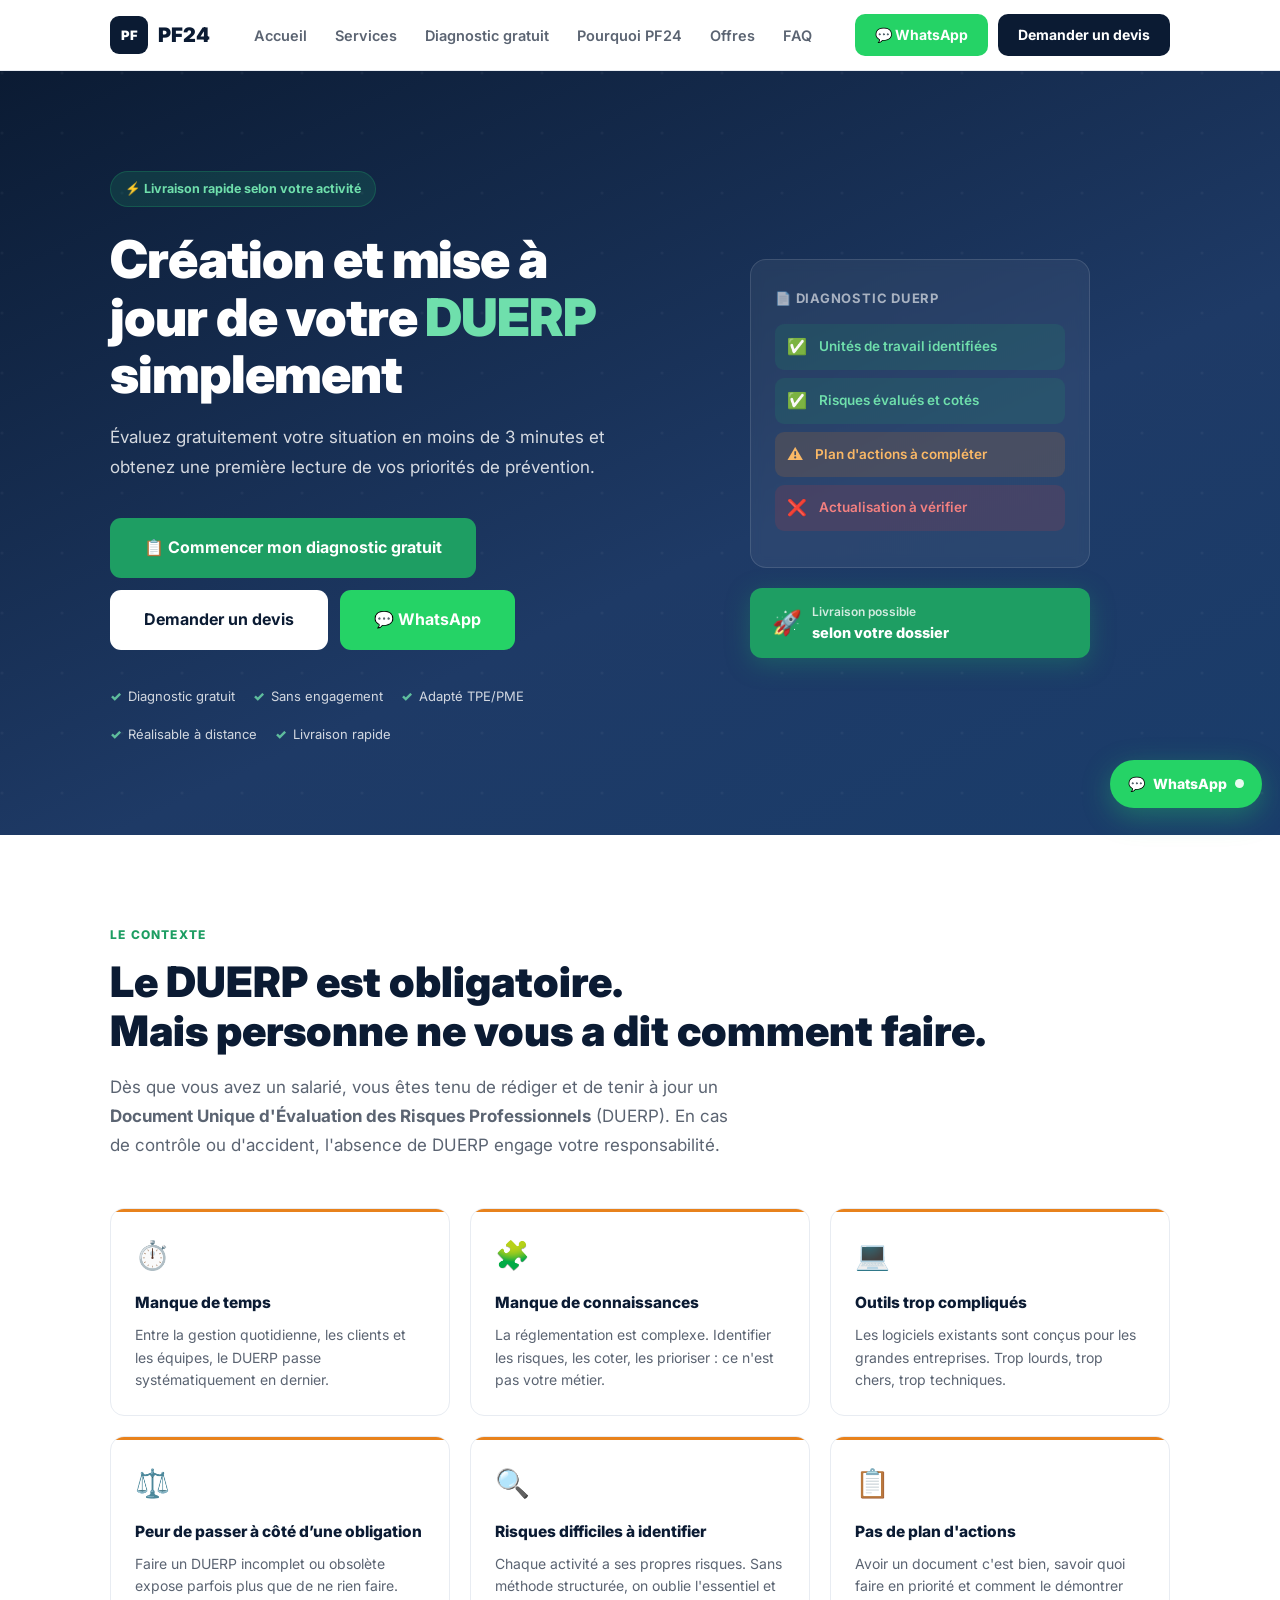
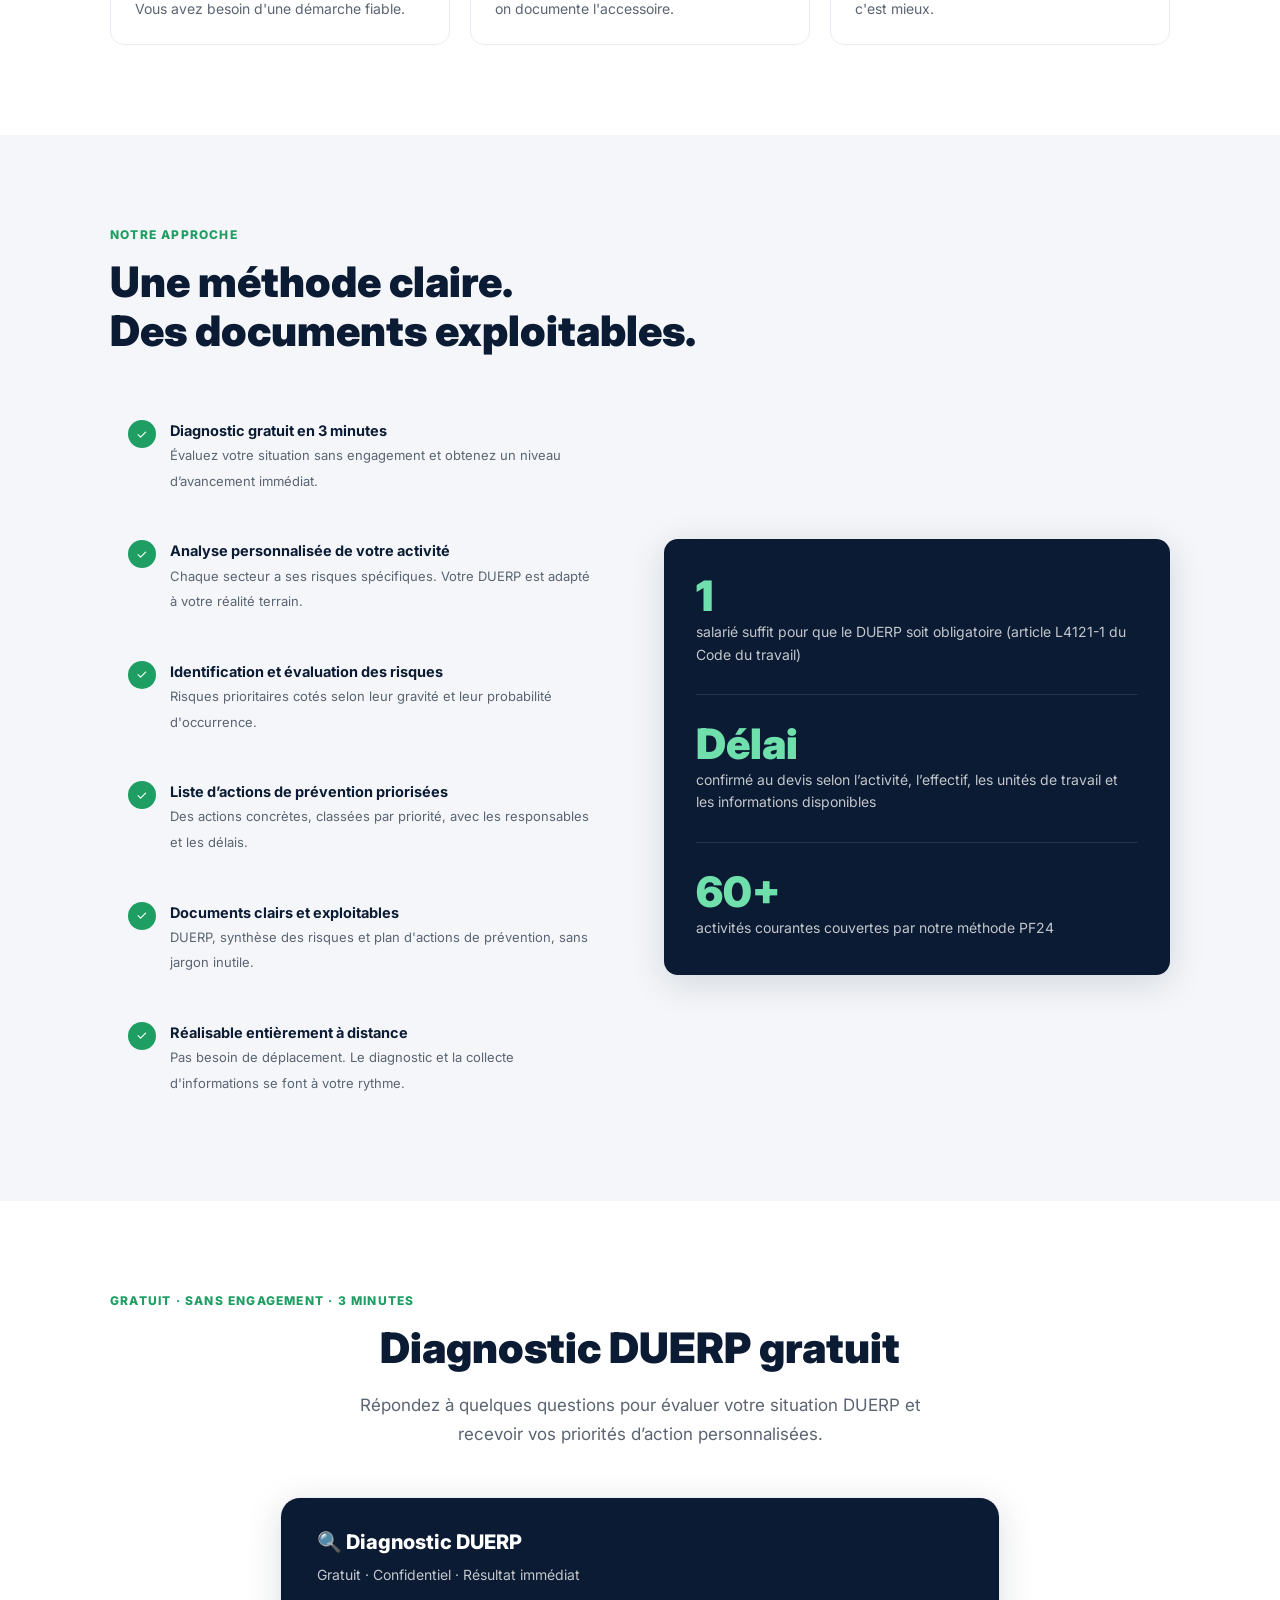
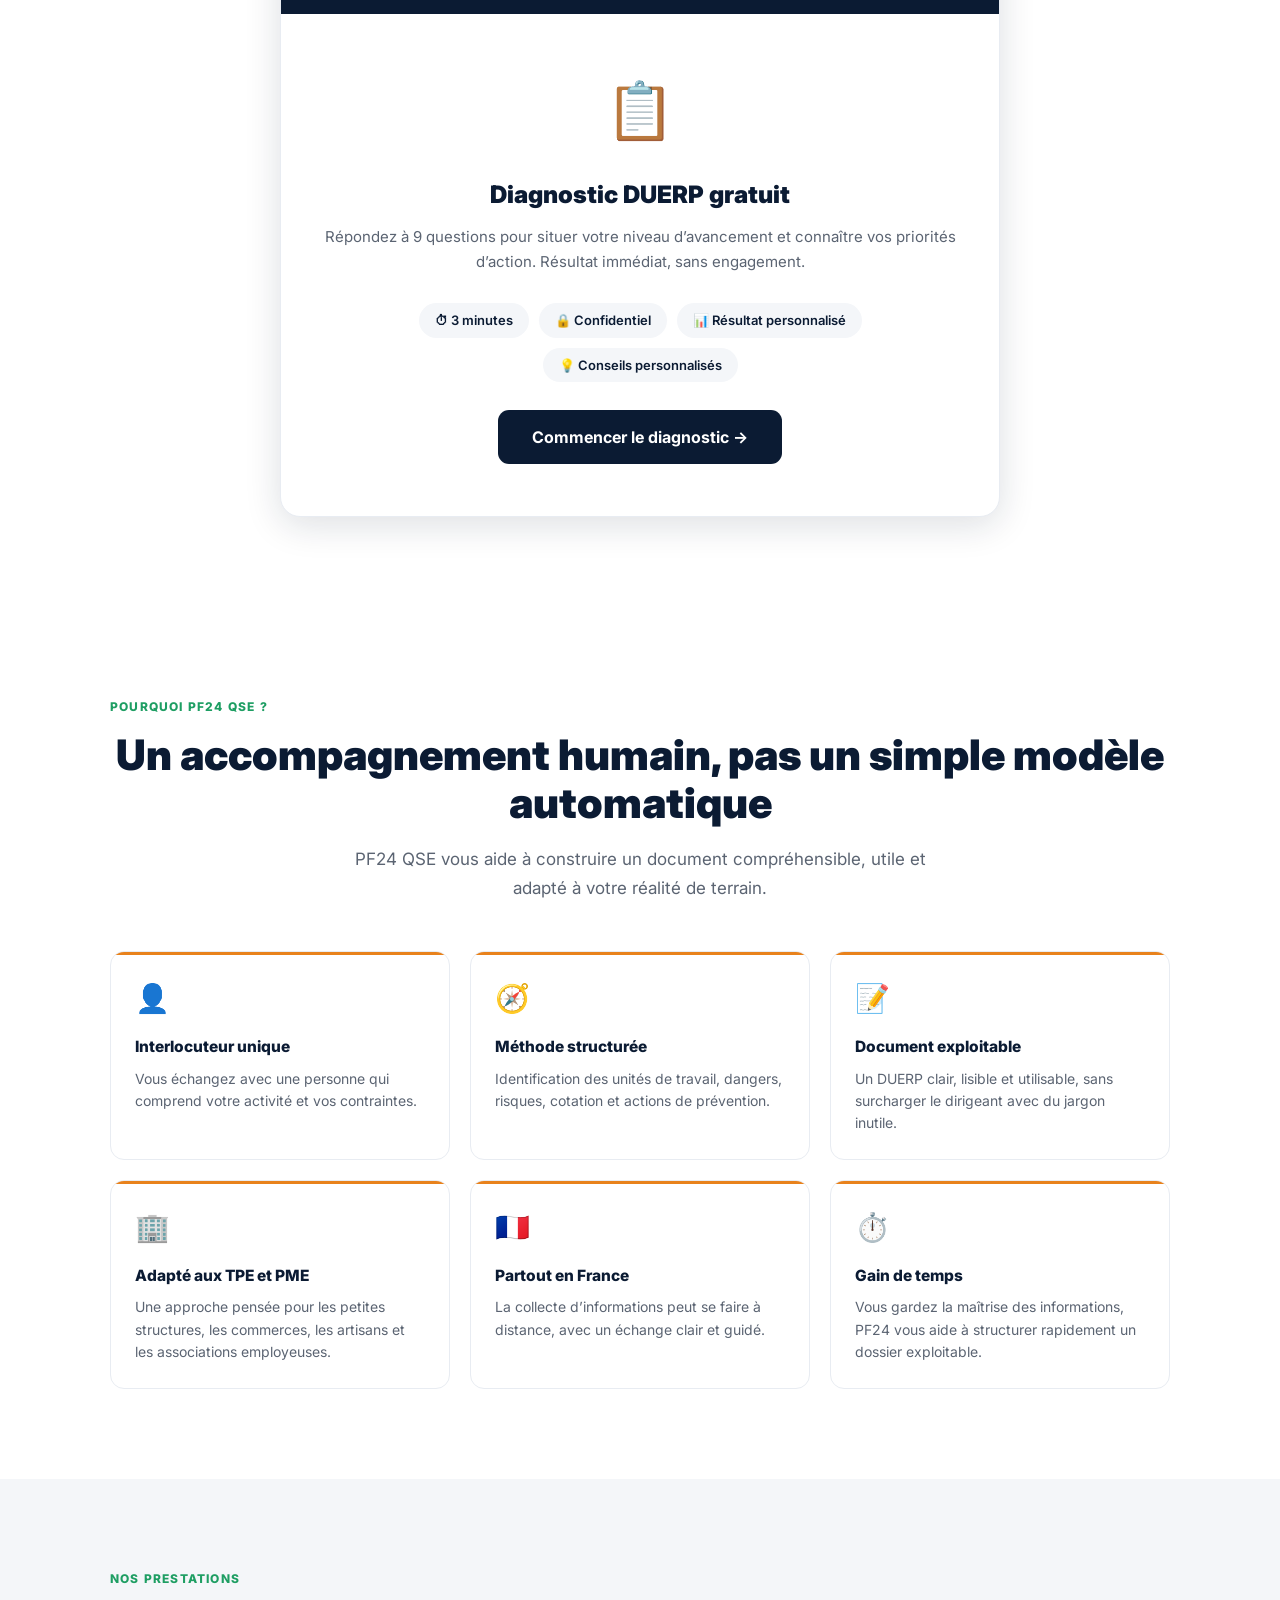
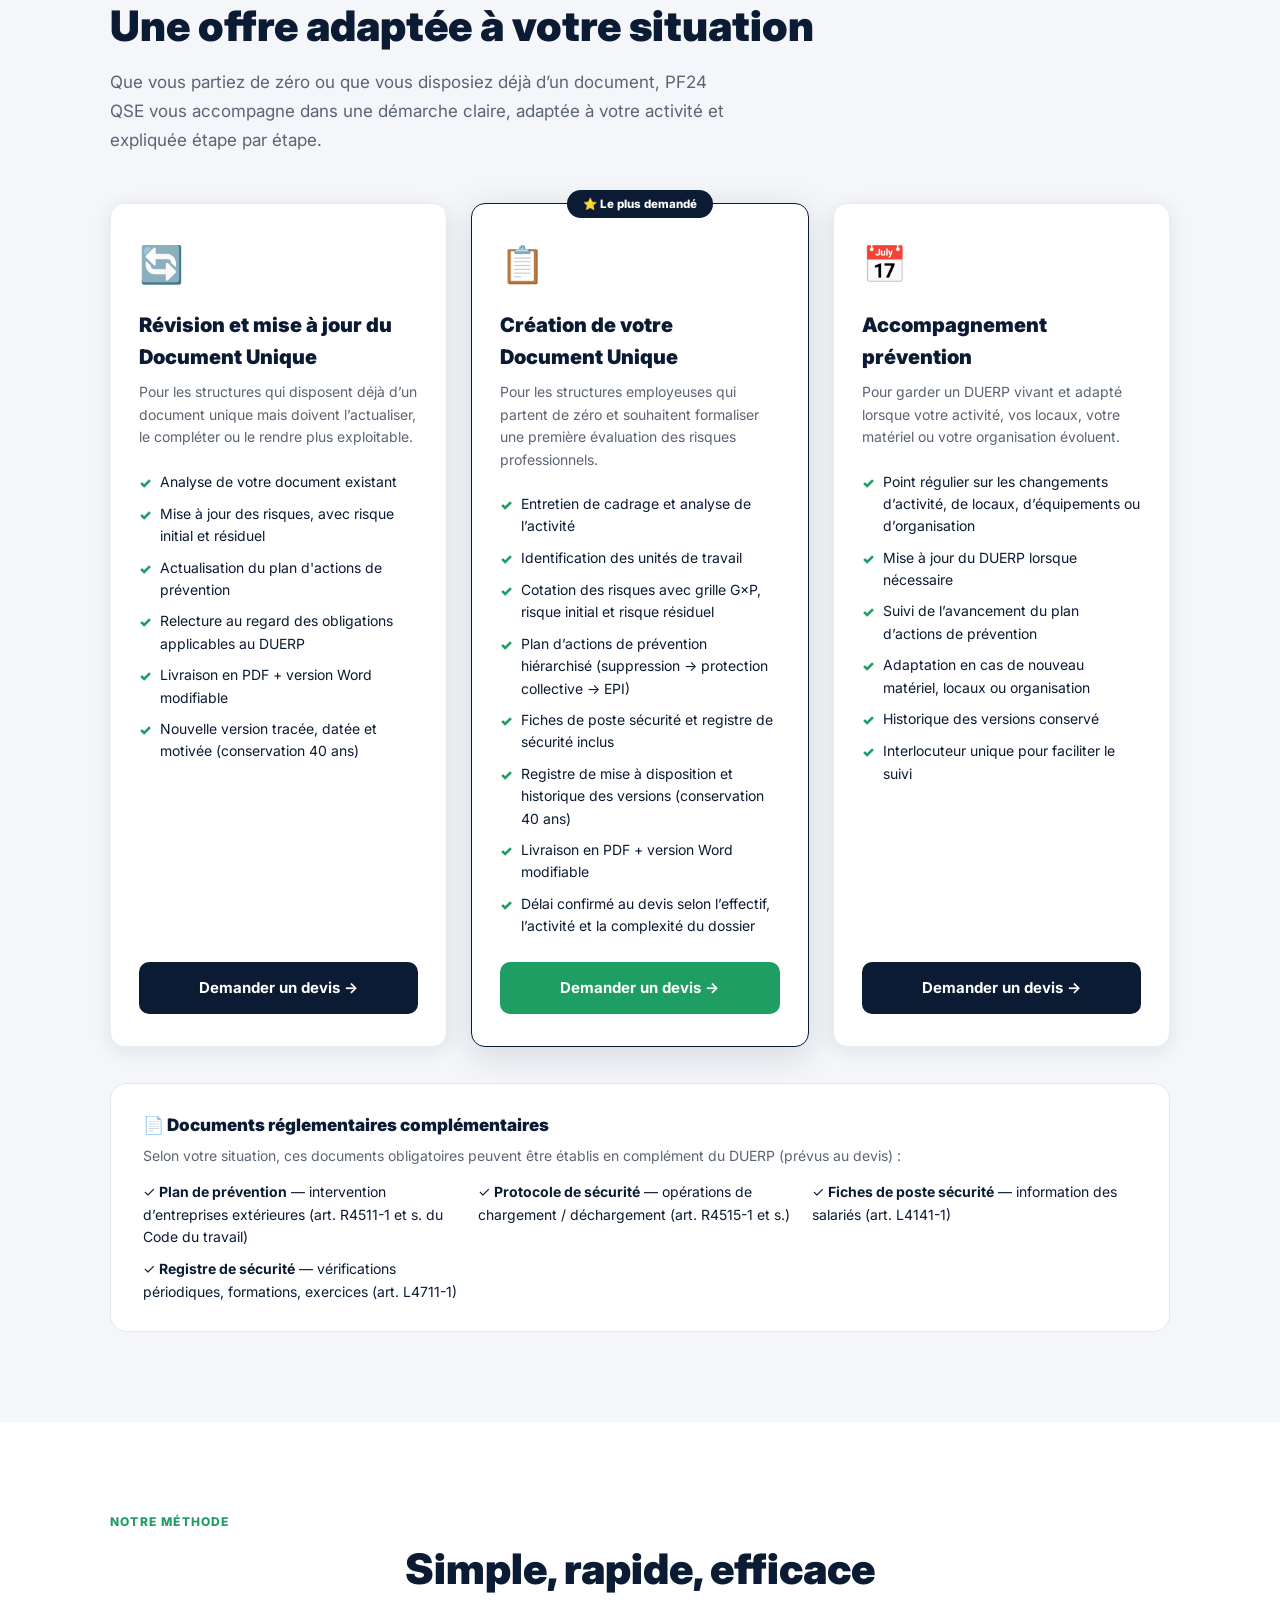
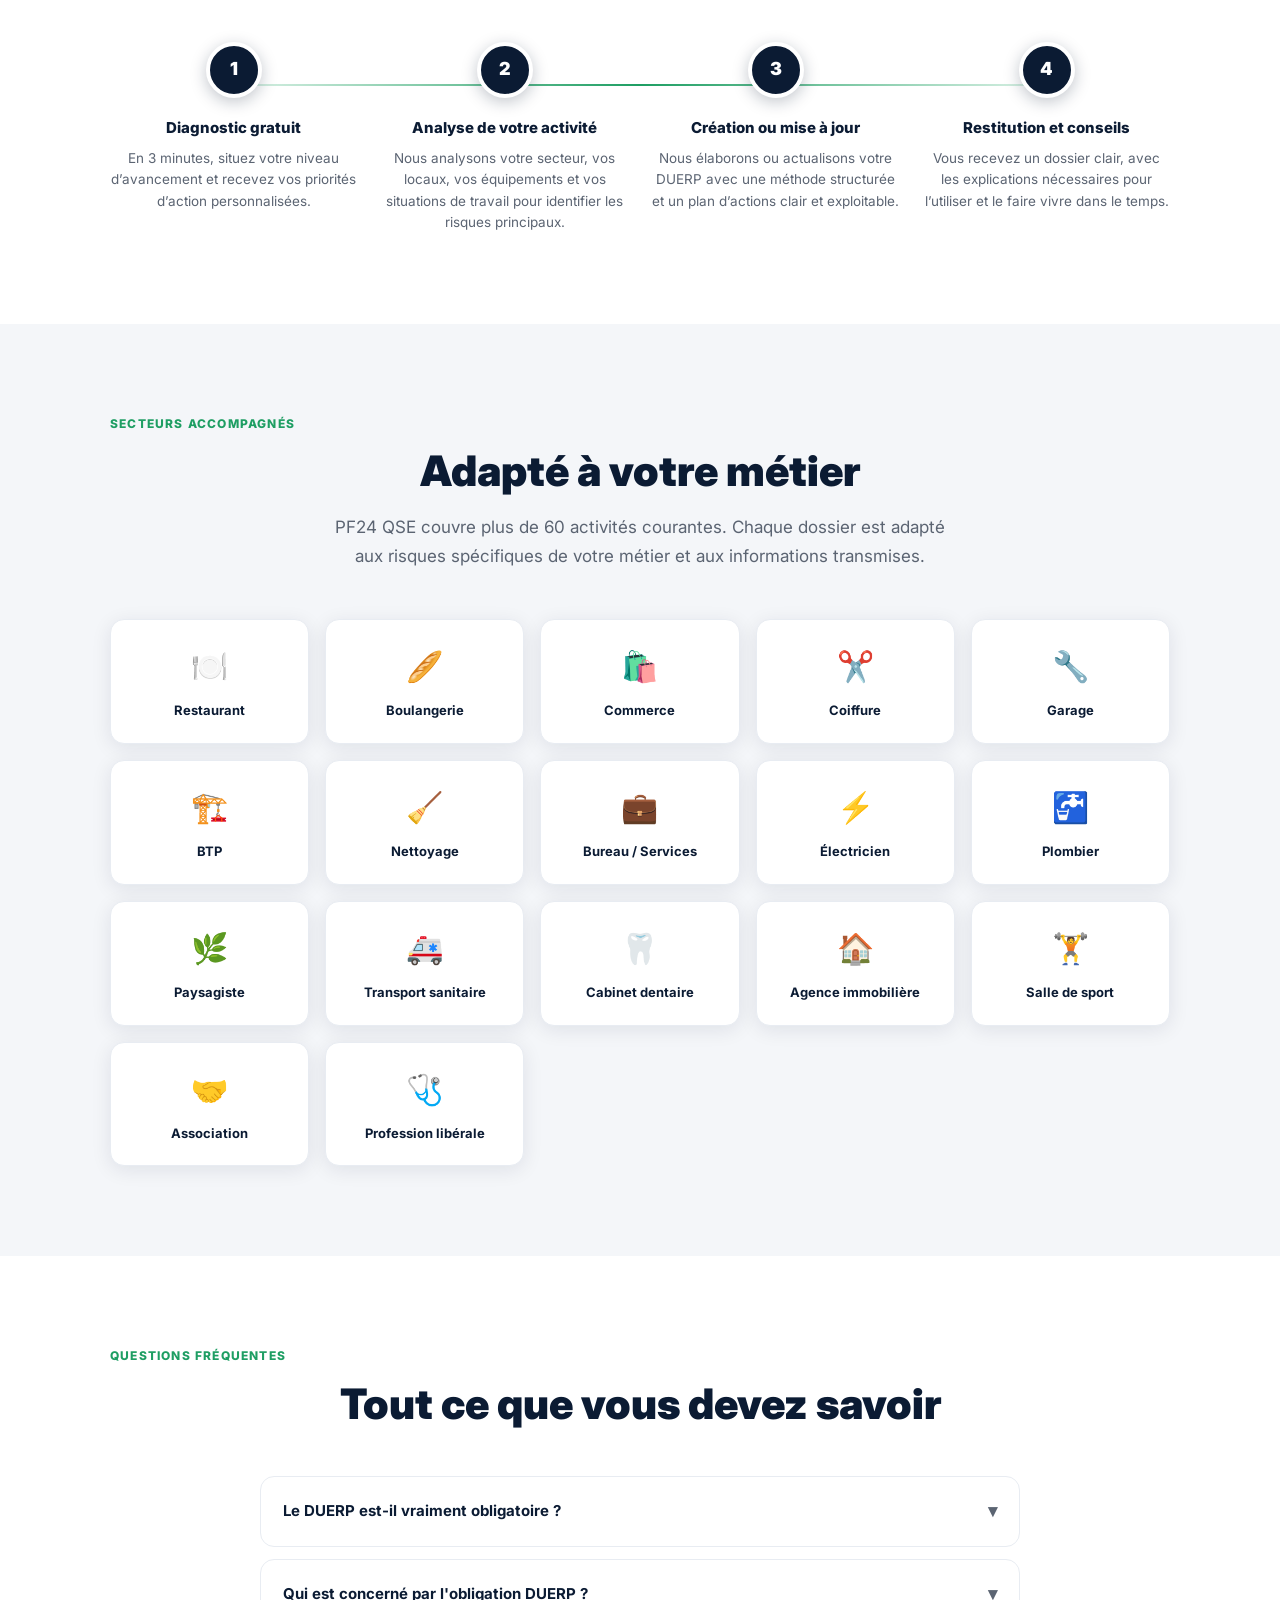
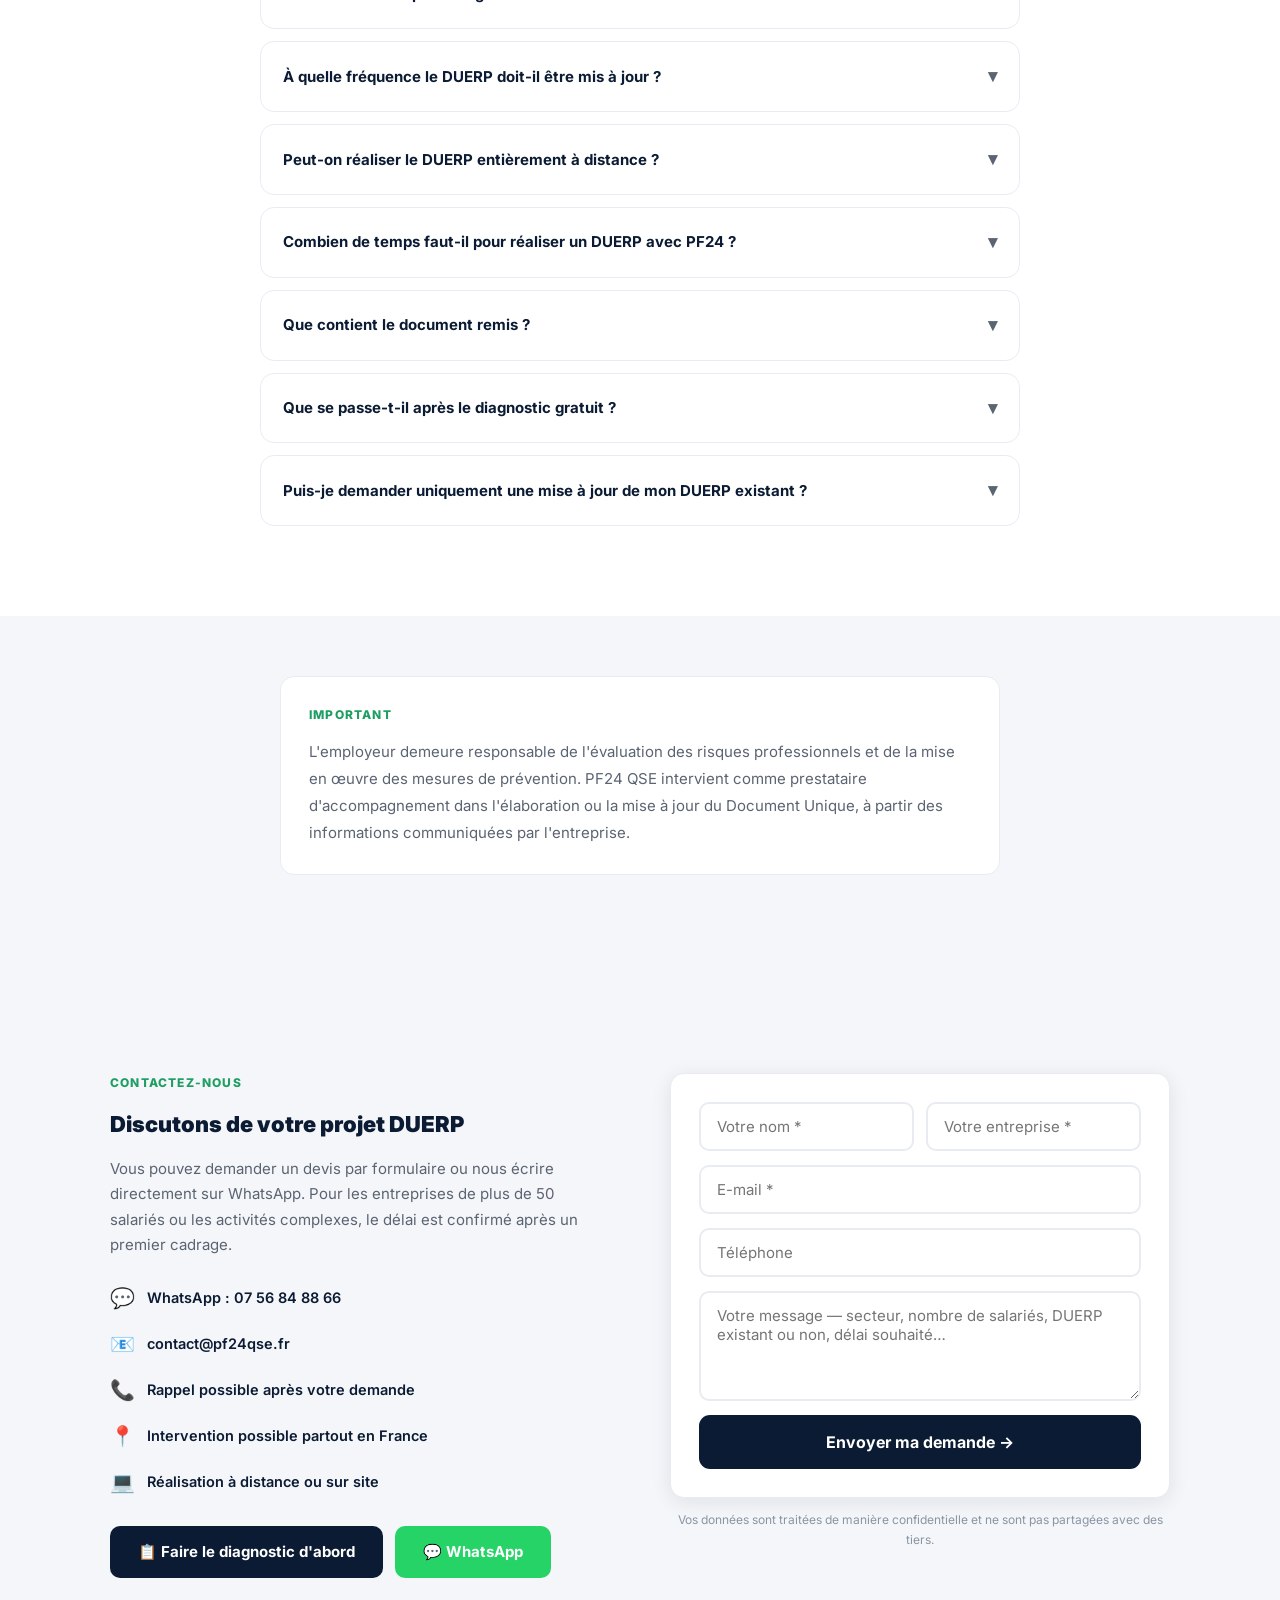
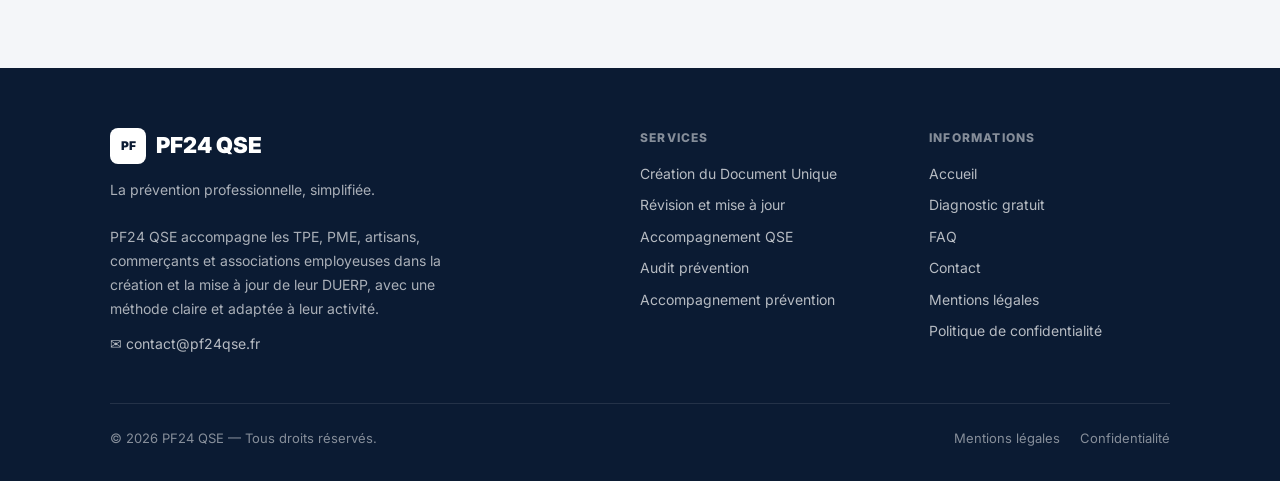
==== index.html @ 7d84cab5 "Add files via upload" ====
<!DOCTYPE html>
<html lang="fr">
<head>
  <meta charset="UTF-8">
  <meta name="viewport" content="width=device-width, initial-scale=1.0">

  <!-- SEO -->
  <title>PF24 QSE — Création et mise à jour de DUERP pour TPE, PME et artisans</title>
  <meta name="description" content="PF24 QSE accompagne les TPE, PME, artisans, commerçants et associations employeuses dans leur démarche DUERP : évaluation des risques, plan d’actions de prévention et mise à jour du document unique.">
  <meta name="keywords" content="DUERP, document unique, évaluation des risques professionnels, DUERP obligatoire, DUERP TPE, DUERP PME, DUERP artisan, DUERP restaurant, DUERP commerce, mise à jour DUERP, création DUERP, prévention des risques professionnels">
  <!-- Canonical -->
  <link rel="canonical" href="https://pf24qse.fr/">

  <!-- Open Graph -->
  <meta property="og:title" content="PF24 QSE — Création et mise à jour de DUERP">
  <meta property="og:description" content="Diagnostic gratuit en 3 minutes. Accompagnement DUERP pour TPE, PME, artisans, commerçants et associations employeuses.">
  <meta property="og:type" content="website">
  <meta property="og:url" content="https://pf24qse.fr/">
  <meta property="og:site_name" content="PF24 QSE">

  <!-- Twitter Card -->
  <meta name="twitter:card" content="summary_large_image">
  <meta name="twitter:title" content="PF24 QSE — Création et mise à jour de DUERP">
  <meta name="twitter:description" content="Diagnostic gratuit en 3 minutes. Accompagnement DUERP pour TPE, PME, artisans, commerçants et associations employeuses.">

  <!-- =====================================================
       GOOGLE SEARCH CONSOLE — Décommentez et remplacez
       ===================================================== -->
  <!-- REMPLACER_ICI_PAR_CODE_GOOGLE_SEARCH_CONSOLE -->
  <!-- <meta name="google-site-verification" content="VOTRE_CODE_ICI"> -->

  <!-- =====================================================
       GOOGLE ANALYTICS 4 — Décommentez et remplacez G-XXXXXXXXXX
       ===================================================== -->
  <!-- REMPLACER_ICI_PAR_ID_GA4 -->
  <!--
  <script async src="https://www.googletagmanager.com/gtag/js?id=G-XXXXXXXXXX"></script>
  <script>
    window.dataLayer = window.dataLayer || [];
    function gtag(){dataLayer.push(arguments);}
    gtag('js', new Date());
    gtag('config', 'G-XXXXXXXXXX');
  </script>
  -->

  <!-- Données structurées JSON-LD -->
  <script type="application/ld+json">
  {
    "@context": "https://schema.org",
    "@type": "ProfessionalService",
    "name": "PF24 QSE",
    "url": "https://pf24qse.fr",
    "description": "Création et mise à jour de DUERP pour TPE, PME, artisans, commerçants et associations employeuses. Prévention des risques professionnels.",
    "email": "contact@pf24qse.fr",
    "areaServed": {"@type": "Country", "name": "France"},
    "serviceType": "Conseil en prévention des risques professionnels",
    "hasOfferCatalog": {
      "@type": "OfferCatalog",
      "name": "Prestations QSE",
      "itemListElement": [
        {"@type": "Offer", "itemOffered": {"@type": "Service", "name": "Création de votre Document Unique"}},
        {"@type": "Offer", "itemOffered": {"@type": "Service", "name": "Révision et mise à jour du Document Unique"}},
        {"@type": "Offer", "itemOffered": {"@type": "Service", "name": "Accompagnement QSE"}},
        {"@type": "Offer", "itemOffered": {"@type": "Service", "name": "Audit prévention"}},
        {"@type": "Offer", "itemOffered": {"@type": "Service", "name": "Accompagnement prévention"}}
      ]
    }
  }
  </script>

  <!-- Google Fonts -->
  <link rel="preconnect" href="https://fonts.googleapis.com">
  <link rel="preconnect" href="https://fonts.gstatic.com" crossorigin>
  <link rel="stylesheet" href="style.css">
  <link href="https://fonts.googleapis.com/css2?family=Inter:wght@400;500;600;700;800;900&display=swap" rel="stylesheet">

<style>
/* ============================================================
   TOKENS & RESET
   ============================================================ */
:root {
  --navy:    #0B1B33;
  --navy-l:  #16294A;
  --navy-xl: #1E3A66;
  --white:   #FFFFFF;
  --grey-bg: #F4F6F9;
  --grey-l:  #E8ECF2;
  --grey-t:  #5B6472;
  --grey-m:  #8A95A3;
  --green:   #1E9E63;
  --green-l: #E5F6ED;
  --orange:  #E8821C;
  --orange-l:#FFF0E0;
  --red:     #D63B3B;
  --red-l:   #FDE8E8;

  --r: 14px;
  --r-sm: 9px;
  --shadow: 0 4px 20px rgba(11,27,51,0.09);
  --shadow-lg: 0 8px 36px rgba(11,27,51,0.14);
  --font: 'Inter', -apple-system, sans-serif;
}

*, *::before, *::after { box-sizing: border-box; margin: 0; padding: 0; }
html { scroll-behavior: smooth; }
body {
  font-family: var(--font);
  color: var(--navy);
  background: var(--white);
  line-height: 1.6;
  -webkit-font-smoothing: antialiased;
}
img { max-width: 100%; display: block; }
a { color: inherit; text-decoration: none; }

/* ============================================================
   UTILITIES
   ============================================================ */
.container { max-width: 1100px; margin: 0 auto; padding: 0 20px; }
.container-sm { max-width: 760px; margin: 0 auto; padding: 0 20px; }

.btn {
  display: inline-flex; align-items: center; justify-content: center; gap: 8px;
  padding: 14px 28px; border-radius: 10px; font-size: 15px; font-weight: 700;
  border: none; cursor: pointer; transition: transform .1s, box-shadow .15s, opacity .15s;
  font-family: var(--font);
}
.btn:hover { transform: translateY(-1px); box-shadow: var(--shadow); }
.btn:active { transform: scale(.98); }
.btn-primary { background: var(--navy); color: #fff; }
.btn-primary:hover { background: var(--navy-l); }
.btn-green { background: var(--green); color: #fff; }
.btn-green:hover { background: #178a55; }
.btn-whatsapp { background: #25D366; color: #fff; }
.btn-whatsapp:hover { background: #1fb85a; color: #fff; }
.btn-outline { background: transparent; color: var(--navy); border: 2px solid var(--navy); }
.btn-outline:hover { background: var(--navy); color: #fff; }
.btn-white { background: #fff; color: var(--navy); }
.btn-white:hover { background: var(--grey-bg); }
.btn-lg { padding: 17px 34px; font-size: 16px; border-radius: 11px; }

.badge {
  display: inline-flex; align-items: center; gap: 5px;
  padding: 5px 12px; border-radius: 999px; font-size: 12.5px; font-weight: 700;
}
.badge-green { background: var(--green-l); color: var(--green); }
.badge-orange { background: var(--orange-l); color: var(--orange); }
.badge-red { background: var(--red-l); color: var(--red); }
.badge-navy { background: var(--navy); color: #fff; }

.tag {
  display: inline-block; padding: 4px 12px; border-radius: 999px;
  font-size: 11.5px; font-weight: 700; letter-spacing: .04em; text-transform: uppercase;
}
.tag-green { background: var(--green-l); color: var(--green); }
.tag-navy { background: rgba(11,27,51,.08); color: var(--navy-l); }

.section { padding: 90px 0; }
.section-sm { padding: 60px 0; }
.section-alt { background: var(--grey-bg); }
.section-dark { background: var(--navy); color: #fff; }

.section-label {
  font-size: 12px; font-weight: 800; letter-spacing: .1em; text-transform: uppercase;
  color: var(--green); margin-bottom: 14px; display: block;
}
.section-title {
  font-size: clamp(26px, 4vw, 42px); font-weight: 900; line-height: 1.15;
  margin-bottom: 18px;
}
.section-sub {
  font-size: 17px; color: var(--grey-t); line-height: 1.7; max-width: 620px;
}

.grid-2 { display: grid; grid-template-columns: 1fr 1fr; gap: 24px; }
.grid-3 { display: grid; grid-template-columns: 1fr 1fr 1fr; gap: 24px; }
.grid-4 { display: grid; grid-template-columns: repeat(4, 1fr); gap: 20px; }

.card {
  background: var(--white); border-radius: var(--r); border: 1.5px solid var(--grey-l);
  padding: 28px; box-shadow: var(--shadow);
}

/* ============================================================
   HEADER / NAV
   ============================================================ */
.nav {
  position: sticky; top: 0; z-index: 100;
  background: rgba(255,255,255,.95); backdrop-filter: blur(10px);
  border-bottom: 1px solid var(--grey-l); padding: 14px 0;
}
.nav-inner {
  display: flex; align-items: center; justify-content: space-between;
  max-width: 1100px; margin: 0 auto; padding: 0 20px;
}
.nav-logo {
  display: flex; align-items: center; gap: 10px; font-weight: 900; font-size: 20px;
}
.nav-logo .logo-mark {
  width: 38px; height: 38px; background: var(--navy); border-radius: 9px;
  display: flex; align-items: center; justify-content: center;
  color: #fff; font-size: 13px; font-weight: 900;
}
.nav-links { display: flex; align-items: center; gap: 28px; }
.nav-links a { font-size: 14.5px; font-weight: 600; color: var(--grey-t); transition: color .15s; }
.nav-links a:hover { color: var(--navy); }
.nav-cta { display: flex; align-items: center; gap: 10px; }
.nav-hamburger { display: none; background: none; border: none; cursor: pointer; padding: 6px; }
.nav-hamburger span { display: block; width: 22px; height: 2px; background: var(--navy); margin: 4px 0; border-radius: 2px; transition: .2s; }

/* ============================================================
   HERO
   ============================================================ */
.hero {
  background: linear-gradient(155deg, var(--navy) 0%, var(--navy-xl) 60%, #1a3d6b 100%);
  color: #fff; padding: 100px 0 90px; overflow: hidden; position: relative;
}
.hero::before {
  content: ''; position: absolute; inset: 0;
  background: url("data:image/svg+xml,%3Csvg width='60' height='60' xmlns='http://www.w3.org/2000/svg'%3E%3Ccircle cx='2' cy='2' r='1.5' fill='rgba(255,255,255,0.04)'/%3E%3C/svg%3E") repeat;
  pointer-events: none;
}
.hero-inner {
  position: relative; max-width: 1100px; margin: 0 auto; padding: 0 20px;
  display: grid; grid-template-columns: 1fr 1fr; gap: 60px; align-items: center;
}
.hero-pre {
  display: inline-flex; align-items: center; gap: 8px;
  background: rgba(30,158,99,.18); color: #6FDFAC; padding: 7px 14px;
  border-radius: 999px; font-size: 12.5px; font-weight: 700; margin-bottom: 24px;
  border: 1px solid rgba(30,158,99,.3);
}
.hero h1 {
  font-size: clamp(30px, 4.5vw, 52px); font-weight: 900; line-height: 1.1;
  margin-bottom: 20px; letter-spacing: -.02em;
}
.hero h1 .accent { color: #6FDFAC; }
.hero-sub {
  font-size: 17px; opacity: .82; line-height: 1.75; margin-bottom: 36px; max-width: 500px;
}
.hero-btns { display: flex; gap: 12px; flex-wrap: wrap; margin-bottom: 36px; }
.hero-reassurance {
  display: flex; flex-wrap: wrap; gap: 18px;
}
.hero-pill {
  display: flex; align-items: center; gap: 7px;
  font-size: 13px; opacity: .8;
}
.hero-pill::before { content: '✓'; font-weight: 900; color: #6FDFAC; }

/* Hero visual — conformity graphic */
.hero-visual {
  display: flex; flex-direction: column; align-items: center; gap: 20px;
}
.hero-doc {
  background: rgba(255,255,255,.06); border: 1px solid rgba(255,255,255,.12);
  border-radius: 16px; padding: 28px 24px; width: 100%; max-width: 340px;
  backdrop-filter: blur(6px);
}
.hero-doc-title {
  font-size: 13px; font-weight: 700; opacity: .6; margin-bottom: 16px;
  text-transform: uppercase; letter-spacing: .06em;
}
.hero-doc-item {
  display: flex; align-items: center; gap: 12px;
  padding: 10px 12px; border-radius: 9px; margin-bottom: 8px;
  font-size: 13.5px; font-weight: 600;
}
.hero-doc-item.ok { background: rgba(30,158,99,.15); color: #6FDFAC; }
.hero-doc-item.warn { background: rgba(232,130,28,.15); color: #FAB866; }
.hero-doc-item.crit { background: rgba(214,59,59,.15); color: #F48080; }
.hero-doc-icon { font-size: 16px; flex-shrink: 0; }
.hero-badge-delivered {
  background: var(--green); color: #fff; border-radius: 12px;
  padding: 14px 22px; font-weight: 800; font-size: 14.5px;
  display: flex; align-items: center; gap: 10px; width: 100%; max-width: 340px;
  box-shadow: 0 6px 24px rgba(30,158,99,.35);
}

/* ============================================================
   PROBLEM SECTION
   ============================================================ */
.problem-grid {
  display: grid; grid-template-columns: repeat(3, 1fr); gap: 20px; margin-top: 48px;
}
.problem-card {
  background: var(--white); border: 1.5px solid var(--grey-l); border-radius: var(--r);
  padding: 24px; transition: box-shadow .15s; position: relative; overflow: hidden;
}
.problem-card::before {
  content: ''; position: absolute; top: 0; left: 0; right: 0; height: 3px;
  background: var(--orange);
}
.problem-icon { font-size: 28px; margin-bottom: 14px; }
.problem-card h3 { font-size: 15.5px; font-weight: 800; margin-bottom: 8px; }
.problem-card p { font-size: 14px; color: var(--grey-t); line-height: 1.6; }

/* ============================================================
   SOLUTION SECTION
   ============================================================ */
.solution-grid {
  display: grid; grid-template-columns: 1fr 1fr; gap: 48px; align-items: center; margin-top: 48px;
}
.solution-list { list-style: none; display: flex; flex-direction: column; gap: 14px; }
.solution-list li {
  display: flex; align-items: flex-start; gap: 14px;
  padding: 16px 18px; background: var(--grey-bg); border-radius: var(--r-sm);
}
.solution-list .check {
  width: 28px; height: 28px; background: var(--green); border-radius: 50%;
  display: flex; align-items: center; justify-content: center;
  color: #fff; font-size: 13px; flex-shrink: 0; margin-top: 1px;
}
.solution-list .li-text strong { display: block; font-size: 14.5px; font-weight: 700; }
.solution-list .li-text span { font-size: 13px; color: var(--grey-t); }

.solution-stat-box {
  background: var(--navy); color: #fff; border-radius: var(--r);
  padding: 36px 32px; box-shadow: var(--shadow-lg);
}
.stat-row { display: flex; flex-direction: column; gap: 28px; }
.stat-item { }
.stat-number { font-size: 42px; font-weight: 900; color: #6FDFAC; line-height: 1; }
.stat-label { font-size: 14px; opacity: .75; margin-top: 4px; }
.stat-div { height: 1px; background: rgba(255,255,255,.1); }

/* ============================================================
   DIAGNOSTIC SECTION
   ============================================================ */
.diag-wrapper {
  max-width: 720px; margin: 48px auto 0; background: var(--white);
  border-radius: 20px; box-shadow: var(--shadow-lg); border: 1.5px solid var(--grey-l);
  overflow: hidden;
}
.diag-header {
  background: var(--navy); color: #fff; padding: 28px 36px;
}
.diag-header h3 { font-size: 20px; font-weight: 800; margin-bottom: 6px; }
.diag-header p { font-size: 14px; opacity: .75; }

/* Progress bar */
.diag-progress { padding: 20px 36px 0; }
.progress-label { display: flex; justify-content: space-between; font-size: 12.5px; color: var(--grey-t); font-weight: 600; margin-bottom: 8px; }
.progress-track { height: 7px; background: var(--grey-l); border-radius: 99px; overflow: hidden; }
.progress-fill { height: 100%; background: linear-gradient(90deg, var(--green), #2BC77A); border-radius: 99px; transition: width .4s cubic-bezier(.4,0,.2,1); width: 0%; }

.diag-body { padding: 32px 36px; }
.diag-screen { display: none; }
.diag-screen.active { display: block; animation: fadeIn .25s ease; }

@keyframes fadeIn { from { opacity: 0; transform: translateY(8px); } to { opacity: 1; transform: translateY(0); } }

/* Start screen */
.diag-start { text-align: center; padding: 20px 0; }
.diag-start .start-icon { font-size: 56px; margin-bottom: 20px; }
.diag-start h3 { font-size: 24px; font-weight: 900; margin-bottom: 10px; }
.diag-start p { font-size: 15px; color: var(--grey-t); margin-bottom: 28px; line-height: 1.7; }
.diag-start .start-pills { display: flex; justify-content: center; gap: 10px; flex-wrap: wrap; margin-bottom: 28px; }
.diag-start .start-pill { background: var(--grey-bg); border-radius: 999px; padding: 7px 16px; font-size: 13px; font-weight: 600; }

/* Question */
.diag-q-label { font-size: 12px; font-weight: 700; color: var(--green); text-transform: uppercase; letter-spacing: .07em; margin-bottom: 10px; }
.diag-q-text { font-size: 18px; font-weight: 800; margin-bottom: 22px; line-height: 1.4; }
.diag-q-hint { font-size: 13px; color: var(--grey-t); margin-bottom: 16px; font-style: italic; }

/* Options grid */
.opt-grid { display: grid; gap: 10px; }
.opt-grid.cols-2 { grid-template-columns: 1fr 1fr; }
.opt-item {
  border: 2px solid var(--grey-l); border-radius: 11px; padding: 13px 16px;
  cursor: pointer; font-size: 14px; font-weight: 600; color: var(--navy);
  transition: all .15s; display: flex; align-items: center; gap: 10px;
  background: var(--white);
}
.opt-item:hover { border-color: var(--navy); background: rgba(11,27,51,.03); }
.opt-item.selected { border-color: var(--green); background: var(--green-l); color: var(--navy); }
.opt-item .opt-dot {
  width: 18px; height: 18px; border-radius: 50%; border: 2px solid var(--grey-l);
  flex-shrink: 0; transition: .15s; display: flex; align-items: center; justify-content: center;
}
.opt-item.selected .opt-dot { background: var(--green); border-color: var(--green); }
.opt-item.selected .opt-dot::after { content: '✓'; color: #fff; font-size: 10px; font-weight: 900; }
.opt-item.multi .opt-dot { border-radius: 4px; }

/* Nav buttons */
.diag-nav { display: flex; justify-content: space-between; align-items: center; margin-top: 28px; padding-top: 20px; border-top: 1px solid var(--grey-l); }
.btn-diag-back { background: none; border: none; color: var(--grey-t); font-size: 14px; font-weight: 600; cursor: pointer; display: flex; align-items: center; gap: 6px; font-family: var(--font); }
.btn-diag-back:hover { color: var(--navy); }

/* Contact form in diagnostic */
.diag-form { display: flex; flex-direction: column; gap: 14px; }
.diag-input {
  padding: 13px 16px; border: 2px solid var(--grey-l); border-radius: 10px;
  font-size: 15px; font-family: var(--font); color: var(--navy);
  transition: border-color .15s; outline: none;
}
.diag-input:focus { border-color: var(--navy); }
.diag-input.optional::placeholder { color: var(--grey-m); }

/* Result screen */
.result-screen { text-align: center; }
.score-ring { position: relative; width: 160px; height: 160px; margin: 0 auto 24px; }
.score-ring svg { width: 100%; height: 100%; transform: rotate(-90deg); }
.score-ring-bg { fill: none; stroke: var(--grey-l); stroke-width: 10; }
.score-ring-fill { fill: none; stroke-width: 10; stroke-linecap: round; transition: stroke-dashoffset 1.2s cubic-bezier(.4,0,.2,1); }
.score-ring-text {
  position: absolute; inset: 0; display: flex; flex-direction: column;
  align-items: center; justify-content: center;
}
.score-ring-text .score-num { font-size: 38px; font-weight: 900; line-height: 1; }
.score-ring-text .score-max { font-size: 12px; color: var(--grey-t); font-weight: 600; }

.result-level { font-size: 17px; font-weight: 800; margin-bottom: 6px; }
.result-sub { font-size: 14px; color: var(--grey-t); margin-bottom: 24px; }

.result-prios {
  text-align: left; background: var(--grey-bg); border-radius: var(--r);
  padding: 20px 22px; margin-bottom: 24px;
}
.result-prios h4 { font-size: 13px; font-weight: 800; text-transform: uppercase; letter-spacing: .06em; color: var(--grey-t); margin-bottom: 14px; }
.result-prio-item {
  display: flex; align-items: flex-start; gap: 10px; margin-bottom: 10px;
  font-size: 14px; font-weight: 600;
}
.result-prio-item::before { content: '→'; color: var(--orange); font-weight: 900; flex-shrink: 0; }

.result-estimate {
  display: flex; align-items: center; justify-content: space-between;
  background: var(--orange-l); border-radius: 10px; padding: 16px 18px;
  margin-bottom: 24px; text-align: left;
}
.result-estimate .re-label { font-size: 12.5px; color: var(--grey-t); font-weight: 600; }
.result-estimate .re-val { font-size: 16px; font-weight: 800; }

.result-btns { display: flex; flex-direction: column; gap: 10px; }

/* ============================================================
   OFFRES SECTION
   ============================================================ */
.offres-grid { display: grid; grid-template-columns: repeat(3, 1fr); gap: 24px; margin-top: 48px; }
.offre-card {
  background: var(--white); border: 1.5px solid var(--grey-l); border-radius: var(--r);
  padding: 32px 28px; box-shadow: var(--shadow); position: relative;
  display: flex; flex-direction: column;
}
.offre-card.featured {
  border-color: var(--navy); box-shadow: var(--shadow-lg);
}
.offre-badge {
  position: absolute; top: -14px; left: 50%; transform: translateX(-50%);
  background: var(--navy); color: #fff; padding: 5px 16px; border-radius: 999px;
  font-size: 11.5px; font-weight: 800; white-space: nowrap;
}
.offre-icon { font-size: 36px; margin-bottom: 16px; }
.offre-name { font-size: 20px; font-weight: 900; margin-bottom: 8px; }
.offre-desc { font-size: 14px; color: var(--grey-t); margin-bottom: 22px; line-height: 1.6; }
.offre-includes { list-style: none; display: flex; flex-direction: column; gap: 9px; flex: 1; margin-bottom: 24px; }
.offre-includes li { display: flex; align-items: flex-start; gap: 9px; font-size: 14px; }
.offre-includes li::before { content: '✓'; color: var(--green); font-weight: 900; flex-shrink: 0; margin-top: 1px; }

/* ============================================================
   MÉTHODE SECTION
   ============================================================ */
.methode-steps { display: grid; grid-template-columns: repeat(4, 1fr); gap: 24px; margin-top: 48px; position: relative; }
.methode-steps::before {
  content: ''; position: absolute; top: 42px; left: 10%; right: 10%; height: 2px;
  background: linear-gradient(90deg, var(--green-l), var(--green), var(--green-l));
  z-index: 0;
}
.methode-step { text-align: center; position: relative; z-index: 1; }
.step-num {
  width: 56px; height: 56px; background: var(--navy); color: #fff;
  border-radius: 50%; display: flex; align-items: center; justify-content: center;
  font-size: 18px; font-weight: 900; margin: 0 auto 18px;
  box-shadow: 0 4px 16px rgba(11,27,51,.25); border: 4px solid #fff;
}
.step-icon { font-size: 22px; position: absolute; top: 16px; left: 50%; transform: translateX(-50%); opacity: .15; pointer-events: none; }
.methode-step h3 { font-size: 15px; font-weight: 800; margin-bottom: 8px; }
.methode-step p { font-size: 13.5px; color: var(--grey-t); line-height: 1.6; }

/* ============================================================
   SECTEURS SECTION
   ============================================================ */
.secteurs-grid { display: grid; grid-template-columns: repeat(5, 1fr); gap: 16px; margin-top: 48px; }
.secteur-card {
  background: var(--white); border: 1.5px solid var(--grey-l); border-radius: var(--r);
  padding: 22px 16px; text-align: center; box-shadow: var(--shadow);
  transition: transform .15s, box-shadow .15s;
  cursor: default;
}
.secteur-card:hover { transform: translateY(-3px); box-shadow: var(--shadow-lg); }
.secteur-icon { font-size: 30px; margin-bottom: 10px; }
.secteur-name { font-size: 13px; font-weight: 700; }

/* ============================================================
   FAQ SECTION
   ============================================================ */
.faq-list { max-width: 760px; margin: 48px auto 0; display: flex; flex-direction: column; gap: 12px; }
.faq-item {
  border: 1.5px solid var(--grey-l); border-radius: var(--r);
  overflow: hidden; background: var(--white);
}
.faq-q {
  display: flex; justify-content: space-between; align-items: center; gap: 16px;
  padding: 20px 22px; cursor: pointer; font-size: 15px; font-weight: 700;
  transition: background .15s;
}
.faq-q:hover { background: var(--grey-bg); }
.faq-arrow { font-size: 18px; color: var(--grey-t); transition: transform .25s; flex-shrink: 0; }
.faq-item.open .faq-arrow { transform: rotate(180deg); }
.faq-a {
  max-height: 0; overflow: hidden; transition: max-height .3s ease;
  font-size: 14.5px; color: var(--grey-t); line-height: 1.7;
}
.faq-a-inner { padding: 4px 22px 20px; }
.faq-item.open .faq-a { max-height: 300px; }

/* ============================================================
   CONTACT SECTION
   ============================================================ */
.contact-wrapper {
  display: grid; grid-template-columns: 1fr 1fr; gap: 60px; align-items: start; margin-top: 48px;
}
.contact-info h3 { font-size: 22px; font-weight: 900; margin-bottom: 14px; }
.contact-info p { font-size: 15px; color: var(--grey-t); line-height: 1.7; margin-bottom: 24px; }
.contact-item { display: flex; align-items: center; gap: 12px; font-size: 14.5px; margin-bottom: 14px; font-weight: 600; }
.contact-item-icon { font-size: 20px; }

.contact-form { display: flex; flex-direction: column; gap: 14px; }
.form-row { display: grid; grid-template-columns: 1fr 1fr; gap: 12px; }
.input, .textarea, .select-input {
  padding: 13px 16px; border: 2px solid var(--grey-l); border-radius: 10px;
  font-size: 15px; font-family: var(--font); color: var(--navy); outline: none;
  transition: border-color .15s; background: var(--white); width: 100%;
}
.input:focus, .textarea:focus { border-color: var(--navy); }
.textarea { resize: vertical; min-height: 110px; }
.form-success {
  background: var(--green-l); border: 1.5px solid var(--green); border-radius: 10px;
  padding: 16px 18px; color: var(--green); font-weight: 700; font-size: 15px; display: none;
}

/* ============================================================
   FOOTER
   ============================================================ */
.footer {
  background: var(--navy); color: #fff; padding: 60px 0 32px;
}
.footer-grid {
  display: grid; grid-template-columns: 2fr 1fr 1fr; gap: 48px; margin-bottom: 48px;
}
.footer-logo { font-size: 22px; font-weight: 900; margin-bottom: 14px; display: flex; align-items: center; gap: 10px; }
.footer-logo .logo-mark { background: #fff; color: var(--navy); }
.footer-desc { font-size: 14px; opacity: .65; line-height: 1.7; max-width: 340px; }
.footer-col h4 { font-size: 12px; font-weight: 800; letter-spacing: .1em; text-transform: uppercase; opacity: .5; margin-bottom: 16px; }
.footer-col a { display: block; font-size: 14px; opacity: .7; margin-bottom: 9px; transition: opacity .15s; }
.footer-col a:hover { opacity: 1; }
.footer-bottom { border-top: 1px solid rgba(255,255,255,.1); padding-top: 24px; display: flex; justify-content: space-between; align-items: center; flex-wrap: wrap; gap: 12px; }
.footer-bottom p { font-size: 13px; opacity: .5; }
.footer-legal { display: flex; gap: 20px; }
.footer-legal a { font-size: 13px; opacity: .5; transition: opacity .15s; }
.footer-legal a:hover { opacity: 1; }


/* ============================================================
   WHATSAPP FLOATING BUTTON
   ============================================================ */
.whatsapp-float {
  position: fixed; right: 18px; bottom: 92px; z-index: 120;
  background: #25D366; color: #fff; border-radius: 999px;
  padding: 13px 18px; font-size: 14px; font-weight: 800;
  display: inline-flex; align-items: center; gap: 8px;
  box-shadow: 0 8px 28px rgba(37,211,102,.35);
  transition: transform .15s, box-shadow .15s, opacity .15s;
}
.whatsapp-float:hover { transform: translateY(-2px); box-shadow: 0 10px 34px rgba(37,211,102,.45); }
.whatsapp-float .wa-dot { width: 9px; height: 9px; border-radius: 50%; background:#fff; opacity:.9; }
@media (max-width: 560px) {
  .whatsapp-float { right: 14px; bottom: 86px; padding: 12px 14px; font-size: 13px; }
  .whatsapp-float span.label { display:none; }
}

/* ============================================================
   STICKY CTA BAR (mobile)
   ============================================================ */
.sticky-bar {
  display: none; position: fixed; bottom: 0; left: 0; right: 0;
  background: #fff; border-top: 1px solid var(--grey-l); padding: 12px 16px;
  z-index: 99; box-shadow: 0 -4px 20px rgba(11,27,51,.1);
  gap: 10px;
}

/* ============================================================
   RESPONSIVE
   ============================================================ */
@media (max-width: 900px) {
  .grid-2, .grid-3, .grid-4, .solution-grid, .hero-inner,
  .contact-wrapper, .footer-grid { grid-template-columns: 1fr; }
  .hero-visual { display: none; }
  .hero { padding: 70px 0 60px; }
  .section { padding: 64px 0; }
  .problem-grid, .offres-grid { grid-template-columns: 1fr; }
  .methode-steps { grid-template-columns: 1fr 1fr; }
  .methode-steps::before { display: none; }
  .secteurs-grid { grid-template-columns: repeat(3, 1fr); }
  .opt-grid.cols-2 { grid-template-columns: 1fr; }
  .diag-body { padding: 24px 20px; }
  .diag-header, .diag-progress { padding-left: 20px; padding-right: 20px; }
  .form-row { grid-template-columns: 1fr; }
  .nav-links { display: none; }
  .nav-hamburger { display: block; }
  .sticky-bar { display: flex; }
  body { padding-bottom: 70px; }
}
@media (max-width: 560px) {
  .hero h1 { font-size: 27px; }
  .hero-btns { flex-direction: column; }
  .secteurs-grid { grid-template-columns: repeat(2, 1fr); }
  .methode-steps { grid-template-columns: 1fr; }
}
</style>
</head>

<body>

<!-- ============================================================
     NAVIGATION
     ============================================================ -->
<nav class="nav" id="nav">
  <div class="nav-inner">
    <a href="#hero" class="nav-logo">
      <div class="logo-mark">PF</div>
      PF24
    </a>
    <div class="nav-links">
      <a href="#hero">Accueil</a>
      <a href="services.html">Services</a>
      <a href="#diagnostic">Diagnostic gratuit</a>
      <a href="#pourquoi">Pourquoi PF24</a>
      <a href="#offres">Offres</a>
      <a href="#faq">FAQ</a>
    </div>
    <div class="nav-cta">
      <a href="https://wa.me/33756848866?text=Bonjour%20PF24%20QSE,%20je%20souhaite%20obtenir%20des%20informations%20concernant%20mon%20DUERP." target="_blank" rel="noopener" class="btn btn-whatsapp" style="padding:10px 20px;font-size:14px;">💬 WhatsApp</a>
      <a href="#contact" class="btn btn-primary" style="padding:10px 20px;font-size:14px;">Demander un devis</a>
    </div>
    <button class="nav-hamburger" id="hamburger" aria-label="Menu">
      <span></span><span></span><span></span>
    </button>
  </div>
  <!-- Mobile menu -->
  <div id="mobile-menu" style="display:none;background:#fff;padding:16px 20px;border-top:1px solid var(--grey-l);">
    <a href="#hero" style="display:block;padding:12px 0;font-weight:600;border-bottom:1px solid var(--grey-l);">Accueil</a>
    <a href="services.html" style="display:block;padding:12px 0;font-weight:600;border-bottom:1px solid var(--grey-l);">Services</a>
    <a href="#diagnostic" style="display:block;padding:12px 0;font-weight:600;border-bottom:1px solid var(--grey-l);">Diagnostic gratuit</a>
    <a href="#pourquoi" style="display:block;padding:12px 0;font-weight:600;border-bottom:1px solid var(--grey-l);">Pourquoi PF24</a>
    <a href="#offres" style="display:block;padding:12px 0;font-weight:600;border-bottom:1px solid var(--grey-l);">Offres</a>
    <a href="#faq" style="display:block;padding:12px 0;font-weight:600;border-bottom:1px solid var(--grey-l);">FAQ</a>
    <a href="https://wa.me/33756848866?text=Bonjour%20PF24%20QSE,%20je%20souhaite%20obtenir%20des%20informations%20concernant%20mon%20DUERP." target="_blank" rel="noopener" style="display:block;padding:12px 0;font-weight:600;border-bottom:1px solid var(--grey-l);">💬 WhatsApp</a>
    <a href="#contact" style="display:block;padding:12px 0;font-weight:600;border-bottom:1px solid var(--grey-l);">Contact / devis</a>
    <a href="mentions-legales.html" style="display:block;padding:12px 0;font-weight:600;border-bottom:1px solid var(--grey-l);">Mentions légales</a>
    <a href="politique-confidentialite.html" style="display:block;padding:12px 0;font-weight:600;">Confidentialité</a>
    <a href="#diagnostic" class="btn btn-primary" style="margin-top:14px;width:100%;">Commencer le diagnostic</a>
  </div>
</nav>

<!-- ============================================================
     HERO
     ============================================================ -->
<section class="hero" id="hero">
  <div class="hero-inner">
    <div class="hero-text">
      <div class="hero-pre">⚡ Livraison rapide selon votre activité</div>
      <h1>Création et mise à jour de votre <span class="accent">DUERP</span><br>simplement</h1>
      <p class="hero-sub">
        Évaluez gratuitement votre situation en moins de 3 minutes et obtenez une première lecture de vos priorités de prévention.
      </p>
      <div class="hero-btns">
        <a href="#diagnostic" class="btn btn-green btn-lg">📋 Commencer mon diagnostic gratuit</a>
        <a href="#contact" class="btn btn-white btn-lg">Demander un devis</a>
        <a href="https://wa.me/33756848866?text=Bonjour%20PF24%20QSE,%20je%20souhaite%20obtenir%20un%20devis%20pour%20mon%20DUERP." target="_blank" rel="noopener" class="btn btn-whatsapp btn-lg">💬 WhatsApp</a>
      </div>
      <div class="hero-reassurance">
        <span class="hero-pill">Diagnostic gratuit</span>
        <span class="hero-pill">Sans engagement</span>
        <span class="hero-pill">Adapté TPE/PME</span>
        <span class="hero-pill">Réalisable à distance</span>
        <span class="hero-pill">Livraison rapide</span>
      </div>
    </div>
    <div class="hero-visual">
      <div class="hero-doc">
        <div class="hero-doc-title">📄 Diagnostic DUERP</div>
        <div class="hero-doc-item ok">
          <span class="hero-doc-icon">✅</span>Unités de travail identifiées
        </div>
        <div class="hero-doc-item ok">
          <span class="hero-doc-icon">✅</span>Risques évalués et cotés
        </div>
        <div class="hero-doc-item warn">
          <span class="hero-doc-icon">⚠️</span>Plan d'actions à compléter
        </div>
        <div class="hero-doc-item crit">
          <span class="hero-doc-icon">❌</span>Actualisation à vérifier
        </div>
      </div>
      <div class="hero-badge-delivered">
        <span style="font-size:24px;">🚀</span>
        <div>
          <div style="font-size:12px;opacity:.8;font-weight:600;">Livraison possible</div>
          <div>selon votre dossier</div>
        </div>
      </div>
    </div>
  </div>
</section>

<!-- ============================================================
     PROBLÈME
     ============================================================ -->
<section class="section" id="probleme">
  <div class="container">
    <span class="section-label">Le contexte</span>
    <div class="section-title">Le DUERP est obligatoire.<br>Mais personne ne vous a dit comment faire.</div>
    <p class="section-sub">
      Dès que vous avez un salarié, vous êtes tenu de rédiger et de tenir à jour un
      <strong>Document Unique d'Évaluation des Risques Professionnels</strong> (DUERP).
      En cas de contrôle ou d'accident, l'absence de DUERP engage votre responsabilité.
    </p>
    <div class="problem-grid">
      <div class="problem-card">
        <div class="problem-icon">⏱️</div>
        <h3>Manque de temps</h3>
        <p>Entre la gestion quotidienne, les clients et les équipes, le DUERP passe systématiquement en dernier.</p>
      </div>
      <div class="problem-card">
        <div class="problem-icon">🧩</div>
        <h3>Manque de connaissances</h3>
        <p>La réglementation est complexe. Identifier les risques, les coter, les prioriser : ce n'est pas votre métier.</p>
      </div>
      <div class="problem-card">
        <div class="problem-icon">💻</div>
        <h3>Outils trop compliqués</h3>
        <p>Les logiciels existants sont conçus pour les grandes entreprises. Trop lourds, trop chers, trop techniques.</p>
      </div>
      <div class="problem-card">
        <div class="problem-icon">⚖️</div>
        <h3>Peur de passer à côté d’une obligation</h3>
        <p>Faire un DUERP incomplet ou obsolète expose parfois plus que de ne rien faire. Vous avez besoin d'une démarche fiable.</p>
      </div>
      <div class="problem-card">
        <div class="problem-icon">🔍</div>
        <h3>Risques difficiles à identifier</h3>
        <p>Chaque activité a ses propres risques. Sans méthode structurée, on oublie l'essentiel et on documente l'accessoire.</p>
      </div>
      <div class="problem-card">
        <div class="problem-icon">📋</div>
        <h3>Pas de plan d'actions</h3>
        <p>Avoir un document c'est bien, savoir quoi faire en priorité et comment le démontrer c'est mieux.</p>
      </div>
    </div>
  </div>
</section>

<!-- ============================================================
     SOLUTION
     ============================================================ -->
<section class="section section-alt" id="solution">
  <div class="container">
    <span class="section-label">Notre approche</span>
    <div class="section-title">Une méthode claire.<br>Des documents exploitables.</div>
    <div class="solution-grid">
      <ul class="solution-list">
        <li>
          <div class="check">✓</div>
          <div class="li-text">
            <strong>Diagnostic gratuit en 3 minutes</strong>
            <span>Évaluez votre situation sans engagement et obtenez un niveau d’avancement immédiat.</span>
          </div>
        </li>
        <li>
          <div class="check">✓</div>
          <div class="li-text">
            <strong>Analyse personnalisée de votre activité</strong>
            <span>Chaque secteur a ses risques spécifiques. Votre DUERP est adapté à votre réalité terrain.</span>
          </div>
        </li>
        <li>
          <div class="check">✓</div>
          <div class="li-text">
            <strong>Identification et évaluation des risques</strong>
            <span>Risques prioritaires cotés selon leur gravité et leur probabilité d'occurrence.</span>
          </div>
        </li>
        <li>
          <div class="check">✓</div>
          <div class="li-text">
            <strong>Liste d’actions de prévention priorisées</strong>
            <span>Des actions concrètes, classées par priorité, avec les responsables et les délais.</span>
          </div>
        </li>
        <li>
          <div class="check">✓</div>
          <div class="li-text">
            <strong>Documents clairs et exploitables</strong>
            <span>DUERP, synthèse des risques et plan d'actions de prévention, sans jargon inutile.</span>
          </div>
        </li>
        <li>
          <div class="check">✓</div>
          <div class="li-text">
            <strong>Réalisable entièrement à distance</strong>
            <span>Pas besoin de déplacement. Le diagnostic et la collecte d'informations se font à votre rythme.</span>
          </div>
        </li>
      </ul>
      <div class="solution-stat-box">
        <div class="stat-row">
          <div class="stat-item">
            <div class="stat-number">1</div>
            <div class="stat-label">salarié suffit pour que le DUERP soit obligatoire (article L4121-1 du Code du travail)</div>
          </div>
          <div class="stat-div"></div>
          <div class="stat-item">
            <div class="stat-number">Délai</div>
            <div class="stat-label">confirmé au devis selon l’activité, l’effectif, les unités de travail et les informations disponibles</div>
          </div>
          <div class="stat-div"></div>
          <div class="stat-item">
            <div class="stat-number">60+</div>
            <div class="stat-label">activités courantes couvertes par notre méthode PF24</div>
          </div>
        </div>
      </div>
    </div>
  </div>
</section>

<!-- ============================================================
     DIAGNOSTIC INTERACTIF
     ============================================================ -->
<section class="section" id="diagnostic">
  <div class="container">
    <span class="section-label">Gratuit · Sans engagement · 3 minutes</span>
    <div class="section-title" style="text-align:center;">Diagnostic DUERP gratuit</div>
    <p class="section-sub" style="margin:0 auto;text-align:center;">
      Répondez à quelques questions pour évaluer votre situation DUERP
      et recevoir vos priorités d’action personnalisées.
    </p>
    <div class="diag-wrapper">
      <div class="diag-header">
        <h3>🔍 Diagnostic DUERP</h3>
        <p>Gratuit · Confidentiel · Résultat immédiat</p>
      </div>
      <div class="diag-progress" id="diag-progress-area" style="display:none;">
        <div class="progress-label">
          <span id="progress-label">Question 1 / 9</span>
          <span id="progress-pct">0 %</span>
        </div>
        <div class="progress-track"><div class="progress-fill" id="progress-fill"></div></div>
      </div>
      <div class="diag-body">

        <!-- ÉCRAN 0 : START -->
        <div class="diag-screen active" id="screen-start">
          <div class="diag-start">
            <div class="start-icon">📋</div>
            <h3>Diagnostic DUERP gratuit</h3>
            <p>Répondez à 9 questions pour situer votre niveau d’avancement et connaître vos priorités d’action. Résultat immédiat, sans engagement.</p>
            <div class="start-pills">
              <span class="start-pill">⏱ 3 minutes</span>
              <span class="start-pill">🔒 Confidentiel</span>
              <span class="start-pill">📊 Résultat personnalisé</span>
              <span class="start-pill">💡 Conseils personnalisés</span>
            </div>
            <button class="btn btn-primary btn-lg" onclick="diagStart()">Commencer le diagnostic →</button>
          </div>
        </div>

        <!-- QUESTION 1 : Secteur -->
        <div class="diag-screen" id="screen-1">
          <div class="diag-q-label">Question 1 / 9</div>
          <div class="diag-q-text">Quel est votre secteur d'activité ?</div>
          <div class="opt-grid cols-2" id="opts-1">
            <div class="opt-item" data-q="1" data-v="alimentaire" onclick="selectOpt(this,1)"><div class="opt-dot"></div>Boulangerie / Pâtisserie</div>
            <div class="opt-item" data-q="1" data-v="alimentaire" onclick="selectOpt(this,1)"><div class="opt-dot"></div>Restaurant / Brasserie</div>
            <div class="opt-item" data-q="1" data-v="commerce" onclick="selectOpt(this,1)"><div class="opt-dot"></div>Salon de coiffure</div>
            <div class="opt-item" data-q="1" data-v="alimentaire" onclick="selectOpt(this,1)"><div class="opt-dot"></div>Commerce alimentaire</div>
            <div class="opt-item" data-q="1" data-v="commerce" onclick="selectOpt(this,1)"><div class="opt-dot"></div>Commerce non alimentaire</div>
            <div class="opt-item" data-q="1" data-v="meca" onclick="selectOpt(this,1)"><div class="opt-dot"></div>Garage automobile</div>
            <div class="opt-item" data-q="1" data-v="btp" onclick="selectOpt(this,1)"><div class="opt-dot"></div>BTP / Bâtiment</div>
            <div class="opt-item" data-q="1" data-v="btp" onclick="selectOpt(this,1)"><div class="opt-dot"></div>Électricien / Plombier</div>
            <div class="opt-item" data-q="1" data-v="btp" onclick="selectOpt(this,1)"><div class="opt-dot"></div>Menuisier / Paysagiste</div>
            <div class="opt-item" data-q="1" data-v="nettoyage" onclick="selectOpt(this,1)"><div class="opt-dot"></div>Entreprise de nettoyage</div>
            <div class="opt-item" data-q="1" data-v="bureau" onclick="selectOpt(this,1)"><div class="opt-dot"></div>Bureau / Services</div>
            <div class="opt-item" data-q="1" data-v="medical" onclick="selectOpt(this,1)"><div class="opt-dot"></div>Cabinet médical / Paramédical</div>
            <div class="opt-item" data-q="1" data-v="asso" onclick="selectOpt(this,1)"><div class="opt-dot"></div>Association</div>
            <div class="opt-item" data-q="1" data-v="autre" onclick="selectOpt(this,1)"><div class="opt-dot"></div>Autre activité</div>
          </div>
          <div class="diag-nav">
            <div></div>
            <button class="btn btn-primary" onclick="diagNext(1)" disabled id="btn-next-1">Suivant →</button>
          </div>
        </div>

        <!-- QUESTION 2 : Effectif -->
        <div class="diag-screen" id="screen-2">
          <div class="diag-q-label">Question 2 / 9</div>
          <div class="diag-q-text">Combien de salariés compte votre structure ?</div>
          <div class="opt-grid" id="opts-2">
            <div class="opt-item" data-q="2" data-v="0" onclick="selectOpt(this,2)"><div class="opt-dot"></div>Aucun salarié (auto-entrepreneur, bénévoles…)</div>
            <div class="opt-item" data-q="2" data-v="1-5" onclick="selectOpt(this,2)"><div class="opt-dot"></div>1 à 5 salariés</div>
            <div class="opt-item" data-q="2" data-v="6-10" onclick="selectOpt(this,2)"><div class="opt-dot"></div>6 à 10 salariés</div>
            <div class="opt-item" data-q="2" data-v="11-20" onclick="selectOpt(this,2)"><div class="opt-dot"></div>11 à 20 salariés</div>
            <div class="opt-item" data-q="2" data-v="21-49" onclick="selectOpt(this,2)"><div class="opt-dot"></div>21 à 49 salariés</div>
            <div class="opt-item" data-q="2" data-v="50+" onclick="selectOpt(this,2)"><div class="opt-dot"></div>50 salariés et plus</div>
          </div>
          <div class="diag-nav">
            <button class="btn-diag-back" onclick="diagBack(2)">← Retour</button>
            <button class="btn btn-primary" onclick="diagNext(2)" disabled id="btn-next-2">Suivant →</button>
          </div>
        </div>

        <!-- QUESTION 3 : DUERP existant -->
        <div class="diag-screen" id="screen-3">
          <div class="diag-q-label">Question 3 / 9</div>
          <div class="diag-q-text">Disposez-vous actuellement d'un DUERP ?</div>
          <div class="opt-grid" id="opts-3">
            <div class="opt-item" data-q="3" data-v="ok" onclick="selectOpt(this,3)"><div class="opt-dot"></div>✅ Oui, il est à jour</div>
            <div class="opt-item" data-q="3" data-v="old" onclick="selectOpt(this,3)"><div class="opt-dot"></div>⚠️ Oui, mais il n'est plus à jour</div>
            <div class="opt-item" data-q="3" data-v="unsure" onclick="selectOpt(this,3)"><div class="opt-dot"></div>🤔 Oui, mais je ne suis pas certain qu’il soit complet ou à jour</div>
            <div class="opt-item" data-q="3" data-v="no" onclick="selectOpt(this,3)"><div class="opt-dot"></div>❌ Non, je n'en ai pas</div>
            <div class="opt-item" data-q="3" data-v="unknown" onclick="selectOpt(this,3)"><div class="opt-dot"></div>❓ Je ne sais pas</div>
          </div>
          <div class="diag-nav">
            <button class="btn-diag-back" onclick="diagBack(3)">← Retour</button>
            <button class="btn btn-primary" onclick="diagNext(3)" disabled id="btn-next-3">Suivant →</button>
          </div>
        </div>

        <!-- QUESTION 4 : Risques identifiés -->
        <div class="diag-screen" id="screen-4">
          <div class="diag-q-label">Question 4 / 9</div>
          <div class="diag-q-text">Avez-vous déjà identifié les principaux risques de votre activité ?</div>
          <div class="opt-grid" id="opts-4">
            <div class="opt-item" data-q="4" data-v="yes" onclick="selectOpt(this,4)"><div class="opt-dot"></div>✅ Oui, clairement</div>
            <div class="opt-item" data-q="4" data-v="partial" onclick="selectOpt(this,4)"><div class="opt-dot"></div>⚠️ Partiellement</div>
            <div class="opt-item" data-q="4" data-v="no" onclick="selectOpt(this,4)"><div class="opt-dot"></div>❌ Non</div>
            <div class="opt-item" data-q="4" data-v="unknown" onclick="selectOpt(this,4)"><div class="opt-dot"></div>❓ Je ne sais pas</div>
          </div>
          <div class="diag-nav">
            <button class="btn-diag-back" onclick="diagBack(4)">← Retour</button>
            <button class="btn btn-primary" onclick="diagNext(4)" disabled id="btn-next-4">Suivant →</button>
          </div>
        </div>

        <!-- QUESTION 5 : Types de risques (multi) -->
        <div class="diag-screen" id="screen-5">
          <div class="diag-q-label">Question 5 / 9</div>
          <div class="diag-q-text">Quels risques sont présents dans votre activité ?</div>
          <div class="diag-q-hint">Sélectionnez toutes les réponses qui s'appliquent.</div>
          <div class="opt-grid cols-2" id="opts-5">
            <div class="opt-item multi" data-q="5" data-v="chutes" onclick="selectMulti(this,5)"><div class="opt-dot"></div>Chutes</div>
            <div class="opt-item multi" data-q="5" data-v="manutention" onclick="selectMulti(this,5)"><div class="opt-dot"></div>Manutention</div>
            <div class="opt-item multi" data-q="5" data-v="coupures" onclick="selectMulti(this,5)"><div class="opt-dot"></div>Coupures</div>
            <div class="opt-item multi" data-q="5" data-v="brulures" onclick="selectMulti(this,5)"><div class="opt-dot"></div>Brûlures</div>
            <div class="opt-item multi" data-q="5" data-v="chimiques" onclick="selectMulti(this,5)"><div class="opt-dot"></div>Produits chimiques</div>
            <div class="opt-item multi" data-q="5" data-v="machines" onclick="selectMulti(this,5)"><div class="opt-dot"></div>Machines / outils</div>
            <div class="opt-item multi" data-q="5" data-v="elec" onclick="selectMulti(this,5)"><div class="opt-dot"></div>Électricité</div>
            <div class="opt-item multi" data-q="5" data-v="incendie" onclick="selectMulti(this,5)"><div class="opt-dot"></div>Incendie</div>
            <div class="opt-item multi" data-q="5" data-v="bruit" onclick="selectMulti(this,5)"><div class="opt-dot"></div>Bruit</div>
            <div class="opt-item multi" data-q="5" data-v="ecran" onclick="selectMulti(this,5)"><div class="opt-dot"></div>Travail sur écran</div>
            <div class="opt-item multi" data-q="5" data-v="rps" onclick="selectMulti(this,5)"><div class="opt-dot"></div>Stress / RPS</div>
            <div class="opt-item multi" data-q="5" data-v="deplac" onclick="selectMulti(this,5)"><div class="opt-dot"></div>Déplacements</div>
            <div class="opt-item multi" data-q="5" data-v="isole" onclick="selectMulti(this,5)"><div class="opt-dot"></div>Travail isolé</div>
            <div class="opt-item multi" data-q="5" data-v="nsp" onclick="selectMulti(this,5)"><div class="opt-dot"></div>Je ne sais pas</div>
          </div>
          <div class="diag-nav">
            <button class="btn-diag-back" onclick="diagBack(5)">← Retour</button>
            <button class="btn btn-primary" onclick="diagNext(5)">Suivant →</button>
          </div>
        </div>

        <!-- QUESTION 6 : Difficultés (multi) -->
        <div class="diag-screen" id="screen-6">
          <div class="diag-q-label">Question 6 / 9</div>
          <div class="diag-q-text">Quelles difficultés rencontrez-vous ?</div>
          <div class="diag-q-hint">Plusieurs choix possibles.</div>
          <div class="opt-grid" id="opts-6">
            <div class="opt-item multi" data-q="6" data-v="temps" onclick="selectMulti(this,6)"><div class="opt-dot"></div>Je manque de temps</div>
            <div class="opt-item multi" data-q="6" data-v="reglem" onclick="selectMulti(this,6)"><div class="opt-dot"></div>Je ne connais pas la réglementation</div>
            <div class="opt-item multi" data-q="6" data-v="risques" onclick="selectMulti(this,6)"><div class="opt-dot"></div>Je ne sais pas comment identifier les risques</div>
            <div class="opt-item multi" data-q="6" data-v="rediger" onclick="selectMulti(this,6)"><div class="opt-dot"></div>Je ne sais pas comment rédiger le document</div>
            <div class="opt-item multi" data-q="6" data-v="majour" onclick="selectMulti(this,6)"><div class="opt-dot"></div>Je ne sais pas comment le mettre à jour</div>
            <div class="opt-item multi" data-q="6" data-v="outils" onclick="selectMulti(this,6)"><div class="opt-dot"></div>Les outils existants sont trop compliqués</div>
            <div class="opt-item multi" data-q="6" data-v="deleguer" onclick="selectMulti(this,6)"><div class="opt-dot"></div>Je préfère déléguer</div>
            <div class="opt-item multi" data-q="6" data-v="jamais" onclick="selectMulti(this,6)"><div class="opt-dot"></div>Je n'ai jamais commencé</div>
          </div>
          <div class="diag-nav">
            <button class="btn-diag-back" onclick="diagBack(6)">← Retour</button>
            <button class="btn btn-primary" onclick="diagNext(6)">Suivant →</button>
          </div>
        </div>

        <!-- QUESTION 7 : Événements (multi) -->
        <div class="diag-screen" id="screen-7">
          <div class="diag-q-label">Question 7 / 9</div>
          <div class="diag-q-text">Avez-vous déjà eu une demande ou un événement lié au DUERP ?</div>
          <div class="diag-q-hint">Plusieurs choix possibles.</div>
          <div class="opt-grid" id="opts-7">
            <div class="opt-item multi" data-q="7" data-v="inspection" onclick="selectMulti(this,7)"><div class="opt-dot"></div>Inspection du travail</div>
            <div class="opt-item multi" data-q="7" data-v="accident" onclick="selectMulti(this,7)"><div class="opt-dot"></div>Accident du travail</div>
            <div class="opt-item multi" data-q="7" data-v="client" onclick="selectMulti(this,7)"><div class="opt-dot"></div>Demande d'un client ou donneur d'ordre</div>
            <div class="opt-item multi" data-q="7" data-v="assureur" onclick="selectMulti(this,7)"><div class="opt-dot"></div>Demande d'un assureur</div>
            <div class="opt-item multi" data-q="7" data-v="salarie" onclick="selectMulti(this,7)"><div class="opt-dot"></div>Demande d'un salarié</div>
            <div class="opt-item multi" data-q="7" data-v="aucun" onclick="selectMulti(this,7)"><div class="opt-dot"></div>Aucune demande pour l'instant</div>
            <div class="opt-item multi" data-q="7" data-v="nsp" onclick="selectMulti(this,7)"><div class="opt-dot"></div>Je ne sais pas</div>
          </div>
          <div class="diag-nav">
            <button class="btn-diag-back" onclick="diagBack(7)">← Retour</button>
            <button class="btn btn-primary" onclick="diagNext(7)">Suivant →</button>
          </div>
        </div>

        <!-- QUESTION 8 : Intérêt -->
        <div class="diag-screen" id="screen-8">
          <div class="diag-q-label">Question 8 / 9</div>
          <div class="diag-q-text">Si un expert pouvait réaliser ou mettre à jour votre DUERP rapidement, seriez-vous intéressé ?</div>
          <div class="opt-grid" id="opts-8">
            <div class="opt-item" data-q="8" data-v="oui-now" onclick="selectOpt(this,8)"><div class="opt-dot"></div>✅ Oui, immédiatement</div>
            <div class="opt-item" data-q="8" data-v="oui-prob" onclick="selectOpt(this,8)"><div class="opt-dot"></div>👍 Oui, probablement</div>
            <div class="opt-item" data-q="8" data-v="peut-etre" onclick="selectOpt(this,8)"><div class="opt-dot"></div>🤔 Peut-être</div>
            <div class="opt-item" data-q="8" data-v="non" onclick="selectOpt(this,8)"><div class="opt-dot"></div>Non merci</div>
          </div>
          <div class="diag-nav">
            <button class="btn-diag-back" onclick="diagBack(8)">← Retour</button>
            <button class="btn btn-primary" onclick="diagNext(8)" disabled id="btn-next-8">Suivant →</button>
          </div>
        </div>

        <!-- QUESTION 9 : Délai -->
        <div class="diag-screen" id="screen-9">
          <div class="diag-q-label">Question 9 / 9</div>
          <div class="diag-q-text">Quel est votre délai souhaité ?</div>
          <div class="opt-grid" id="opts-9">
            <div class="opt-item" data-q="9" data-v="48h" onclick="selectOpt(this,9)"><div class="opt-dot"></div>⚡ Le plus rapidement possible</div>
            <div class="opt-item" data-q="9" data-v="semaine" onclick="selectOpt(this,9)"><div class="opt-dot"></div>📅 Dans la semaine</div>
            <div class="opt-item" data-q="9" data-v="mois" onclick="selectOpt(this,9)"><div class="opt-dot"></div>🗓️ Dans le mois</div>
            <div class="opt-item" data-q="9" data-v="info" onclick="selectOpt(this,9)"><div class="opt-dot"></div>💬 Je souhaite simplement me renseigner</div>
          </div>
          <div class="diag-nav">
            <button class="btn-diag-back" onclick="diagBack(9)">← Retour</button>
            <button class="btn btn-primary" onclick="diagNext(9)" disabled id="btn-next-9">Suivant →</button>
          </div>
        </div>

        <!-- ÉCRAN COORDONNÉES -->
        <div class="diag-screen" id="screen-contact">
          <div class="diag-q-label">Dernière étape</div>
          <div class="diag-q-text">Recevez votre résultat personnalisé</div>
          <p style="font-size:14px;color:var(--grey-t);margin-bottom:20px;">Renseignez vos coordonnées pour recevoir votre analyse et vos recommandations prioritaires.</p>
          <div class="diag-form">
            <input class="diag-input" type="text" id="diag-nom" placeholder="Votre nom *" required>
            <input class="diag-input" type="text" id="diag-entreprise" placeholder="Nom de votre entreprise *" required>
            <input class="diag-input" type="email" id="diag-email" placeholder="Adresse e-mail *" required>
            <input class="diag-input optional" type="tel" id="diag-tel" placeholder="Téléphone (facultatif)">
          </div>
          <div id="diag-error" style="display:none;color:var(--red);font-size:13.5px;margin-top:10px;font-weight:600;"></div>
          <div class="diag-nav">
            <button class="btn-diag-back" onclick="diagBack('contact')">← Retour</button>
            <button class="btn btn-green btn-lg" onclick="diagSubmit()">Voir mon résultat →</button>
          </div>
        </div>

        <!-- ÉCRAN RÉSULTAT -->
        <div class="diag-screen" id="screen-result">
          <div class="result-screen">
            <div class="score-ring" id="score-ring">
              <svg viewBox="0 0 120 120">
                <circle class="score-ring-bg" cx="60" cy="60" r="52"/>
                <circle class="score-ring-fill" id="score-circle" cx="60" cy="60" r="52"
                  stroke-dasharray="327" stroke-dashoffset="327"/>
              </svg>
              <div class="score-ring-text">
                <span class="score-num" id="result-score">0</span>
                <span class="score-max">/ 100</span>
              </div>
            </div>
            <div class="result-level" id="result-level">Calcul en cours…</div>
            <div class="result-sub" id="result-sub"></div>
            <div class="result-prios" id="result-prios">
              <h4>Vos priorités d'action</h4>
              <div id="result-prios-list"></div>
            </div>
            <div class="result-estimate" id="result-estimate">
              <div>
                <div class="re-label">Niveau de cadrage nécessaire</div>
                <div class="re-val" id="result-time">—</div>
              </div>
              <div style="text-align:right;">
                <div class="re-label">Avec PF24</div>
                <div class="re-val" id="result-pf24-time" style="color:var(--green);">Délai confirmé au devis</div>
              </div>
            </div>
            <div class="result-btns">
              <button class="btn btn-green btn-lg" onclick="goToContact()">🚀 Demander un devis DUERP</button>
              <button class="btn btn-whatsapp" onclick="openWhatsAppWithDiag()">💬 Envoyer mon diagnostic par WhatsApp</button>
              <button class="btn btn-outline" onclick="goToContact()">📄 Compléter le formulaire</button>
              <button class="btn-diag-back" style="margin:8px auto 0;" onclick="diagRestart()">↺ Recommencer le diagnostic</button>
            </div>
          </div>
        </div>

      </div><!-- /diag-body -->
    </div><!-- /diag-wrapper -->
  </div>
</section>


<!-- ============================================================
     POURQUOI PF24
     ============================================================ -->
<section class="section" id="pourquoi">
  <div class="container">
    <span class="section-label">Pourquoi PF24 QSE ?</span>
    <div class="section-title" style="text-align:center;">Un accompagnement humain, pas un simple modèle automatique</div>
    <p class="section-sub" style="margin:0 auto;text-align:center;">PF24 QSE vous aide à construire un document compréhensible, utile et adapté à votre réalité de terrain.</p>
    <div class="problem-grid">
      <div class="problem-card"><div class="problem-icon">👤</div><h3>Interlocuteur unique</h3><p>Vous échangez avec une personne qui comprend votre activité et vos contraintes.</p></div>
      <div class="problem-card"><div class="problem-icon">🧭</div><h3>Méthode structurée</h3><p>Identification des unités de travail, dangers, risques, cotation et actions de prévention.</p></div>
      <div class="problem-card"><div class="problem-icon">📝</div><h3>Document exploitable</h3><p>Un DUERP clair, lisible et utilisable, sans surcharger le dirigeant avec du jargon inutile.</p></div>
      <div class="problem-card"><div class="problem-icon">🏢</div><h3>Adapté aux TPE et PME</h3><p>Une approche pensée pour les petites structures, les commerces, les artisans et les associations employeuses.</p></div>
      <div class="problem-card"><div class="problem-icon">🇫🇷</div><h3>Partout en France</h3><p>La collecte d’informations peut se faire à distance, avec un échange clair et guidé.</p></div>
      <div class="problem-card"><div class="problem-icon">⏱️</div><h3>Gain de temps</h3><p>Vous gardez la maîtrise des informations, PF24 vous aide à structurer rapidement un dossier exploitable.</p></div>
    </div>
  </div>
</section>

<!-- ============================================================
     OFFRES
     ============================================================ -->
<section class="section section-alt" id="offres">
  <div class="container">
    <span class="section-label">Nos prestations</span>
    <div class="section-title">Une offre adaptée à votre situation</div>
    <p class="section-sub">Que vous partiez de zéro ou que vous disposiez déjà d’un document, PF24 QSE vous accompagne dans une démarche claire, adaptée à votre activité et expliquée étape par étape.</p>
    <div class="offres-grid">
      <div class="offre-card">
        <div class="offre-icon">🔄</div>
        <div class="offre-name">Révision et mise à jour du Document Unique</div>
        <div class="offre-desc">Pour les structures qui disposent déjà d’un document unique mais doivent l’actualiser, le compléter ou le rendre plus exploitable.</div>
        <ul class="offre-includes">
          <li>Analyse de votre document existant</li>
          <li>Mise à jour des risques, avec risque initial et résiduel</li>
          <li>Actualisation du plan d'actions de prévention</li>
          <li>Relecture au regard des obligations applicables au DUERP</li>
          <li>Livraison en PDF + version Word modifiable</li>
          <li>Nouvelle version tracée, datée et motivée (conservation 40 ans)</li>
        </ul>
        <a href="#contact" class="btn btn-primary">Demander un devis →</a>
      </div>
      <div class="offre-card featured">
        <div class="offre-badge">⭐ Le plus demandé</div>
        <div class="offre-icon">📋</div>
        <div class="offre-name">Création de votre Document Unique</div>
        <div class="offre-desc">Pour les structures employeuses qui partent de zéro et souhaitent formaliser une première évaluation des risques professionnels.</div>
        <ul class="offre-includes">
          <li>Entretien de cadrage et analyse de l’activité</li>
          <li>Identification des unités de travail</li>
          <li>Cotation des risques avec grille G×P, risque initial et risque résiduel</li>
          <li>Plan d’actions de prévention hiérarchisé (suppression → protection collective → EPI)</li>
          <li>Fiches de poste sécurité et registre de sécurité inclus</li>
          <li>Registre de mise à disposition et historique des versions (conservation 40 ans)</li>
          <li>Livraison en PDF + version Word modifiable</li>
          <li>Délai confirmé au devis selon l’effectif, l’activité et la complexité du dossier</li>
        </ul>
        <a href="#contact" class="btn btn-green">Demander un devis →</a>
      </div>
      <div class="offre-card">
        <div class="offre-icon">📅</div>
        <div class="offre-name">Accompagnement prévention</div>
        <div class="offre-desc">Pour garder un DUERP vivant et adapté lorsque votre activité, vos locaux, votre matériel ou votre organisation évoluent.</div>
        <ul class="offre-includes">
          <li>Point régulier sur les changements d’activité, de locaux, d’équipements ou d’organisation</li>
          <li>Mise à jour du DUERP lorsque nécessaire</li>
          <li>Suivi de l’avancement du plan d’actions de prévention</li>
          <li>Adaptation en cas de nouveau matériel, locaux ou organisation</li>
          <li>Historique des versions conservé</li>
          <li>Interlocuteur unique pour faciliter le suivi</li>
        </ul>
        <a href="#contact" class="btn btn-primary">Demander un devis →</a>
      </div>
    </div>

    <div style="margin-top:36px;background:var(--white,#fff);border:1px solid #E3E8F0;border-radius:16px;padding:28px 32px;">
      <div style="font-weight:900;font-size:17px;margin-bottom:6px;">📄 Documents réglementaires complémentaires</div>
      <p style="font-size:14px;color:var(--grey-t,#5B6472);margin-bottom:14px;">Selon votre situation, ces documents obligatoires peuvent être établis en complément du DUERP (prévus au devis) :</p>
      <ul style="list-style:none;display:grid;grid-template-columns:repeat(auto-fit,minmax(260px,1fr));gap:10px;font-size:14px;">
        <li>✓ <strong>Plan de prévention</strong> — intervention d’entreprises extérieures (art. R4511-1 et s. du Code du travail)</li>
        <li>✓ <strong>Protocole de sécurité</strong> — opérations de chargement / déchargement (art. R4515-1 et s.)</li>
        <li>✓ <strong>Fiches de poste sécurité</strong> — information des salariés (art. L4141-1)</li>
        <li>✓ <strong>Registre de sécurité</strong> — vérifications périodiques, formations, exercices (art. L4711-1)</li>
      </ul>
    </div>
  </div>
</section>

<!-- ============================================================
     MÉTHODE
     ============================================================ -->
<section class="section" id="methode">
  <div class="container">
    <span class="section-label">Notre méthode</span>
    <div class="section-title" style="text-align:center;">Simple, rapide, efficace</div>
    <div class="methode-steps">
      <div class="methode-step">
        <div class="step-num">1</div>
        <h3>Diagnostic gratuit</h3>
        <p>En 3 minutes, situez votre niveau d’avancement et recevez vos priorités d’action personnalisées.</p>
      </div>
      <div class="methode-step">
        <div class="step-num">2</div>
        <h3>Analyse de votre activité</h3>
        <p>Nous analysons votre secteur, vos locaux, vos équipements et vos situations de travail pour identifier les risques principaux.</p>
      </div>
      <div class="methode-step">
        <div class="step-num">3</div>
        <h3>Création ou mise à jour</h3>
        <p>Nous élaborons ou actualisons votre DUERP avec une méthode structurée et un plan d’actions clair et exploitable.</p>
      </div>
      <div class="methode-step">
        <div class="step-num">4</div>
        <h3>Restitution et conseils</h3>
        <p>Vous recevez un dossier clair, avec les explications nécessaires pour l’utiliser et le faire vivre dans le temps.</p>
      </div>
    </div>
  </div>
</section>

<!-- ============================================================
     SECTEURS
     ============================================================ -->
<section class="section section-alt" id="secteurs">
  <div class="container">
    <span class="section-label">Secteurs accompagnés</span>
    <div class="section-title" style="text-align:center;">Adapté à votre métier</div>
    <p class="section-sub" style="margin:0 auto;text-align:center;">PF24 QSE couvre plus de 60 activités courantes. Chaque dossier est adapté aux risques spécifiques de votre métier et aux informations transmises.</p>
    <div class="secteurs-grid">
      <div class="secteur-card"><div class="secteur-icon">🍽️</div><div class="secteur-name">Restaurant</div></div>
      <div class="secteur-card"><div class="secteur-icon">🥖</div><div class="secteur-name">Boulangerie</div></div>
      <div class="secteur-card"><div class="secteur-icon">🛍️</div><div class="secteur-name">Commerce</div></div>
      <div class="secteur-card"><div class="secteur-icon">✂️</div><div class="secteur-name">Coiffure</div></div>
      <div class="secteur-card"><div class="secteur-icon">🔧</div><div class="secteur-name">Garage</div></div>
      <div class="secteur-card"><div class="secteur-icon">🏗️</div><div class="secteur-name">BTP</div></div>
      <div class="secteur-card"><div class="secteur-icon">🧹</div><div class="secteur-name">Nettoyage</div></div>
      <div class="secteur-card"><div class="secteur-icon">💼</div><div class="secteur-name">Bureau / Services</div></div>
      <div class="secteur-card"><div class="secteur-icon">⚡</div><div class="secteur-name">Électricien</div></div>
      <div class="secteur-card"><div class="secteur-icon">🚰</div><div class="secteur-name">Plombier</div></div>
      <div class="secteur-card"><div class="secteur-icon">🌿</div><div class="secteur-name">Paysagiste</div></div>
      <div class="secteur-card"><div class="secteur-icon">🚑</div><div class="secteur-name">Transport sanitaire</div></div>
      <div class="secteur-card"><div class="secteur-icon">🦷</div><div class="secteur-name">Cabinet dentaire</div></div>
      <div class="secteur-card"><div class="secteur-icon">🏠</div><div class="secteur-name">Agence immobilière</div></div>
      <div class="secteur-card"><div class="secteur-icon">🏋️</div><div class="secteur-name">Salle de sport</div></div>
      <div class="secteur-card"><div class="secteur-icon">🤝</div><div class="secteur-name">Association</div></div>
      <div class="secteur-card"><div class="secteur-icon">🩺</div><div class="secteur-name">Profession libérale</div></div>
    </div>
  </div>
</section>

<!-- ============================================================
     FAQ
     ============================================================ -->
<section class="section" id="faq">
  <div class="container">
    <span class="section-label">Questions fréquentes</span>
    <div class="section-title" style="text-align:center;">Tout ce que vous devez savoir</div>
    <div class="faq-list">
      <div class="faq-item">
        <div class="faq-q" onclick="toggleFaq(this)">
          <span>Le DUERP est-il vraiment obligatoire ?</span>
          <span class="faq-arrow">▾</span>
        </div>
        <div class="faq-a"><div class="faq-a-inner">Oui, le Document Unique d'Évaluation des Risques Professionnels est obligatoire pour tout employeur, dès l'embauche du premier salarié, conformément aux articles L4121-1 à L4121-3 du Code du travail. En cas d'absence, l'employeur s'expose à des sanctions en cas de contrôle ou d'accident du travail.</div></div>
      </div>
      <div class="faq-item">
        <div class="faq-q" onclick="toggleFaq(this)">
          <span>Qui est concerné par l'obligation DUERP ?</span>
          <span class="faq-arrow">▾</span>
        </div>
        <div class="faq-a"><div class="faq-a-inner">Tout employeur de droit privé, quelle que soit la taille de la structure, est concerné dès qu'il emploie au moins un salarié. Cela inclut les artisans, commerçants, restaurateurs, professions libérales, associations employeuses, et toutes les TPE et PME.</div></div>
      </div>
      <div class="faq-item">
        <div class="faq-q" onclick="toggleFaq(this)">
          <span>À quelle fréquence le DUERP doit-il être mis à jour ?</span>
          <span class="faq-arrow">▾</span>
        </div>
        <div class="faq-a"><div class="faq-a-inner">Le DUERP doit être actualisé lorsqu’une décision d’aménagement important modifie les conditions de santé, de sécurité ou de travail, lorsqu’une nouvelle information concernant un risque est connue, ou lorsque l’activité évolue de manière significative. Pour les entreprises d’au moins 11 salariés, une mise à jour périodique doit également être organisée. PF24 vous aide à identifier le bon moment pour actualiser le document.</div></div>
      </div>
      <div class="faq-item">
        <div class="faq-q" onclick="toggleFaq(this)">
          <span>Peut-on réaliser le DUERP entièrement à distance ?</span>
          <span class="faq-arrow">▾</span>
        </div>
        <div class="faq-a"><div class="faq-a-inner">Oui, c'est tout à fait possible pour la majorité des structures. Nous collectons les informations nécessaires par échange de documents, questionnaire détaillé et échange téléphonique ou visioconférence. Pour certaines activités très spécifiques, une visite terrain peut être envisagée mais n'est pas systématique.</div></div>
      </div>
      <div class="faq-item">
        <div class="faq-q" onclick="toggleFaq(this)">
          <span>Combien de temps faut-il pour réaliser un DUERP avec PF24 ?</span>
          <span class="faq-arrow">▾</span>
        </div>
        <div class="faq-a"><div class="faq-a-inner">Le délai dépend fortement de l’effectif, du nombre d’unités de travail, de l’activité, des documents déjà existants et de la qualité des informations transmises. Une livraison rapide peut être proposée pour les petites structures aux activités simples. Pour les entreprises plus importantes, notamment à partir de 50 salariés, le délai est défini uniquement après cadrage du besoin.</div></div>
      </div>
      <div class="faq-item">
        <div class="faq-q" onclick="toggleFaq(this)">
          <span>Que contient le document remis ?</span>
          <span class="faq-arrow">▾</span>
        </div>
        <div class="faq-a"><div class="faq-a-inner">Vous recevez un dossier complet : DUERP structuré par unités de travail avec grille de cotation, risque initial et risque résiduel, plan d’actions de prévention hiérarchisé, fiches de poste sécurité, registre de sécurité, registre de mise à disposition et historique des versions. Le tout est livré en PDF et en version Word modifiable, afin que vous puissiez le faire vivre. Les documents complémentaires (plan de prévention, protocole de sécurité) sont proposés lorsqu’ils sont pertinents et prévus au devis.</div></div>
      </div>
      <div class="faq-item">
        <div class="faq-q" onclick="toggleFaq(this)">
          <span>Que se passe-t-il après le diagnostic gratuit ?</span>
          <span class="faq-arrow">▾</span>
        </div>
        <div class="faq-a"><div class="faq-a-inner">Vous obtenez immédiatement un résultat indicatif et des priorités d’action. Vos réponses sont ensuite utilisées pour préparer un échange ou un devis adapté à votre situation. Aucun engagement n’est pris lors du diagnostic.</div></div>
      </div>
      <div class="faq-item">
        <div class="faq-q" onclick="toggleFaq(this)">
          <span>Puis-je demander uniquement une mise à jour de mon DUERP existant ?</span>
          <span class="faq-arrow">▾</span>
        </div>
        <div class="faq-a"><div class="faq-a-inner">Absolument. Si vous disposez déjà d'un DUERP mais qu'il n'est plus à jour ou que vous souhaitez le faire vérifier et compléter, nous proposons une prestation de mise à jour. Envoyez-nous simplement votre document actuel et nous vous indiquons ce qui doit être mis à jour et à quel coût.</div></div>
      </div>
    </div>
  </div>
</section>


<!-- ============================================================
     NOTE RESPONSABILITÉ
     ============================================================ -->
<section class="section-sm section-alt" id="responsabilite">
  <div class="container-sm">
    <div class="card" style="box-shadow:none;">
      <span class="section-label">Important</span>
      <p style="font-size:15px;color:var(--grey-t);line-height:1.8;">
        L'employeur demeure responsable de l'évaluation des risques professionnels et de la mise en œuvre des mesures de prévention. PF24 QSE intervient comme prestataire d'accompagnement dans l'élaboration ou la mise à jour du Document Unique, à partir des informations communiquées par l'entreprise.
      </p>
    </div>
  </div>
</section>

<!-- ============================================================
     CONTACT
     ============================================================ -->
<section class="section section-alt" id="contact">
  <div class="container">
    <div class="contact-wrapper">
      <div class="contact-info">
        <span class="section-label">Contactez-nous</span>
        <h3>Discutons de votre projet DUERP</h3>
        <p>Vous pouvez demander un devis par formulaire ou nous écrire directement sur WhatsApp. Pour les entreprises de plus de 50 salariés ou les activités complexes, le délai est confirmé après un premier cadrage.</p>
        <div class="contact-item"><span class="contact-item-icon">💬</span><a href="https://wa.me/33756848866?text=Bonjour%20PF24%20QSE,%20je%20souhaite%20obtenir%20des%20informations%20concernant%20mon%20DUERP." target="_blank" rel="noopener">WhatsApp : 07 56 84 88 66</a></div>
        <div class="contact-item"><span class="contact-item-icon">📧</span>contact@pf24qse.fr</div>
        <div class="contact-item"><span class="contact-item-icon">📞</span>Rappel possible après votre demande</div>
        <div class="contact-item"><span class="contact-item-icon">📍</span>Intervention possible partout en France</div>
        <div class="contact-item"><span class="contact-item-icon">💻</span>Réalisation à distance ou sur site</div>
        <div style="margin-top:28px;">
          <a href="#diagnostic" class="btn btn-primary">📋 Faire le diagnostic d'abord</a>
          <a href="https://wa.me/33756848866?text=Bonjour%20PF24%20QSE,%20je%20souhaite%20obtenir%20des%20informations%20concernant%20mon%20DUERP." target="_blank" rel="noopener" class="btn btn-whatsapp" style="margin-left:8px;">💬 WhatsApp</a>
        </div>
      </div>
      <div>
        <div class="card">
          <form class="contact-form" id="contact-form" action="https://api.web3forms.com/submit" method="POST">
            <input type="hidden" name="access_key" value="e06b5d6d-88b7-4e1c-a8ee-4f0bc6c36c8b">
            <input type="hidden" name="subject" value="Nouvelle demande PF24 QSE">
            <input type="hidden" name="from_name" value="PF24 QSE">
            <input type="hidden" name="redirect" value="https://pf24qse.fr/merci.html">
            <input type="checkbox" name="botcheck" style="display:none;">
            <input type="hidden" name="source" value="Site PF24 QSE">
            <input type="hidden" name="diagnostic_score" id="form-diagnostic-score" value="">
            <input type="hidden" name="diagnostic_secteur" id="form-diagnostic-secteur" value="">
            <input type="hidden" name="diagnostic_effectif" id="form-diagnostic-effectif" value="">
            <input type="hidden" name="diagnostic_duerp" id="form-diagnostic-duerp" value="">
            <input type="hidden" name="diagnostic_risques" id="form-diagnostic-risques" value="">
            <input type="hidden" name="diagnostic_difficultes" id="form-diagnostic-difficultes" value="">
            <input type="hidden" name="diagnostic_evenements" id="form-diagnostic-evenements" value="">
            <input type="hidden" name="diagnostic_delai" id="form-diagnostic-delai" value="">
            <div class="form-row">
              <input class="input" type="text" name="nom" placeholder="Votre nom *" required>
              <input class="input" type="text" name="entreprise" placeholder="Votre entreprise *" required>
            </div>
            <input class="input" type="email" name="email" placeholder="E-mail *" required>
            <input class="input" type="tel" name="telephone" placeholder="Téléphone">
            <textarea class="textarea" name="message" placeholder="Votre message — secteur, nombre de salariés, DUERP existant ou non, délai souhaité…" required></textarea>
            <button type="submit" class="btn btn-primary btn-lg">Envoyer ma demande →</button>
          </form>
          <div class="form-success" id="contact-success">
            ✅ Message envoyé ! Nous vous répondrons dans les 24 heures.
          </div>
        </div>
        <p style="font-size:12px;color:var(--grey-m);margin-top:12px;text-align:center;">Vos données sont traitées de manière confidentielle et ne sont pas partagées avec des tiers.</p>
      </div>
    </div>
  </div>
</section>

<!-- ============================================================
     FOOTER
     ============================================================ -->
<footer class="footer">
  <div class="container">
    <div class="footer-grid">
      <div>
        <div class="footer-logo">
          <div class="logo-mark" style="width:36px;height:36px;border-radius:8px;display:flex;align-items:center;justify-content:center;font-size:12px;font-weight:900;background:#fff;color:#0B1B33;">PF</div>
          PF24 QSE
        </div>
        <p class="footer-desc">La prévention professionnelle, simplifiée.<br><br>PF24 QSE accompagne les TPE, PME, artisans, commerçants et associations employeuses dans la création et la mise à jour de leur DUERP, avec une méthode claire et adaptée à leur activité.</p>
        <a href="mailto:contact@pf24qse.fr" style="color:rgba(255,255,255,.7);font-size:14px;margin-top:12px;display:block;">✉ contact@pf24qse.fr</a>
      </div>
      <div class="footer-col">
        <h4>Services</h4>
        <a href="services.html">Création du Document Unique</a>
        <a href="services.html">Révision et mise à jour</a>
        <a href="services.html">Accompagnement QSE</a>
        <a href="services.html">Audit prévention</a>
        <a href="services.html">Accompagnement prévention</a>
      </div>
      <div class="footer-col">
        <h4>Informations</h4>
        <a href="#hero">Accueil</a>
        <a href="#diagnostic">Diagnostic gratuit</a>
        <a href="#faq">FAQ</a>
        <a href="#contact">Contact</a>
        <a href="mentions-legales.html">Mentions légales</a>
        <a href="politique-confidentialite.html">Politique de confidentialité</a>
      </div>
    </div>
    <div class="footer-bottom">
      <p>© 2026 PF24 QSE — Tous droits réservés.</p>
      <div class="footer-legal">
        <a href="mentions-legales.html">Mentions légales</a>
        <a href="politique-confidentialite.html">Confidentialité</a>
      </div>
    </div>
  </div>
</footer>


<!-- ============================================================
     BOUTON WHATSAPP FLOTTANT
     ============================================================ -->
<a class="whatsapp-float" href="https://wa.me/33756848866?text=Bonjour%20PF24%20QSE,%20je%20souhaite%20obtenir%20des%20informations%20concernant%20mon%20DUERP." target="_blank" rel="noopener" aria-label="Contacter PF24 QSE sur WhatsApp">
  💬 <span class="label">WhatsApp</span><span class="wa-dot"></span>
</a>

<!-- ============================================================
     STICKY BAR (mobile)
     ============================================================ -->
<div class="sticky-bar" id="sticky-bar">
  <a href="#diagnostic" class="btn btn-primary" style="flex:1;font-size:14px;">📋 Diagnostic</a>
  <a href="https://wa.me/33756848866?text=Bonjour%20PF24%20QSE,%20je%20souhaite%20obtenir%20des%20informations%20concernant%20mon%20DUERP." target="_blank" rel="noopener" class="btn btn-whatsapp" style="flex:1;font-size:14px;">💬 WhatsApp</a>
</div>

<!-- ============================================================
     JAVASCRIPT
     ============================================================ -->
<script>
/* ============================================================
   NAVIGATION MOBILE
   ============================================================ */
document.getElementById('hamburger').addEventListener('click', function(){
  var menu = document.getElementById('mobile-menu');
  menu.style.display = menu.style.display === 'none' ? 'block' : 'none';
});

// Fermer le menu au clic sur un lien
document.querySelectorAll('#mobile-menu a').forEach(function(a){
  a.addEventListener('click', function(){ document.getElementById('mobile-menu').style.display = 'none'; });
});

document.addEventListener('DOMContentLoaded', function(){
  var form = document.getElementById('contact-form');
  if (form) form.addEventListener('submit', function(){ updateDiagnosticHiddenFields(); });
});

/* ============================================================
   FAQ ACCORDÉON
   ============================================================ */
function toggleFaq(el) {
  var item = el.closest('.faq-item');
  var isOpen = item.classList.contains('open');
  document.querySelectorAll('.faq-item.open').forEach(function(i){ i.classList.remove('open'); });
  if (!isOpen) item.classList.add('open');
}

/* ============================================================
   DIAGNOSTIC — ÉTAT
   ============================================================ */
var diagAnswers = {};   // { q1:'bureau', q3:'no', ... }
var diagMulti = {};     // { q5:['chutes','machines'], ... }
var TOTAL_QUESTIONS = 9;

/* ============================================================
   DIAGNOSTIC — NAVIGATION
   ============================================================ */
function showScreen(id) {
  document.querySelectorAll('.diag-screen').forEach(function(s){ s.classList.remove('active'); });
  document.getElementById('screen-' + id).classList.add('active');
}

function updateProgress(q) {
  var area = document.getElementById('diag-progress-area');
  if (q === 'start' || q === 'contact' || q === 'result') {
    if (q === 'start') { area.style.display = 'none'; return; }
    area.style.display = 'block';
    if (q === 'contact') { var n = TOTAL_QUESTIONS; } else { var n = TOTAL_QUESTIONS; }
    var pct = Math.round((n / TOTAL_QUESTIONS) * 100);
    document.getElementById('progress-fill').style.width = pct + '%';
    document.getElementById('progress-label').textContent = 'Dernière étape';
    document.getElementById('progress-pct').textContent = pct + ' %';
    return;
  }
  var num = parseInt(q);
  area.style.display = 'block';
  var pct = Math.round(((num - 1) / TOTAL_QUESTIONS) * 100);
  document.getElementById('progress-fill').style.width = pct + '%';
  document.getElementById('progress-label').textContent = 'Question ' + num + ' / ' + TOTAL_QUESTIONS;
  document.getElementById('progress-pct').textContent = pct + ' %';
}

function diagStart() {
  showScreen(1);
  updateProgress(1);
  // Save to localStorage
  localStorage.setItem('pf24_diag_started', Date.now());
}

function diagNext(q) {
  // Validate single-choice
  var single = ['1','2','3','4','8','9'];
  if (single.indexOf(String(q)) >= 0 && !diagAnswers['q' + q]) { return; }

  var next = q + 1;
  if (q === 9) {
    showScreen('contact');
    updateProgress('contact');
  } else {
    showScreen(next);
    updateProgress(next);
  }
  // Save progress
  localStorage.setItem('pf24_diag_answers', JSON.stringify(diagAnswers));
  localStorage.setItem('pf24_diag_multi', JSON.stringify(diagMulti));
}

function diagBack(q) {
  if (q === 'contact') { showScreen(9); updateProgress(9); return; }
  var prev = parseInt(q) - 1;
  if (prev < 1) { showScreen('start'); updateProgress('start'); return; }
  showScreen(prev);
  updateProgress(prev);
}

function diagRestart() {
  diagAnswers = {}; diagMulti = {};
  localStorage.removeItem('pf24_diag_answers');
  localStorage.removeItem('pf24_diag_multi');
  document.querySelectorAll('.opt-item.selected').forEach(function(el){ el.classList.remove('selected'); });
  document.querySelectorAll('.btn[id^="btn-next-"]').forEach(function(b){ b.disabled = true; });
  showScreen('start');
  updateProgress('start');
}

/* ============================================================
   DIAGNOSTIC — SÉLECTION OPTIONS
   ============================================================ */
function selectOpt(el, q) {
  // Single choice
  var container = el.closest('.opt-grid');
  container.querySelectorAll('.opt-item').forEach(function(item){ item.classList.remove('selected'); });
  el.classList.add('selected');
  diagAnswers['q' + q] = el.dataset.v;
  // Enable next
  var btn = document.getElementById('btn-next-' + q);
  if (btn) btn.disabled = false;
  // Save
  localStorage.setItem('pf24_diag_answers', JSON.stringify(diagAnswers));
  // Auto-advance on mobile after brief delay
  setTimeout(function(){ diagNext(q); }, 280);
}

function selectMulti(el, q) {
  el.classList.toggle('selected');
  var key = 'q' + q;
  if (!diagMulti[key]) diagMulti[key] = [];
  var val = el.dataset.v;
  var idx = diagMulti[key].indexOf(val);
  if (el.classList.contains('selected')) {
    if (idx < 0) diagMulti[key].push(val);
  } else {
    if (idx >= 0) diagMulti[key].splice(idx, 1);
  }
  localStorage.setItem('pf24_diag_multi', JSON.stringify(diagMulti));
}

/* ============================================================
   DIAGNOSTIC — SOUMISSION & CALCUL SCORE
   ============================================================ */
function diagSubmit() {
  var nom = document.getElementById('diag-nom').value.trim();
  var entreprise = document.getElementById('diag-entreprise').value.trim();
  var email = document.getElementById('diag-email').value.trim();
  var errEl = document.getElementById('diag-error');

  if (!nom || !entreprise || !email) {
    errEl.textContent = 'Veuillez renseigner votre nom, votre entreprise et votre e-mail.';
    errEl.style.display = 'block';
    return;
  }
  if (!email.match(/^[^\s@]+@[^\s@]+\.[^\s@]+$/)) {
    errEl.textContent = 'Veuillez entrer une adresse e-mail valide.';
    errEl.style.display = 'block';
    return;
  }
  errEl.style.display = 'none';

  // Save contact info
  var contact = { nom: nom, entreprise: entreprise, email: email, tel: document.getElementById('diag-tel').value };
  localStorage.setItem('pf24_diag_contact', JSON.stringify(contact));

  // --- CAS SPÉCIAL : 0 SALARIÉ — DUERP non obligatoire ---
  if (diagAnswers.q2 === '0') {
    displayNoSalarie(contact);
    return;
  }

  // --- CALCUL DU SCORE ---
  var score = 0;

  // Q3 : DUERP existant
  var q3 = diagAnswers.q3;
  if (q3 === 'ok')       score += 35;
  else if (q3 === 'old') score += 15;
  else if (q3 === 'unsure') score += 10;
  else if (q3 === 'unknown') score += 5;
  // 'no' = 0

  // Q4 : Risques identifiés
  var q4 = diagAnswers.q4;
  if (q4 === 'yes')     score += 25;
  else if (q4 === 'partial') score += 15;
  else if (q4 === 'unknown') score += 5;
  // 'no' = 0

  // Q6 : Difficultés (moins de difficultés = meilleur score)
  var diffs = diagMulti.q6 ? diagMulti.q6.length : 0;
  if (diffs === 0)     score += 20;
  else if (diffs <= 2) score += 14;
  else if (diffs <= 4) score += 8;
  else                 score += 3;

  // Q7 : Événements (aucune pression externe = légèrement mieux)
  var q7 = diagMulti.q7 || [];
  var hasAccident = q7.indexOf('accident') >= 0 || q7.indexOf('inspection') >= 0;
  if (q7.indexOf('aucun') >= 0) score += 10;
  else if (!hasAccident) score += 6;
  else score += 2;

  // Plafond à 100
  score = Math.min(100, Math.max(0, score));

  // Affichage du résultat
  displayResult(score, contact);

  // Envoi vers Google Sheets (configurer l'URL ci-dessous)
  sendToGoogleSheets({ contact: contact, answers: diagAnswers, multi: diagMulti, score: score });
  sendDiagnosticToWeb3Forms({ contact: contact, answers: diagAnswers, multi: diagMulti, score: score });
}

function displayResult(score, contact) {
  showScreen('result');
  updateProgress('result');

  // Score circulaire animé
  var circle = document.getElementById('score-circle');
  var circumference = 327;
  var numEl = document.getElementById('result-score');

  setTimeout(function(){
    var offset = circumference - (score / 100) * circumference;
    circle.style.strokeDashoffset = offset;

    var color = score >= 70 ? '#1E9E63' : score >= 40 ? '#E8821C' : '#D63B3B';
    circle.style.stroke = color;

    // Animation du nombre
    var start = 0;
    var duration = 1200;
    var startTime = null;
    function animateNum(ts) {
      if (!startTime) startTime = ts;
      var prog = Math.min((ts - startTime) / duration, 1);
      numEl.textContent = Math.round(prog * score);
      if (prog < 1) requestAnimationFrame(animateNum);
    }
    requestAnimationFrame(animateNum);
  }, 100);

  // Niveau et message
  var levelEl = document.getElementById('result-level');
  var subEl = document.getElementById('result-sub');
  if (score >= 70) {
    levelEl.textContent = '✅ Situation globalement maîtrisée';
    levelEl.style.color = '#1E9E63';
    subEl.textContent = 'Vous avez une bonne base documentaire. Une mise à jour ou une vérification peut suffire pour mieux sécuriser votre démarche.';
  } else if (score >= 40) {
    levelEl.textContent = '⚠️ Démarche partielle — actions à engager';
    levelEl.style.color = '#E8821C';
    subEl.textContent = 'Votre démarche est amorcée mais incomplète. Des actions prioritaires s\'imposent pour sécuriser votre situation.';
  } else {
    levelEl.textContent = '🔴 Situation à régulariser rapidement';
    levelEl.style.color = '#D63B3B';
    subEl.textContent = 'Votre situation présente des points de vigilance importants. Un accompagnement rapide est recommandé.';
  }

  // Priorités
  var prios = buildPrios(score);
  var priosList = document.getElementById('result-prios-list');
  priosList.innerHTML = prios.map(function(p){ return '<div class="result-prio-item">' + p + '</div>'; }).join('');

  // Estimation indicative du délai / cadrage nécessaire
  var timeEl = document.getElementById('result-time');
  var pf24TimeEl = document.getElementById('result-pf24-time');
  var effectif = diagAnswers.q2 || '';
  if (effectif === '50+') {
    timeEl.textContent = 'Cadrage préalable indispensable';
    if (pf24TimeEl) pf24TimeEl.textContent = 'Sur devis après entretien';
  } else if (effectif === '21-49') {
    timeEl.textContent = 'Cadrage recommandé';
    if (pf24TimeEl) pf24TimeEl.textContent = 'Délai confirmé au devis';
  } else if (effectif === '11-20') {
    timeEl.textContent = 'Dossier à vérifier';
    if (pf24TimeEl) pf24TimeEl.textContent = 'Quelques jours ouvrés selon dossier';
  } else if (score >= 70) {
    timeEl.textContent = 'Mise à jour légère possible';
    if (pf24TimeEl) pf24TimeEl.textContent = 'Rapide si dossier simple';
  } else {
    timeEl.textContent = 'Création ou reprise à cadrer';
    if (pf24TimeEl) pf24TimeEl.textContent = 'Délai confirmé au devis';
  }

  // Stocker résultat
  localStorage.setItem('pf24_diag_result', JSON.stringify({ score: score, date: new Date().toISOString() }));
  localStorage.setItem('pf24_diag_full', JSON.stringify({ score: score, answers: diagAnswers, multi: diagMulti, contact: contact, date: new Date().toISOString() }));
}

function buildPrios(score) {
  var prios = [];
  var q3 = diagAnswers.q3;
  var q4 = diagAnswers.q4;

  if (q3 === 'no' || q3 === 'unknown') prios.push('Créer votre Document Unique d\'Évaluation des Risques Professionnels');
  else if (q3 === 'old') prios.push('Mettre à jour votre DUERP existant');
  else if (q3 === 'unsure') prios.push('Faire relire votre DUERP actuel pour vérifier s’il est complet et à jour');

  if (q4 === 'no' || q4 === 'unknown') prios.push('Identifier et évaluer les risques de votre activité');
  else if (q4 === 'partial') prios.push('Compléter l\'inventaire des risques par unité de travail');

  var diffs = diagMulti.q6 || [];
  if (diffs.indexOf('deleguer') >= 0 || diffs.indexOf('temps') >= 0) prios.push('Déléguer la réalisation à un expert pour gagner du temps');
  if (diffs.indexOf('rediger') >= 0) prios.push('Obtenir un document structuré et exploitable pour votre organisation');

  var events = diagMulti.q7 || [];
  if (events.indexOf('accident') >= 0) prios.push('Mettre à jour votre DUERP suite à l\'accident du travail déclaré');
  if (events.indexOf('inspection') >= 0) prios.push('Régulariser votre situation suite à la visite de l\'inspection du travail');

  if (prios.length === 0) prios.push('Planifier la prochaine actualisation de votre DUERP si votre activité évolue');

  return prios.slice(0, 4);
}

/* ============================================================
   ENVOI DONNÉES (Google Sheets / Webhook)
   À configurer : remplacer l'URL par votre endpoint Zapier,
   Google Sheets (via Google Apps Script), Brevo, Airtable, etc.
   ============================================================ */
function sendToGoogleSheets(data) {
  // IMPORTANT : pour collecter réellement les données dans Google Sheets,
  // remplacez l'URL ci-dessous par l'URL de votre Web App Google Apps Script.
  // Exemple : var WEBHOOK_URL = 'https://script.google.com/macros/s/XXXXX/exec';
  var WEBHOOK_URL = '';

  var payload = {
    date: new Date().toISOString(),
    nom: (data.contact && data.contact.nom) || '',
    entreprise: (data.contact && data.contact.entreprise) || '',
    email: (data.contact && data.contact.email) || '',
    telephone: (data.contact && data.contact.tel) || '',
    secteur: (data.answers && data.answers.q1) || '',
    salaries: (data.answers && data.answers.q2) || '',
    duerp_existant: (data.answers && data.answers.q3) || '',
    risques_identifies: (data.answers && data.answers.q4) || '',
    interet: (data.answers && data.answers.q8) || '',
    delai: (data.answers && data.answers.q9) || '',
    resultat_indicatif: data.score || '',
    difficultes: ((data.multi && data.multi.q6) || []).join(', '),
    evenements: ((data.multi && data.multi.q7) || []).join(', '),
    risques_types: ((data.multi && data.multi.q5) || []).join(', ')
  };

  // Sauvegarde locale de secours : les données ne sont pas perdues côté navigateur.
  // Pour une vraie collecte centralisée, il faut impérativement configurer WEBHOOK_URL.
  try {
    var pending = JSON.parse(localStorage.getItem('pf24_leads_pending') || '[]');
    pending.push(payload);
    localStorage.setItem('pf24_leads_pending', JSON.stringify(pending));
  } catch(e) {}

  if (!WEBHOOK_URL) {
    console.warn('[PF24] WEBHOOK_URL non configurée : données sauvegardées localement uniquement. Le diagnostic est aussi envoyé via Web3Forms.', payload);
    return;
  }

  fetch(WEBHOOK_URL, {
    method: 'POST',
    mode: 'no-cors',
    headers: { 'Content-Type': 'application/json' },
    body: JSON.stringify(payload)
  }).catch(function(err){ console.warn('[PF24] Erreur envoi données :', err); });
}


function buildDiagnosticSummary(data) {
  data = data || JSON.parse(localStorage.getItem('pf24_diag_full') || '{}');
  var a = data.answers || {};
  var m = data.multi || {};

  // Si aucun diagnostic n'a été réalisé, on ne génère pas de bloc vide
  var hasData = Object.keys(a).length > 0;
  if (!hasData) return '';

  /* Maps de traduction — codes internes → libellés lisibles */
  var secteurMap = {
    'alimentaire':'Boulangerie / Restauration / Commerce alimentaire',
    'commerce':'Commerce / Salon de coiffure',
    'meca':'Garage automobile',
    'btp':'BTP / Bâtiment',
    'nettoyage':'Entreprise de nettoyage',
    'bureau':'Bureau / Services',
    'medical':'Cabinet médical / Paramédical',
    'asso':'Association',
    'autre':'Autre activité'
  };
  var effectifMap = {
    '0':'Aucun salarié',
    '1-5':'1 à 5 salariés',
    '6-10':'6 à 10 salariés',
    '11-20':'11 à 20 salariés',
    '21-49':'21 à 49 salariés',
    '50+':'50 salariés et plus'
  };
  var duerpMap = {
    'ok':'Oui, à jour',
    'old':'Oui, mais non à jour',
    'unsure':'Oui, conformité incertaine',
    'no':'Non',
    'unknown':'Ne sait pas'
  };
  var risquesMap = {
    'yes':'Oui, clairement identifiés',
    'partial':'Partiellement identifiés',
    'no':'Non identifiés',
    'unknown':'Ne sait pas'
  };
  var risquesTypesMap = {
    'chutes':'Chutes',
    'manutention':'Manutention',
    'coupures':'Coupures',
    'brulures':'Brûlures',
    'chimiques':'Produits chimiques',
    'machines':'Machines / outils',
    'elec':'Électricité',
    'incendie':'Incendie',
    'bruit':'Bruit',
    'ecran':'Travail sur écran',
    'rps':'Stress / RPS',
    'deplac':'Déplacements professionnels',
    'isole':'Travail isolé',
    'nsp':'Ne sait pas'
  };
  var diffMap = {
    'temps':'Manque de temps',
    'reglem':'Méconnaissance de la réglementation',
    'risques':'Difficultés à identifier les risques',
    'rediger':'Ne sait pas comment rédiger le document',
    'majour':'Ne sait pas comment mettre à jour',
    'outils':'Outils existants trop compliqués',
    'deleguer':'Préfère déléguer',
    'jamais':"N'a jamais commencé"
  };
  var evenMap = {
    'inspection':'Inspection du travail',
    'accident':'Accident du travail',
    'client':'Demande d'un client / donneur d'ordre',
    'assureur':'Demande d'un assureur',
    'salarie':'Demande d'un salarié',
    'aucun':'Aucune demande pour l'instant',
    'nsp':'Ne sait pas'
  };
  var interetMap = {
    'oui-now':'Oui, immédiatement',
    'oui-prob':'Oui, probablement',
    'peut-etre':'Peut-être',
    'non':'Non'
  };
  var delaiMap = {
    '48h':'Sous 48 h',
    'semaine':'Dans la semaine',
    'mois':'Dans le mois',
    'info':'Renseignement seulement'
  };

  function trad(map, keys) {
    if (!keys) return '';
    if (Array.isArray(keys)) return keys.map(function(k){ return map[k] || k; }).join(', ');
    return map[keys] || keys;
  }

  var lines = ['--- Diagnostic PF24 QSE ---'];
  if (data.score !== undefined && data.score !== null) lines.push('Score indicatif : ' + data.score + '/100');
  if (a.q1) lines.push('Secteur : ' + trad(secteurMap, a.q1));
  if (a.q2) lines.push('Effectif : ' + trad(effectifMap, a.q2));
  if (a.q3) lines.push('DUERP existant : ' + trad(duerpMap, a.q3));
  if (a.q4) lines.push('Risques identifiés : ' + trad(risquesMap, a.q4));
  if (m.q5 && m.q5.length) lines.push('Types de risques : ' + trad(risquesTypesMap, m.q5));
  if (m.q6 && m.q6.length) lines.push('Difficultés : ' + trad(diffMap, m.q6));
  if (m.q7 && m.q7.length) lines.push('Événements / demandes : ' + trad(evenMap, m.q7));
  if (a.q8) lines.push('Intérêt pour une prestation : ' + trad(interetMap, a.q8));
  if (a.q9) lines.push('Délai souhaité : ' + trad(delaiMap, a.q9));
  return lines.join('\n');
}

function updateDiagnosticHiddenFields() {
  var data = JSON.parse(localStorage.getItem('pf24_diag_full') || '{}');
  var a = data.answers || {};
  var m = data.multi || {};
  var hasData = Object.keys(a).length > 0;
  var set = function(id, val){ var el = document.getElementById(id); if (el) el.value = val; };

  if (!hasData) {
    // Pas de diagnostic réalisé : on indique clairement
    set('form-diagnostic-score', 'Diagnostic non réalisé');
    set('form-diagnostic-secteur', '');
    set('form-diagnostic-effectif', '');
    set('form-diagnostic-duerp', '');
    set('form-diagnostic-risques', '');
    set('form-diagnostic-difficultes', '');
    set('form-diagnostic-evenements', '');
    set('form-diagnostic-delai', '');
    return;
  }

  var effectifMap = {'0':'Aucun salarié','1-5':'1 à 5','6-10':'6 à 10','11-20':'11 à 20','21-49':'21 à 49','50+':'50+'};
  var duerpMap   = {'ok':'Oui à jour','old':'Oui non à jour','unsure':'Conformité incertaine','no':'Non','unknown':'Ne sait pas'};
  var risquesMap = {'yes':'Oui','partial':'Partiellement','no':'Non','unknown':'Ne sait pas'};
  var interetMap = {'oui-now':'Oui immédiatement','oui-prob':'Oui probablement','peut-etre':'Peut-être','non':'Non'};
  var delaiMap   = {'48h':'Sous 48 h','semaine':'Dans la semaine','mois':'Dans le mois','info':'Renseignement'};

  set('form-diagnostic-score',      (data.score !== undefined && data.score !== null) ? data.score + '/100' : 'Non calculé');
  set('form-diagnostic-secteur',    a.q1 || '');
  set('form-diagnostic-effectif',   effectifMap[a.q2] || a.q2 || '');
  set('form-diagnostic-duerp',      duerpMap[a.q3] || a.q3 || '');
  set('form-diagnostic-risques',    risquesMap[a.q4] || '');
  set('form-diagnostic-difficultes',(m.q6 || []).join(', '));
  set('form-diagnostic-evenements', (m.q7 || []).join(', '));
  set('form-diagnostic-delai',      delaiMap[a.q9] || a.q9 || '');
}

function sendDiagnosticToWeb3Forms(data) {
  // Envoi automatique du diagnostic vers l'e-mail configuré dans Web3Forms.
  // Cela permet de collecter les réponses même si le visiteur ne remplit pas ensuite le formulaire de contact.
  try {
    var fd = new FormData();
    fd.append('access_key', 'e06b5d6d-88b7-4e1c-a8ee-4f0bc6c36c8b');
    fd.append('subject', 'Nouveau diagnostic DUERP PF24 QSE');
    fd.append('from_name', 'PF24 QSE - Diagnostic');
    fd.append('nom', (data.contact && data.contact.nom) || '');
    fd.append('entreprise', (data.contact && data.contact.entreprise) || '');
    fd.append('email', (data.contact && data.contact.email) || '');
    fd.append('telephone', (data.contact && data.contact.tel) || '');
    fd.append('message', buildDiagnosticSummary(data));
    fetch('https://api.web3forms.com/submit', { method: 'POST', body: fd })
      .then(function(){ console.log('[PF24] Diagnostic envoyé via Web3Forms.'); })
      .catch(function(err){ console.warn('[PF24] Envoi Web3Forms impossible :', err); });
  } catch(e) {
    console.warn('[PF24] Erreur préparation Web3Forms :', e);
  }
}

function openWhatsAppWithDiag() {
  var contact = JSON.parse(localStorage.getItem('pf24_diag_contact') || '{}');
  var summary = buildDiagnosticSummary();
  var intro = 'Bonjour PF24 QSE, je souhaite obtenir un devis pour mon DUERP.\n\n';
  if (contact.entreprise) intro += 'Entreprise : ' + contact.entreprise + '\n';
  var url = 'https://wa.me/33756848866?text=' + encodeURIComponent(intro + summary);
  window.open(url, '_blank');
}

/* ============================================================
   FORMULAIRE CONTACT
   ============================================================ */
/* submitContact conservé mais inactif — le formulaire soumet directement via web3forms */
function submitContact(e) {
  // Fonction non utilisée : le formulaire contact envoie via web3forms (action= du form)
  // Ne pas appeler e.preventDefault() pour ne pas bloquer l'envoi
}

/* ============================================================
   PRÉ-REMPLISSAGE formulaire contact depuis diagnostic
   ============================================================ */
/* Pré-remplissage du formulaire — utilise name= pour éviter les champs cachés */
function diagContactPF24() {
  var contact = JSON.parse(localStorage.getItem('pf24_diag_contact') || '{}');
  var result  = JSON.parse(localStorage.getItem('pf24_diag_result')  || '{}');
  if (!contact.nom) return;
  var fNom   = document.querySelector('#contact-form input[name="nom"]');
  var fEnt   = document.querySelector('#contact-form input[name="entreprise"]');
  var fEmail = document.querySelector('#contact-form input[name="email"]');
  var fTel   = document.querySelector('#contact-form input[name="telephone"]');
  var fMsg   = document.querySelector('#contact-form textarea[name="message"]');
  if (fNom)   fNom.value   = contact.nom        || '';
  if (fEnt)   fEnt.value   = contact.entreprise  || '';
  if (fEmail) fEmail.value = contact.email       || '';
  if (fTel)   fTel.value   = contact.tel         || '';
  if (fMsg) {
    var diagBlock = buildDiagnosticSummary();
    if (result.score !== undefined && result.score !== null) {
      fMsg.value = 'Bonjour PF24 QSE, suite à mon diagnostic (score : ' + result.score + '/100), je souhaite obtenir un devis pour mon DUERP.' + (diagBlock ? '\n\n' + diagBlock : '');
    } else if (diagBlock) {
      fMsg.value = 'Bonjour PF24 QSE, je souhaite obtenir un devis pour mon DUERP.\n\n' + diagBlock;
    } else {
      fMsg.value = ''; // Laisser vide si aucun diagnostic : le visiteur écrit son propre message
    }
  }
  updateDiagnosticHiddenFields();
}

/* Scroll doux vers #contact + préremplissage */
function goToContact() {
  diagContactPF24();
  var el = document.getElementById('contact');
  if (el) el.scrollIntoView({ behavior: 'smooth' });
}

/* Cas 0 salarié — DUERP non obligatoire */
function displayNoSalarie(contact) {
  showScreen('result');
  updateProgress('result');
  var circle = document.getElementById('score-circle');
  if (circle) { circle.style.strokeDashoffset = '327'; circle.style.stroke = '#8A95A3'; }
  document.getElementById('result-score').textContent = 'N/A';
  var smax = document.querySelector('.score-max');
  if (smax) smax.textContent = '';
  var levelEl = document.getElementById('result-level');
  levelEl.textContent = 'ℹ️ DUERP non obligatoire dans votre situation actuelle';
  levelEl.style.color = '#1E9E63';
  document.getElementById('result-sub').textContent =
    "Vous avez indiqué ne pas employer de salarié. En l'état actuel, le DUERP n'est pas obligatoire. Toutefois, certaines obligations de prévention peuvent s'appliquer selon votre activité ou votre secteur.";
  document.getElementById('result-prios-list').innerHTML =
    '<div class="result-prio-item">Vérifier vos obligations de prévention selon votre statut et votre secteur</div>' +
    '<div class="result-prio-item">Anticiper vos obligations en cas de premier recrutement</div>';
  var est = document.getElementById('result-estimate');
  if (est) est.style.display = 'none';
  document.querySelector('.result-btns').innerHTML =
    '<button class="btn btn-green btn-lg" onclick="goToContact()">💬 Vérifier mes autres obligations QSE</button>' +
    '<button class="btn-diag-back" style="margin:8px auto 0;" onclick="diagRestart()">↺ Recommencer le diagnostic</button>';
  localStorage.setItem('pf24_diag_result', JSON.stringify({ score: null, zeroSalarie: true, date: new Date().toISOString() }));
}
</script>

</body>
</html>
---- style.css ----
/* ================================================================
   style.css — PF24 QSE — Feuille de style principale
   Fichier à placer à la RACINE du dépôt GitHub
   ================================================================ */

/* ---- VARIABLES ---- */
:root {
  --navy:    #0B1B33;
  --navy-l:  #16294A;
  --navy-xl: #1E3A66;
  --white:   #FFFFFF;
  --grey-bg: #F4F6F9;
  --grey-l:  #E8ECF2;
  --grey-t:  #5B6472;
  --grey-m:  #8A95A3;
  --green:   #1E9E63;
  --green-l: #E5F6ED;
  --orange:  #E8821C;
  --orange-l:#FFF0E0;
  --red:     #D63B3B;
  --red-l:   #FDE8E8;
  --r:       14px;
  --r-sm:    9px;
  --shadow:     0 4px 20px rgba(11,27,51,.09);
  --shadow-lg:  0 8px 36px rgba(11,27,51,.14);
  --font: 'Inter', -apple-system, BlinkMacSystemFont, 'Segoe UI', sans-serif;
}

/* ---- RESET ---- */
*, *::before, *::after { box-sizing: border-box; margin: 0; padding: 0; }
html { scroll-behavior: smooth; }
body {
  font-family: var(--font);
  color: var(--navy);
  background: #fff;
  line-height: 1.6;
  -webkit-font-smoothing: antialiased;
}
img { max-width: 100%; display: block; }
a  { color: inherit; text-decoration: none; }

/* ---- LAYOUT ---- */
.container    { max-width: 1100px; margin: 0 auto; padding: 0 20px; }
.container-sm { max-width: 760px;  margin: 0 auto; padding: 0 20px; }

.section     { padding: 90px 0; }
.section-sm  { padding: 60px 0; }
.section-alt { background: var(--grey-bg); }

.grid-2 { display: grid; grid-template-columns: 1fr 1fr;             gap: 24px; }
.grid-3 { display: grid; grid-template-columns: 1fr 1fr 1fr;         gap: 24px; }
.grid-4 { display: grid; grid-template-columns: repeat(4, 1fr);      gap: 20px; }

/* ---- TYPOGRAPHY ---- */
.section-label {
  font-size: 12px; font-weight: 800; letter-spacing: .1em;
  text-transform: uppercase; color: var(--green);
  margin-bottom: 14px; display: block;
}
.section-title {
  font-size: clamp(26px, 4vw, 42px); font-weight: 900;
  line-height: 1.15; margin-bottom: 18px;
}
.section-sub {
  font-size: 17px; color: var(--grey-t); line-height: 1.7; max-width: 620px;
}

/* ---- CARD ---- */
.card {
  background: var(--white); border-radius: var(--r);
  border: 1.5px solid var(--grey-l); padding: 28px;
  box-shadow: var(--shadow);
}

/* ---- BUTTONS ---- */
.btn {
  display: inline-flex; align-items: center; justify-content: center; gap: 8px;
  padding: 14px 28px; border-radius: 10px; font-size: 15px; font-weight: 700;
  border: none; cursor: pointer; font-family: var(--font);
  transition: transform .1s, box-shadow .15s, opacity .15s;
}
.btn:hover   { transform: translateY(-1px); box-shadow: var(--shadow); }
.btn:active  { transform: scale(.98); }
.btn-primary { background: var(--navy); color: #fff; }
.btn-primary:hover { background: var(--navy-l); }
.btn-green   { background: var(--green); color: #fff; }
.btn-green:hover { background: #178a55; }
.btn-outline { background: transparent; color: var(--navy); border: 2px solid var(--navy); }
.btn-outline:hover { background: var(--navy); color: #fff; }
.btn-white   { background: #fff; color: var(--navy); }
.btn-white:hover { background: var(--grey-bg); }
.btn-lg      { padding: 17px 34px; font-size: 16px; border-radius: 11px; }

/* ---- BADGES / TAGS ---- */
.badge {
  display: inline-flex; align-items: center; gap: 5px;
  padding: 5px 12px; border-radius: 999px; font-size: 12.5px; font-weight: 700;
}
.badge-green  { background: var(--green-l); color: var(--green); }
.badge-orange { background: var(--orange-l); color: var(--orange); }
.badge-red    { background: var(--red-l); color: var(--red); }
.badge-navy   { background: var(--navy); color: #fff; }

/* ================================================================
   NAVIGATION
   ================================================================ */
.nav {
  position: sticky; top: 0; z-index: 100;
  background: rgba(255,255,255,.95); backdrop-filter: blur(10px);
  border-bottom: 1px solid var(--grey-l); padding: 14px 0;
}
.nav-inner {
  display: flex; align-items: center; justify-content: space-between;
  max-width: 1100px; margin: 0 auto; padding: 0 20px;
}
.nav-logo {
  display: flex; align-items: center; gap: 10px;
  font-weight: 900; font-size: 20px; color: var(--navy);
}
.logo-mark {
  width: 38px; height: 38px; background: var(--navy); border-radius: 9px;
  display: flex; align-items: center; justify-content: center;
  color: #fff; font-size: 13px; font-weight: 900; flex-shrink: 0;
}
.nav-links { display: flex; align-items: center; gap: 28px; }
.nav-links a {
  font-size: 14.5px; font-weight: 600; color: var(--grey-t);
  transition: color .15s;
}
.nav-links a:hover { color: var(--navy); }
.nav-links a.active { color: var(--navy); font-weight: 800; }
.nav-cta { display: flex; align-items: center; gap: 10px; }
.nav-hamburger {
  display: none; background: none; border: none;
  cursor: pointer; padding: 6px;
}
.nav-hamburger span {
  display: block; width: 22px; height: 2px;
  background: var(--navy); margin: 4px 0; border-radius: 2px;
}
.mobile-menu {
  display: none; background: #fff;
  padding: 16px 20px; border-top: 1px solid var(--grey-l);
}
.mobile-menu a {
  display: block; padding: 12px 0; font-weight: 600; font-size: 15px;
  border-bottom: 1px solid var(--grey-l); color: var(--navy);
}
.mobile-menu a:last-of-type { border-bottom: none; }
.mobile-menu .btn { margin-top: 14px; width: 100%; }

/* ================================================================
   FOOTER
   ================================================================ */
.footer {
  background: var(--navy); color: #fff; padding: 60px 0 32px;
}
.footer-grid {
  display: grid; grid-template-columns: 2fr 1fr 1fr;
  gap: 48px; margin-bottom: 48px;
}
.footer-logo {
  font-size: 22px; font-weight: 900; margin-bottom: 14px;
  display: flex; align-items: center; gap: 10px;
}
.footer-logo .logo-mark {
  background: #fff; color: var(--navy);
  width: 36px; height: 36px; font-size: 12px; border-radius: 8px;
}
.footer-tagline {
  font-size: 14px; font-weight: 700; opacity: .9;
  margin-bottom: 10px; color: #6FDFAC;
}
.footer-desc { font-size: 14px; opacity: .65; line-height: 1.7; max-width: 340px; }
.footer-email {
  color: rgba(255,255,255,.7); font-size: 14px;
  margin-top: 14px; display: block;
}
.footer-email:hover { color: #fff; }
.footer-col h4 {
  font-size: 11px; font-weight: 800; letter-spacing: .1em;
  text-transform: uppercase; opacity: .5; margin-bottom: 16px;
}
.footer-col a {
  display: block; font-size: 14px; opacity: .7;
  margin-bottom: 9px; transition: opacity .15s;
}
.footer-col a:hover { opacity: 1; }
.footer-bottom {
  border-top: 1px solid rgba(255,255,255,.1); padding-top: 24px;
  display: flex; justify-content: space-between; align-items: center;
  flex-wrap: wrap; gap: 12px;
}
.footer-bottom p { font-size: 13px; opacity: .5; }
.footer-legal { display: flex; gap: 20px; }
.footer-legal a { font-size: 13px; opacity: .5; transition: opacity .15s; }
.footer-legal a:hover { opacity: 1; }

/* ================================================================
   PAGE HERO (pages secondaires)
   ================================================================ */
.page-hero {
  background: linear-gradient(155deg, var(--navy) 0%, var(--navy-xl) 100%);
  color: #fff; padding: 70px 0 60px;
}
.page-hero .ph-label {
  font-size: 12px; font-weight: 800; letter-spacing: .1em;
  text-transform: uppercase; color: #6FDFAC;
  margin-bottom: 14px; display: block;
}
.page-hero h1 {
  font-size: clamp(26px, 4vw, 44px); font-weight: 900;
  line-height: 1.15; margin-bottom: 16px;
}
.page-hero p {
  font-size: 17px; opacity: .82; line-height: 1.75; max-width: 640px;
}
.page-hero .ph-btns {
  display: flex; gap: 12px; flex-wrap: wrap; margin-top: 28px;
}
.btn-ghost-white {
  background: rgba(255,255,255,.12); color: #fff;
  padding: 17px 28px; border-radius: 11px;
  font-size: 16px; font-weight: 700;
  border: 1px solid rgba(255,255,255,.2);
  transition: background .15s;
}
.btn-ghost-white:hover { background: rgba(255,255,255,.2); }

/* ================================================================
   CONTENU PAGES LÉGALES
   ================================================================ */
.legal-content {
  padding: 60px 0 90px;
}
.legal-content .container { max-width: 820px; }
.legal-content .last-update {
  font-size: 13px; color: var(--grey-m); margin-bottom: 40px;
  padding-bottom: 20px; border-bottom: 1px solid var(--grey-l);
}
.legal-content h2 {
  font-size: 20px; font-weight: 900; margin: 42px 0 14px;
  padding-bottom: 10px; border-bottom: 2px solid var(--grey-l); color: var(--navy);
}
.legal-content h3 {
  font-size: 16px; font-weight: 800; margin: 22px 0 10px;
}
.legal-content p, .legal-content li {
  font-size: 15px; color: #374151; line-height: 1.8; margin-bottom: 10px;
}
.legal-content ul { margin-left: 20px; margin-bottom: 14px; }
.legal-content a { color: var(--navy); text-decoration: underline; font-weight: 600; }
.legal-content a:hover { color: var(--green); }
.legal-content strong { color: var(--navy); }

.info-box {
  background: var(--grey-bg); border-left: 4px solid var(--navy);
  border-radius: 0 10px 10px 0; padding: 20px 24px;
  margin: 20px 0; font-size: 15px; line-height: 1.85;
}
.info-box.green { border-color: var(--green); }
.info-box.warn  { border-color: var(--orange); background: var(--orange-l); }
.todo-box {
  background: #FFFBEB; border: 1.5px dashed #F59E0B;
  border-radius: 10px; padding: 20px 24px; margin-top: 36px;
  font-size: 14.5px; line-height: 1.8;
}
.todo-box strong { color: #92400E; display: block; margin-bottom: 8px; font-size: 13px; text-transform: uppercase; letter-spacing: .05em; }
.placeholder {
  background: #FEF3C7; border: 1px dashed #D97706;
  border-radius: 6px; padding: 2px 10px; font-weight: 700;
  color: #92400E; display: inline-block; font-size: 14px;
}

/* ================================================================
   FAQ ACCORDION
   ================================================================ */
.faq-list, .faq-sm {
  max-width: 760px; margin: 48px auto 0;
  display: flex; flex-direction: column; gap: 10px;
}
.faq-item {
  border: 1.5px solid var(--grey-l); border-radius: var(--r);
  overflow: hidden; background: var(--white);
}
.faq-q {
  display: flex; justify-content: space-between; align-items: center; gap: 16px;
  padding: 19px 22px; cursor: pointer; font-size: 15px; font-weight: 700;
  transition: background .15s;
}
.faq-q:hover { background: var(--grey-bg); }
.faq-arrow { color: var(--grey-t); transition: transform .25s; flex-shrink: 0; font-size: 18px; }
.faq-item.open .faq-arrow { transform: rotate(180deg); }
.faq-a {
  max-height: 0; overflow: hidden; transition: max-height .3s ease;
  font-size: 14.5px; color: var(--grey-t); line-height: 1.75;
}
.faq-a-inner { padding: 4px 22px 20px; }
.faq-item.open .faq-a { max-height: 350px; }

/* ================================================================
   STICKY BAR MOBILE
   ================================================================ */
.sticky-bar {
  display: none; position: fixed; bottom: 0; left: 0; right: 0;
  background: #fff; border-top: 1px solid var(--grey-l);
  padding: 12px 16px; z-index: 99;
  box-shadow: 0 -4px 20px rgba(11,27,51,.1); gap: 10px;
}

/* ================================================================
   RESPONSIVE
   ================================================================ */
@media (max-width: 900px) {
  .grid-2, .grid-3, .grid-4, .footer-grid { grid-template-columns: 1fr; }
  .section { padding: 64px 0; }
  .nav-links, .nav-cta { display: none; }
  .nav-hamburger { display: block; }
  .sticky-bar { display: flex; }
  body { padding-bottom: 68px; }
}
@media (max-width: 560px) {
  .page-hero { padding: 50px 0 44px; }
  .page-hero h1 { font-size: 26px; }
}
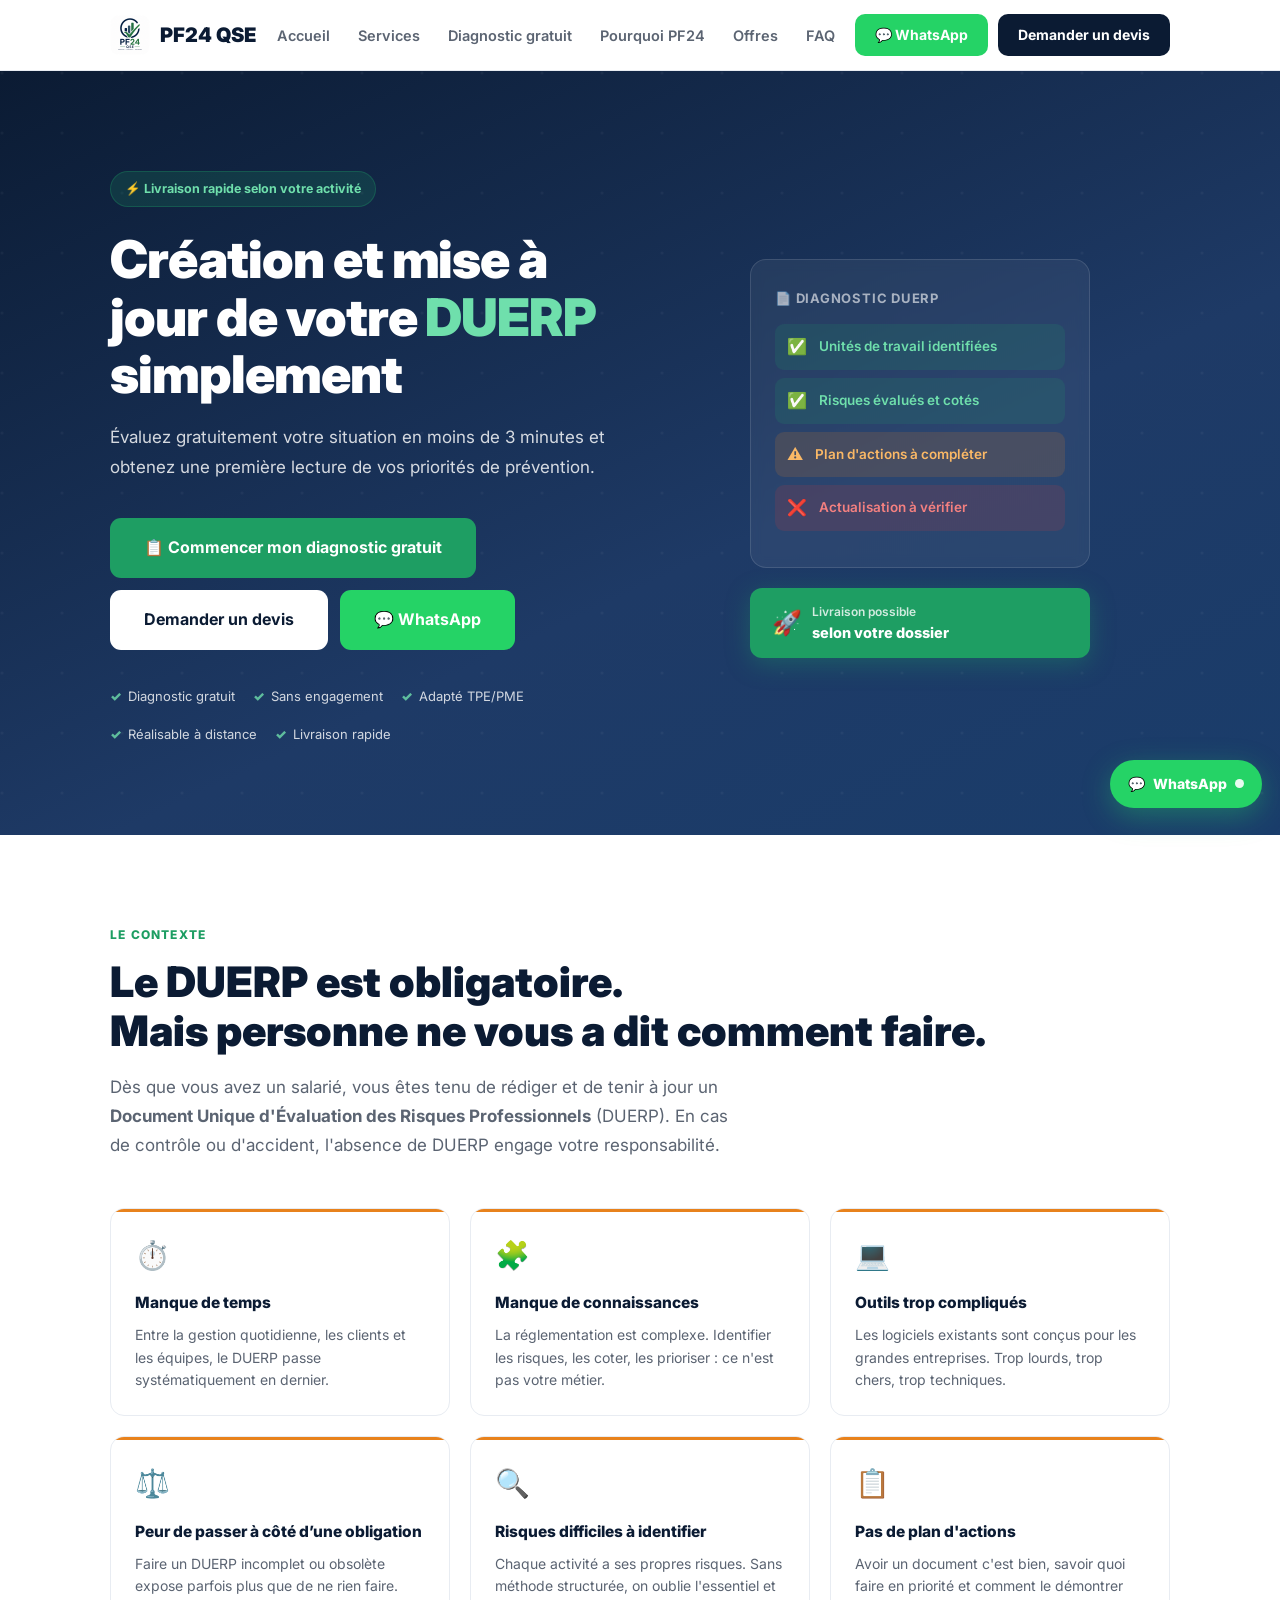
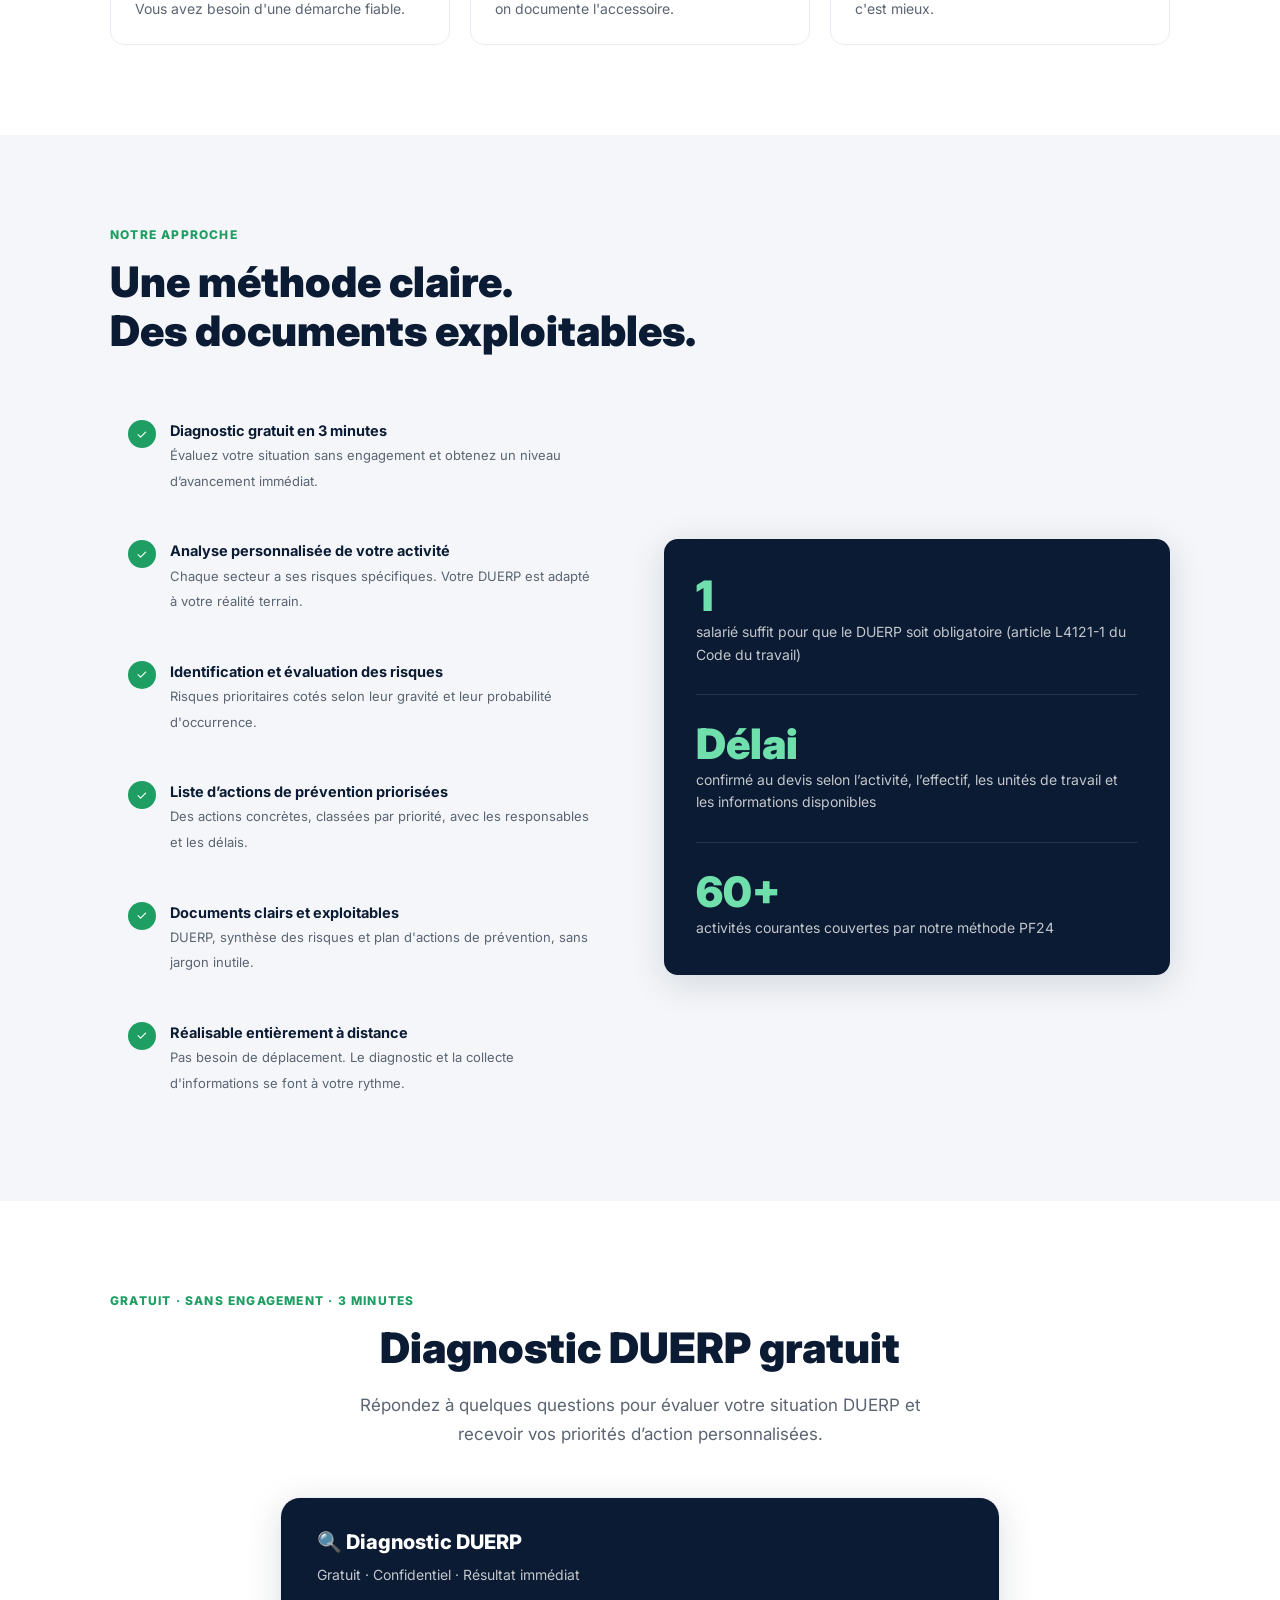
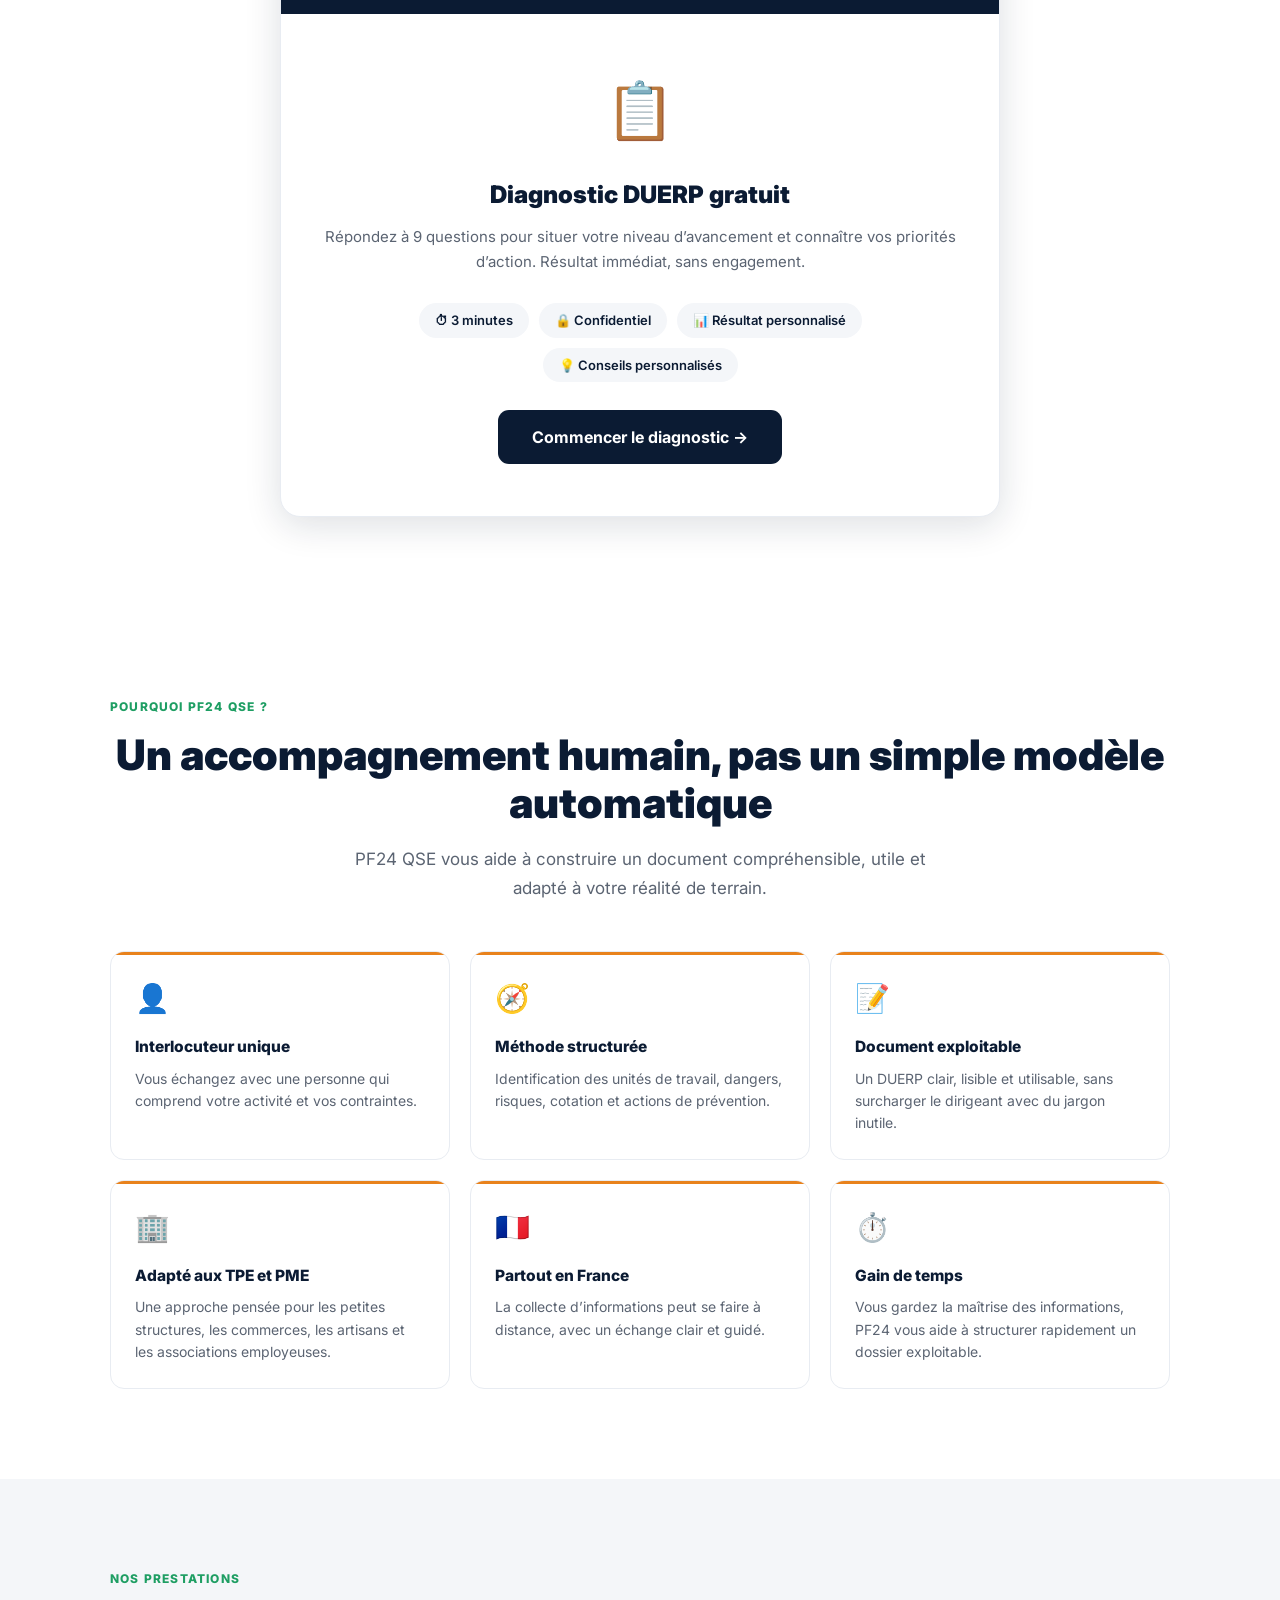
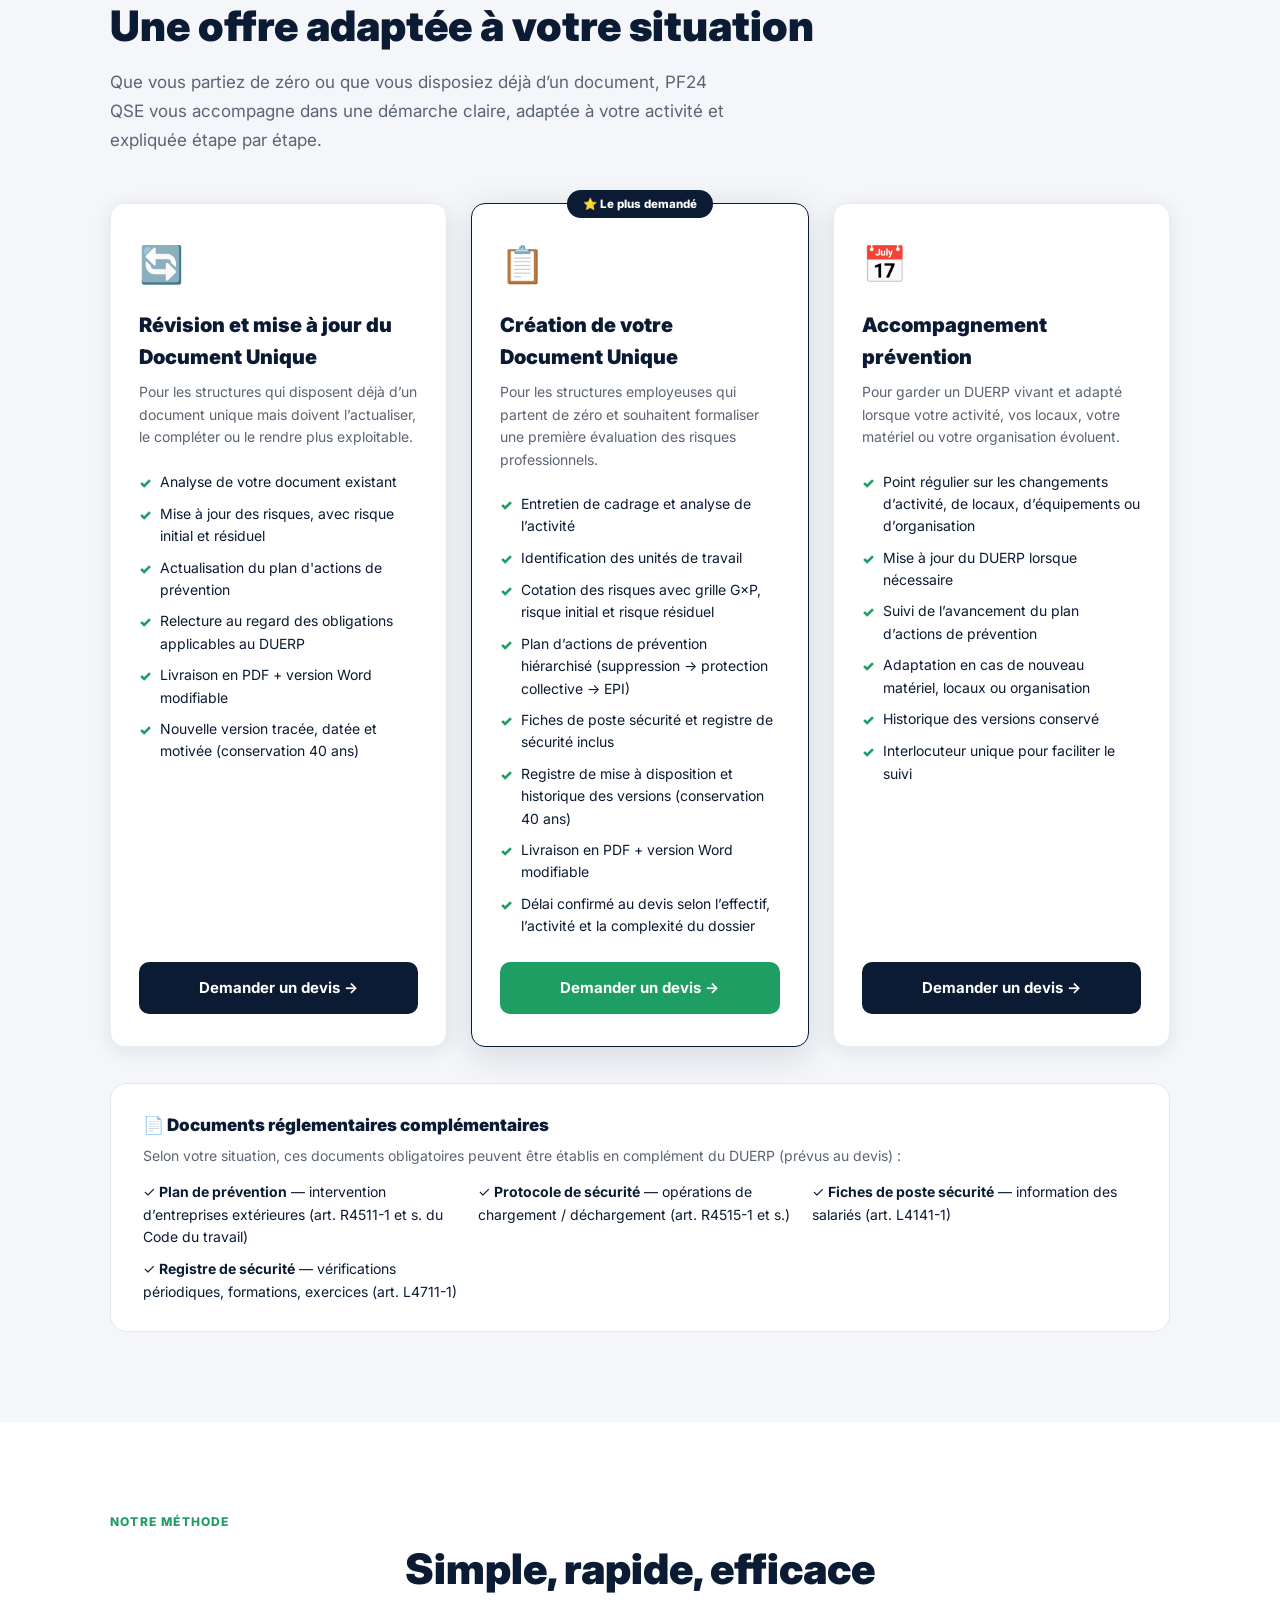
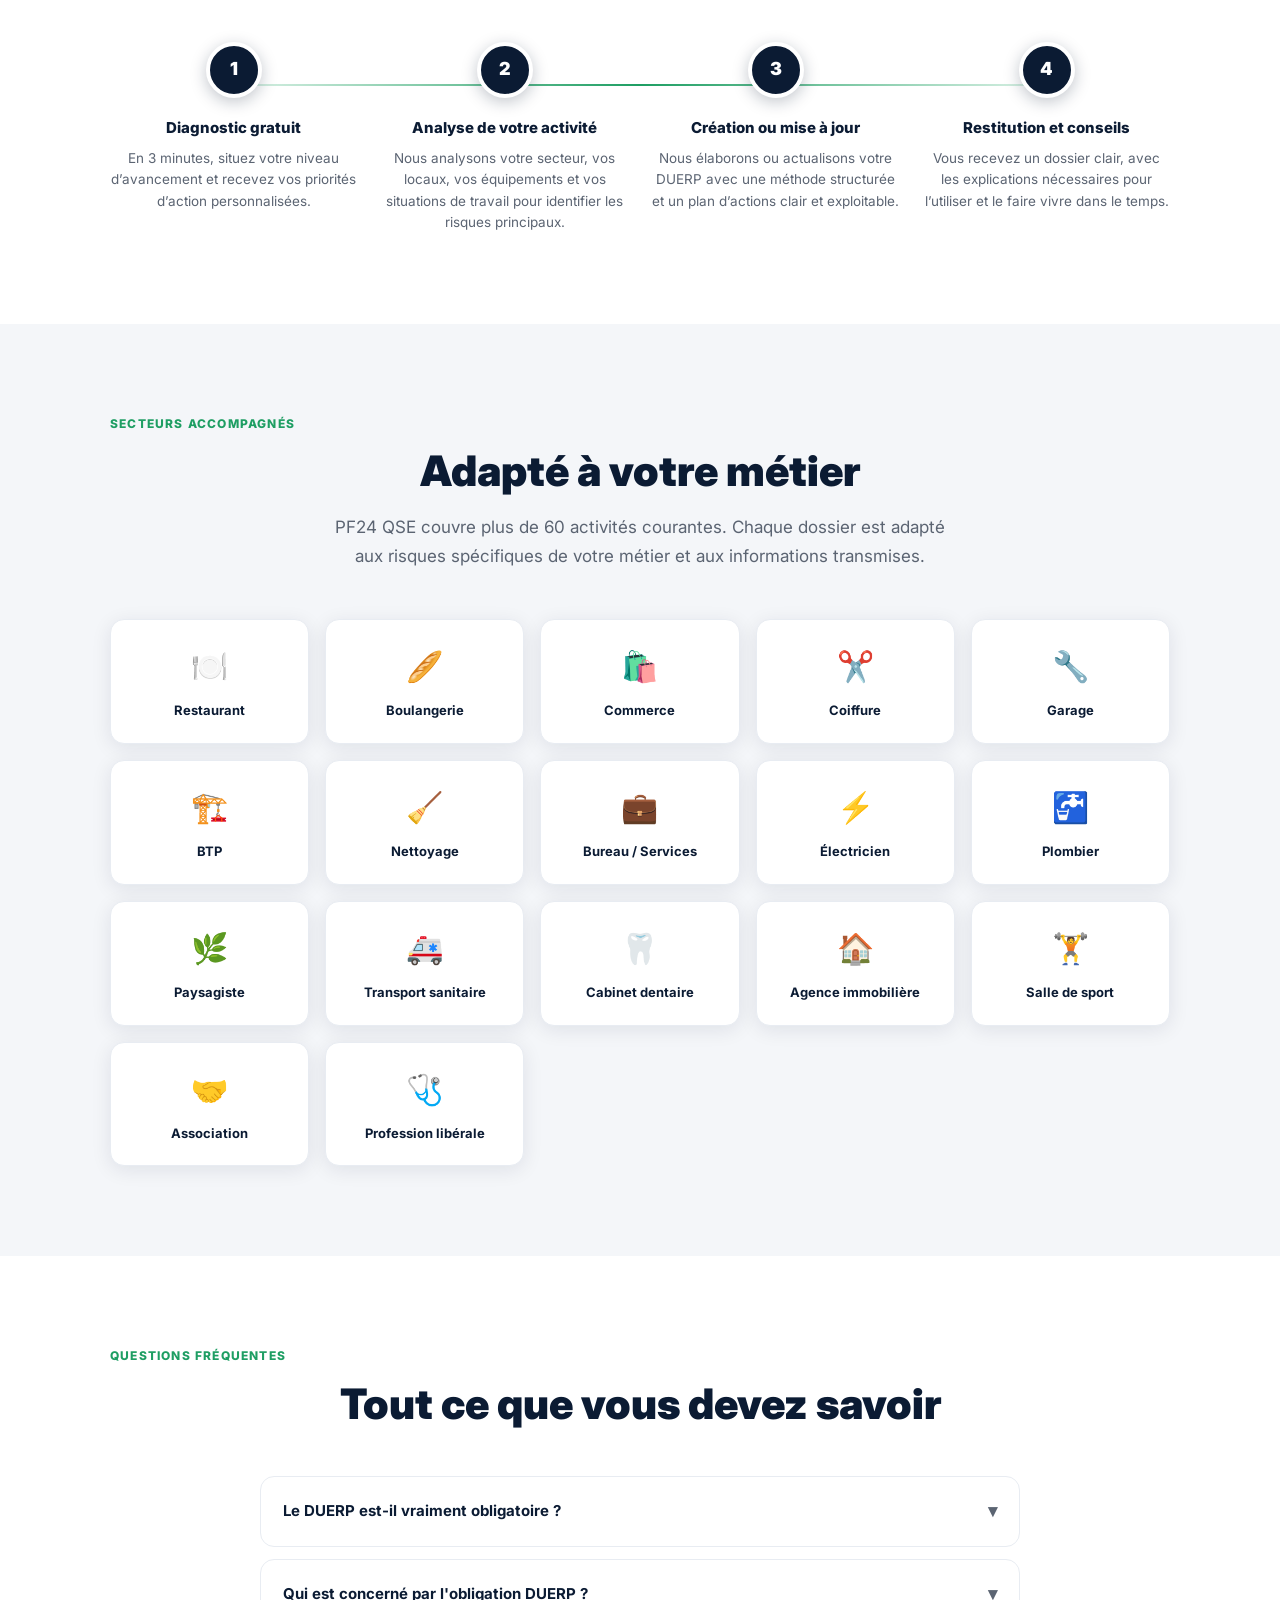
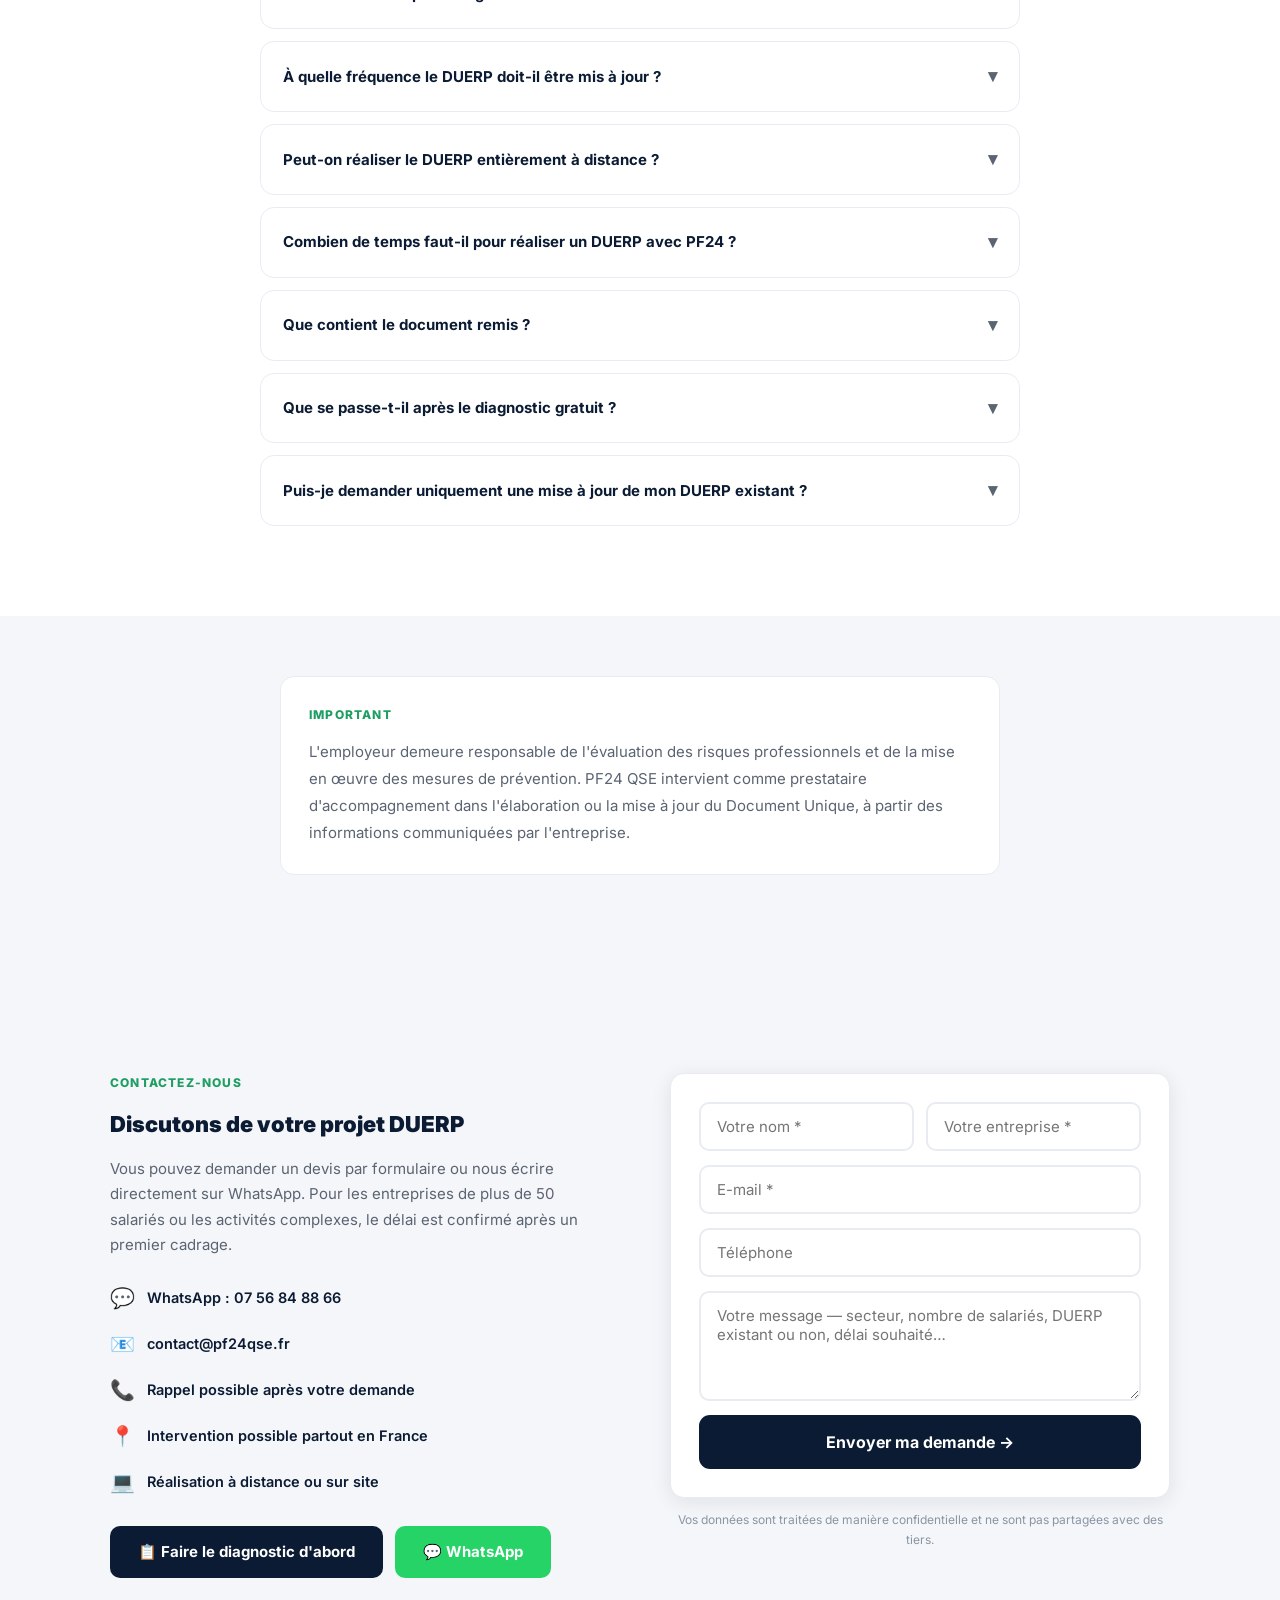
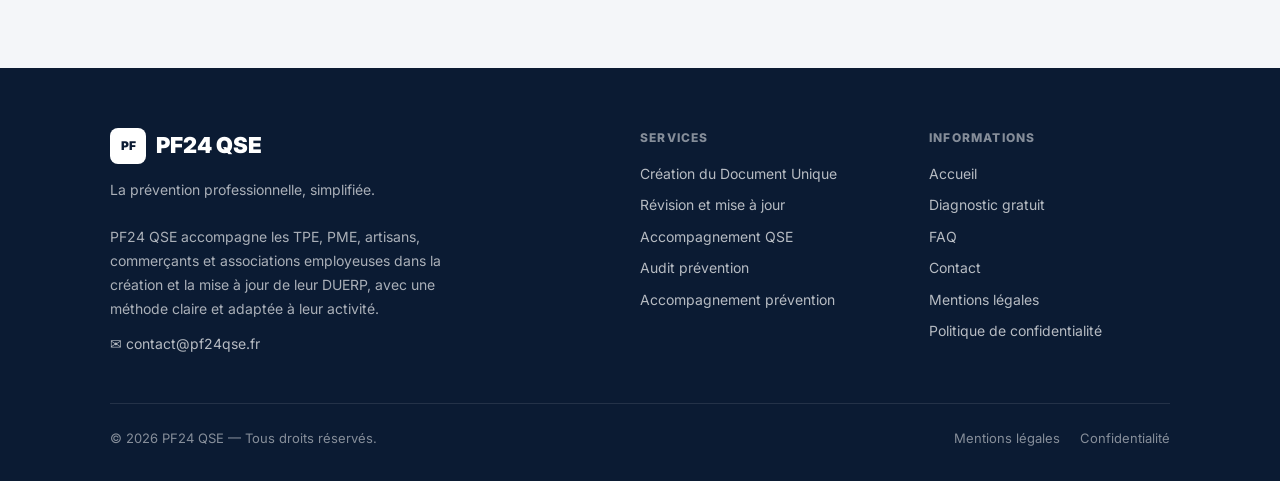
==== commit 25959c68: "Add files via upload" ====
--- a/index.html
+++ b/index.html
@@ -6,6 +6,8 @@
 
   <!-- SEO -->
   <title>PF24 QSE — Création et mise à jour de DUERP pour TPE, PME et artisans</title>
+<link rel="icon" type="image/png" href="favicon.png">
+<link rel="apple-touch-icon" href="pf24-logo.png">
   <meta name="description" content="PF24 QSE accompagne les TPE, PME, artisans, commerçants et associations employeuses dans leur démarche DUERP : évaluation des risques, plan d’actions de prévention et mise à jour du document unique.">
   <meta name="keywords" content="DUERP, document unique, évaluation des risques professionnels, DUERP obligatoire, DUERP TPE, DUERP PME, DUERP artisan, DUERP restaurant, DUERP commerce, mise à jour DUERP, création DUERP, prévention des risques professionnels">
   <!-- Canonical -->
@@ -13,6 +15,7 @@
 
   <!-- Open Graph -->
   <meta property="og:title" content="PF24 QSE — Création et mise à jour de DUERP">
+<meta property="og:image" content="https://pf24qse.fr/pf24-logo.png">
   <meta property="og:description" content="Diagnostic gratuit en 3 minutes. Accompagnement DUERP pour TPE, PME, artisans, commerçants et associations employeuses.">
   <meta property="og:type" content="website">
   <meta property="og:url" content="https://pf24qse.fr/">
@@ -629,8 +632,8 @@
 <nav class="nav" id="nav">
   <div class="nav-inner">
     <a href="#hero" class="nav-logo">
-      <div class="logo-mark">PF</div>
-      PF24
+      <img src="pf24-logo.png" alt="PF24 QSE" style="height:40px;width:40px;border-radius:9px;object-fit:contain;background:#fff;">
+      PF24 QSE
     </a>
     <div class="nav-links">
       <a href="#hero">Accueil</a>
@@ -1904,10 +1907,10 @@
   var evenMap = {
     'inspection':'Inspection du travail',
     'accident':'Accident du travail',
-    'client':'Demande d'un client / donneur d'ordre',
-    'assureur':'Demande d'un assureur',
-    'salarie':'Demande d'un salarié',
-    'aucun':'Aucune demande pour l'instant',
+    'client':'Demande d\u2019un client / donneur d\u2019ordre',
+    'assureur':'Demande d\u2019un assureur',
+    'salarie':'Demande d\u2019un salarié',
+    'aucun':'Aucune demande pour l\u2019instant',
     'nsp':'Ne sait pas'
   };
   var interetMap = {
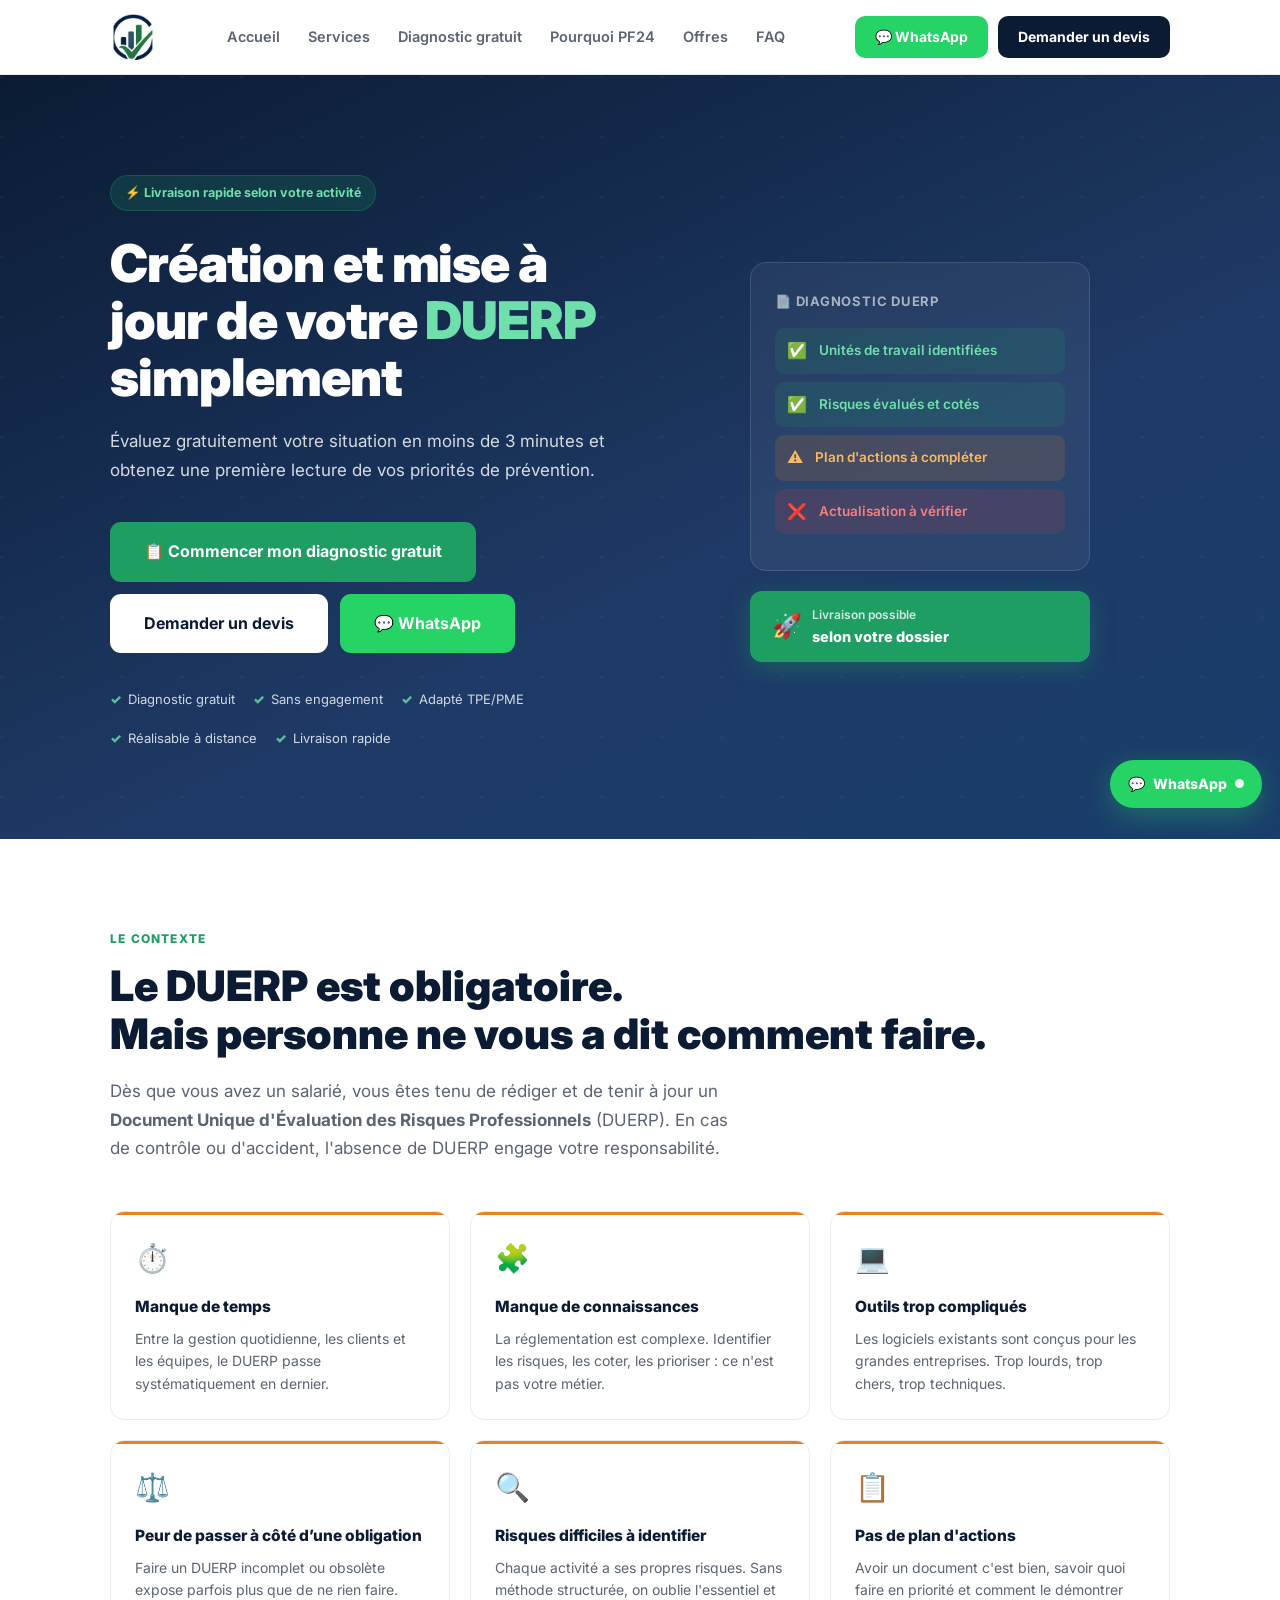
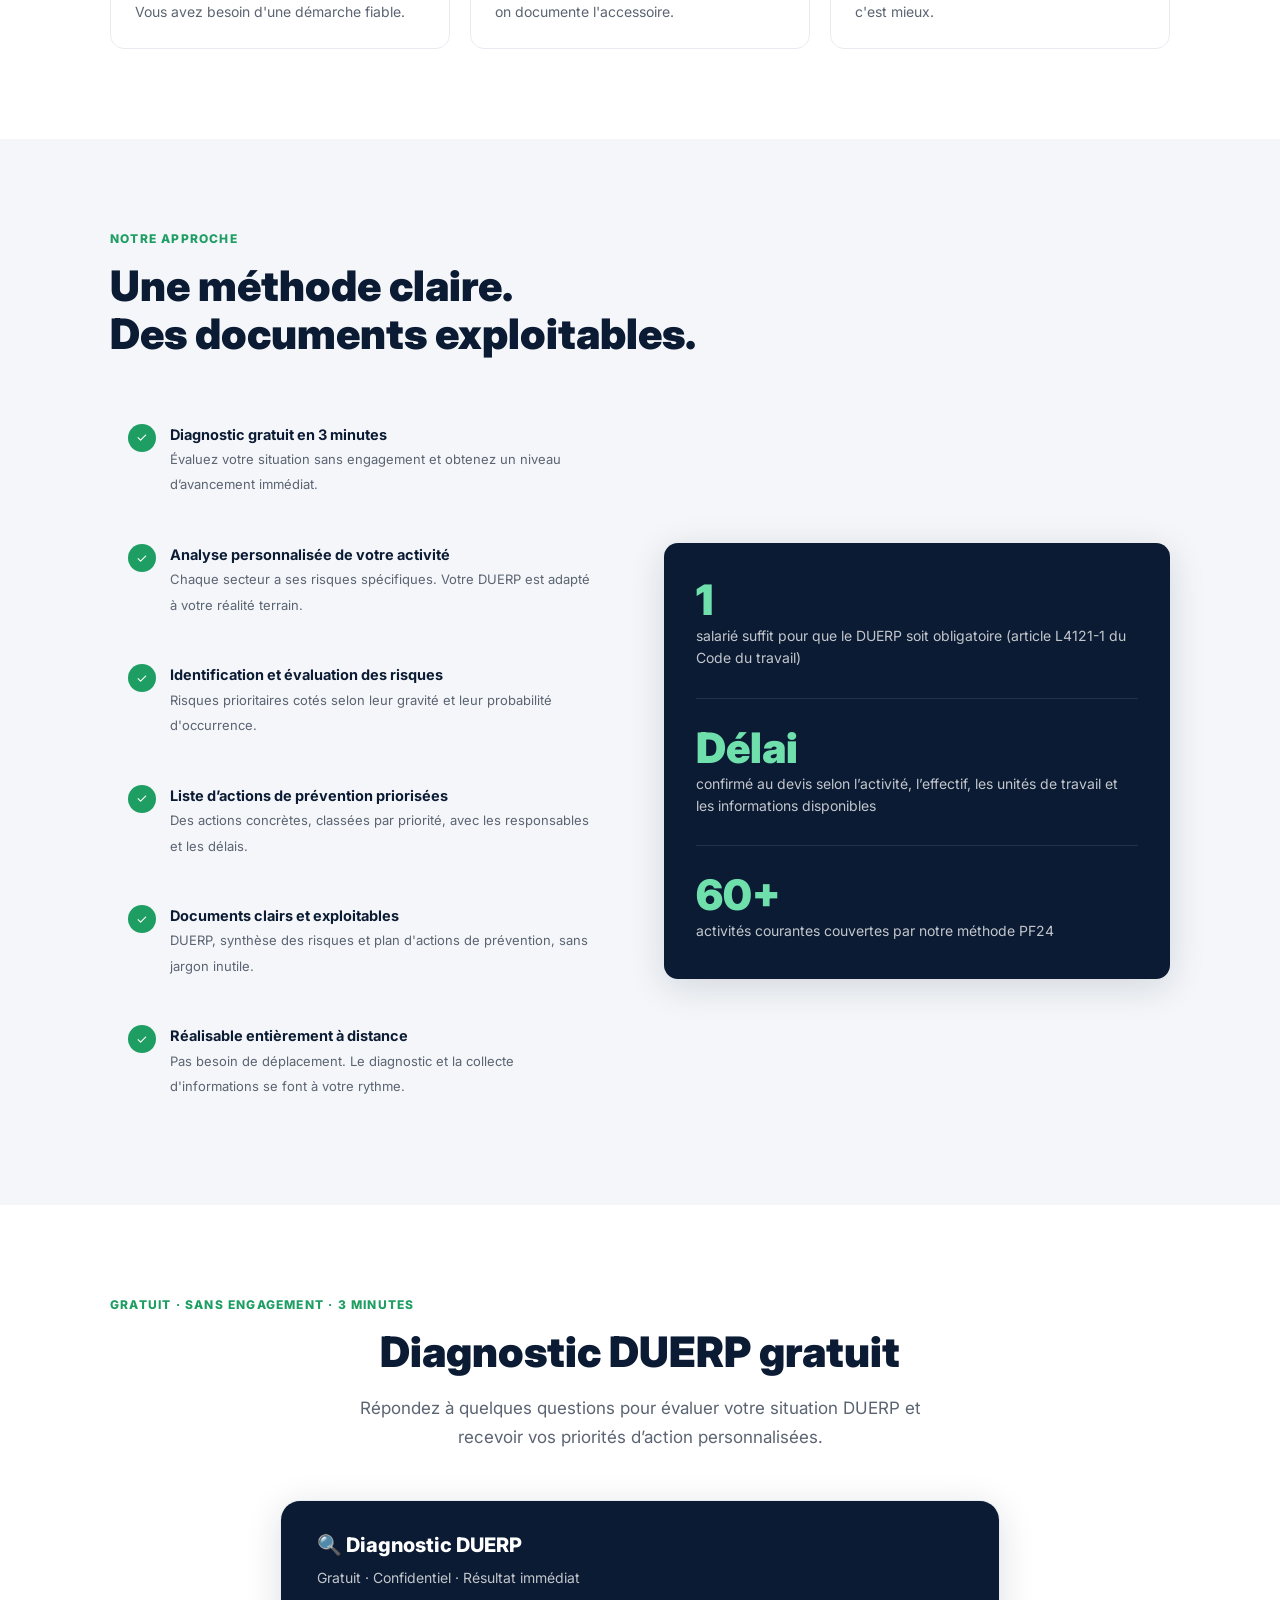
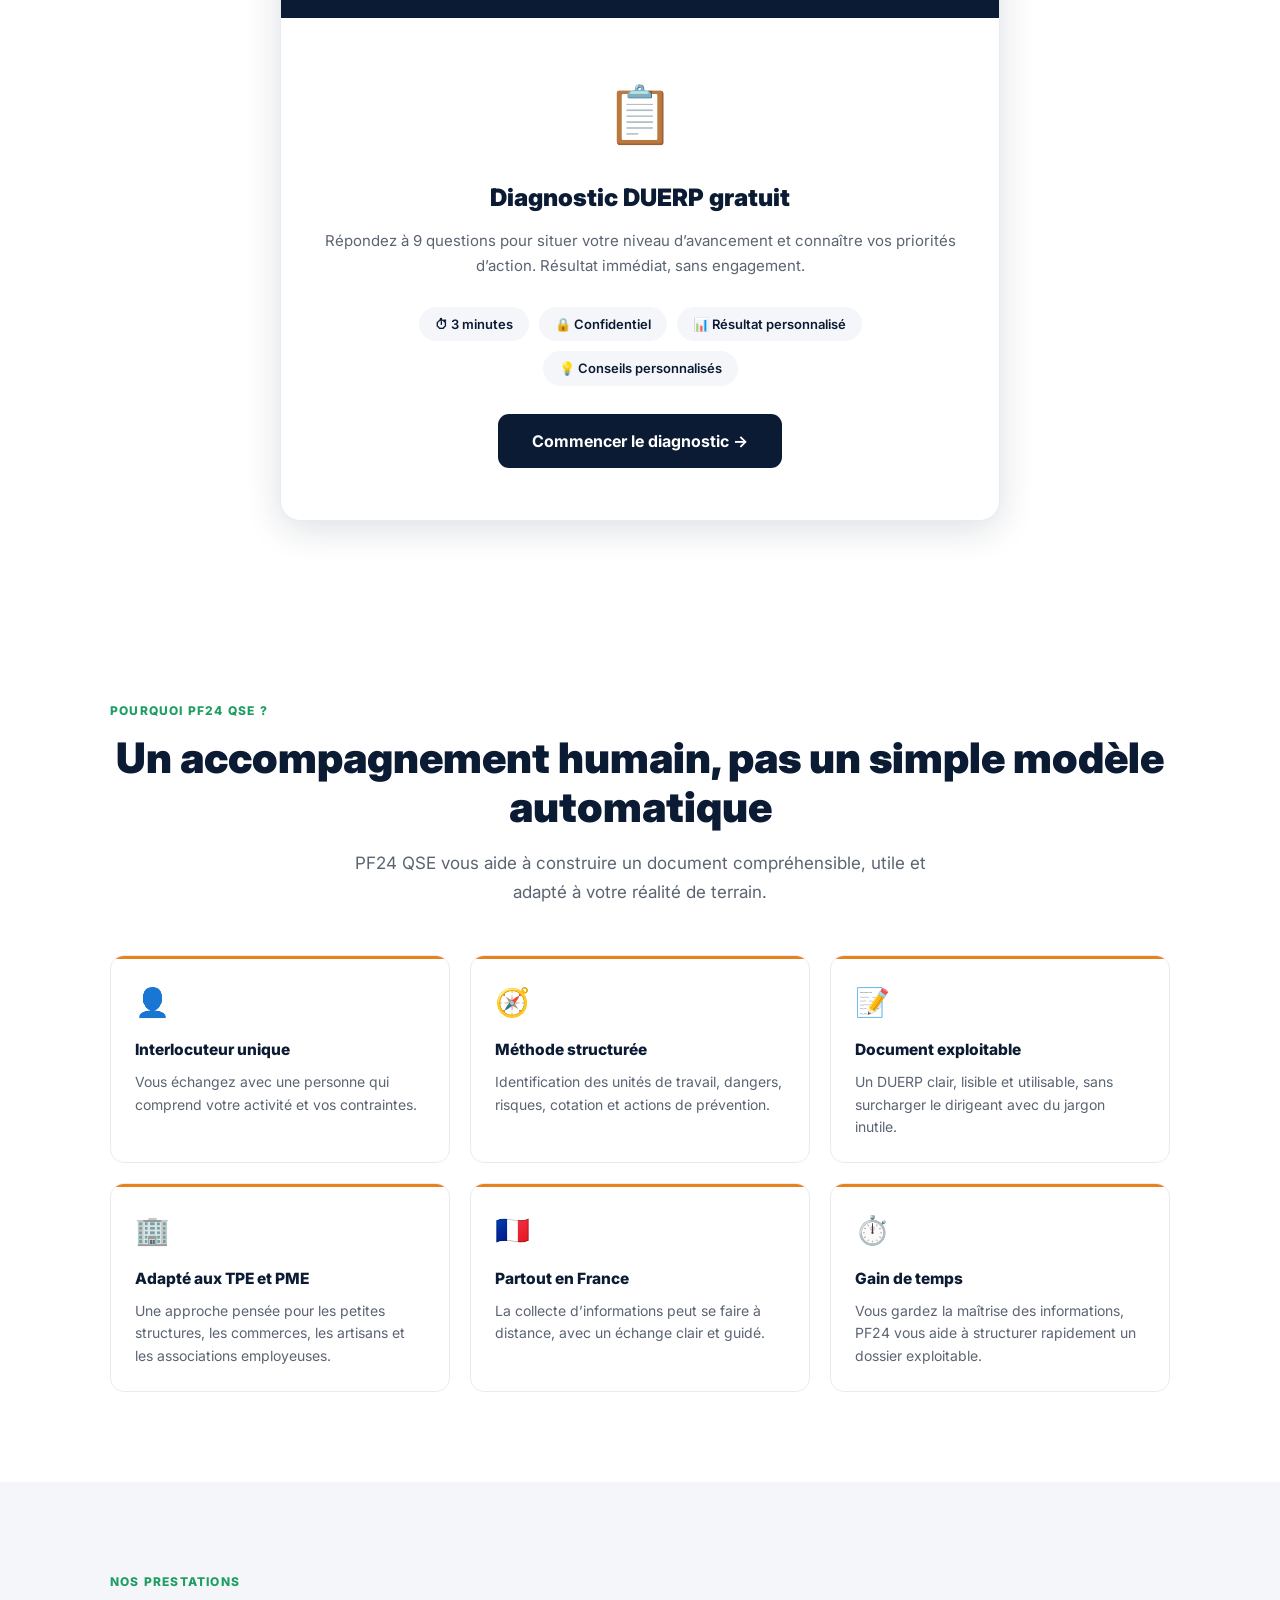
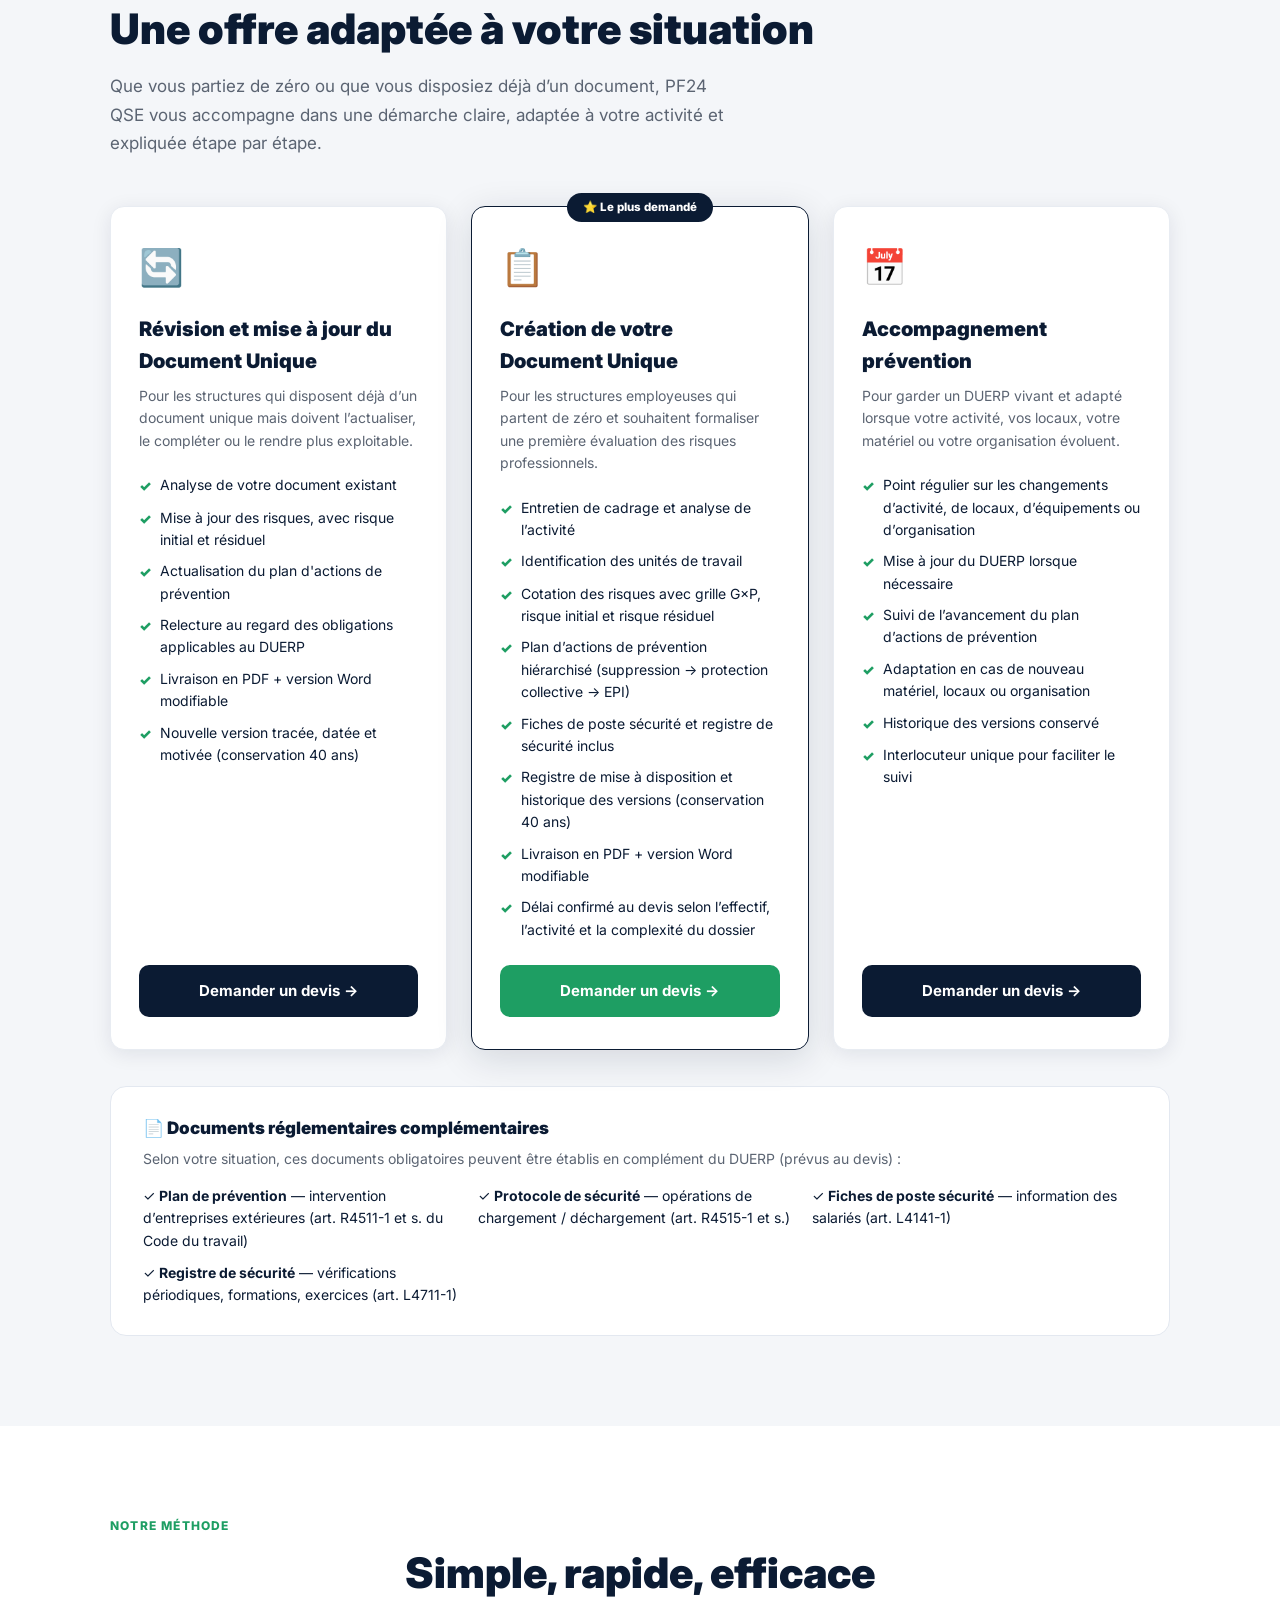
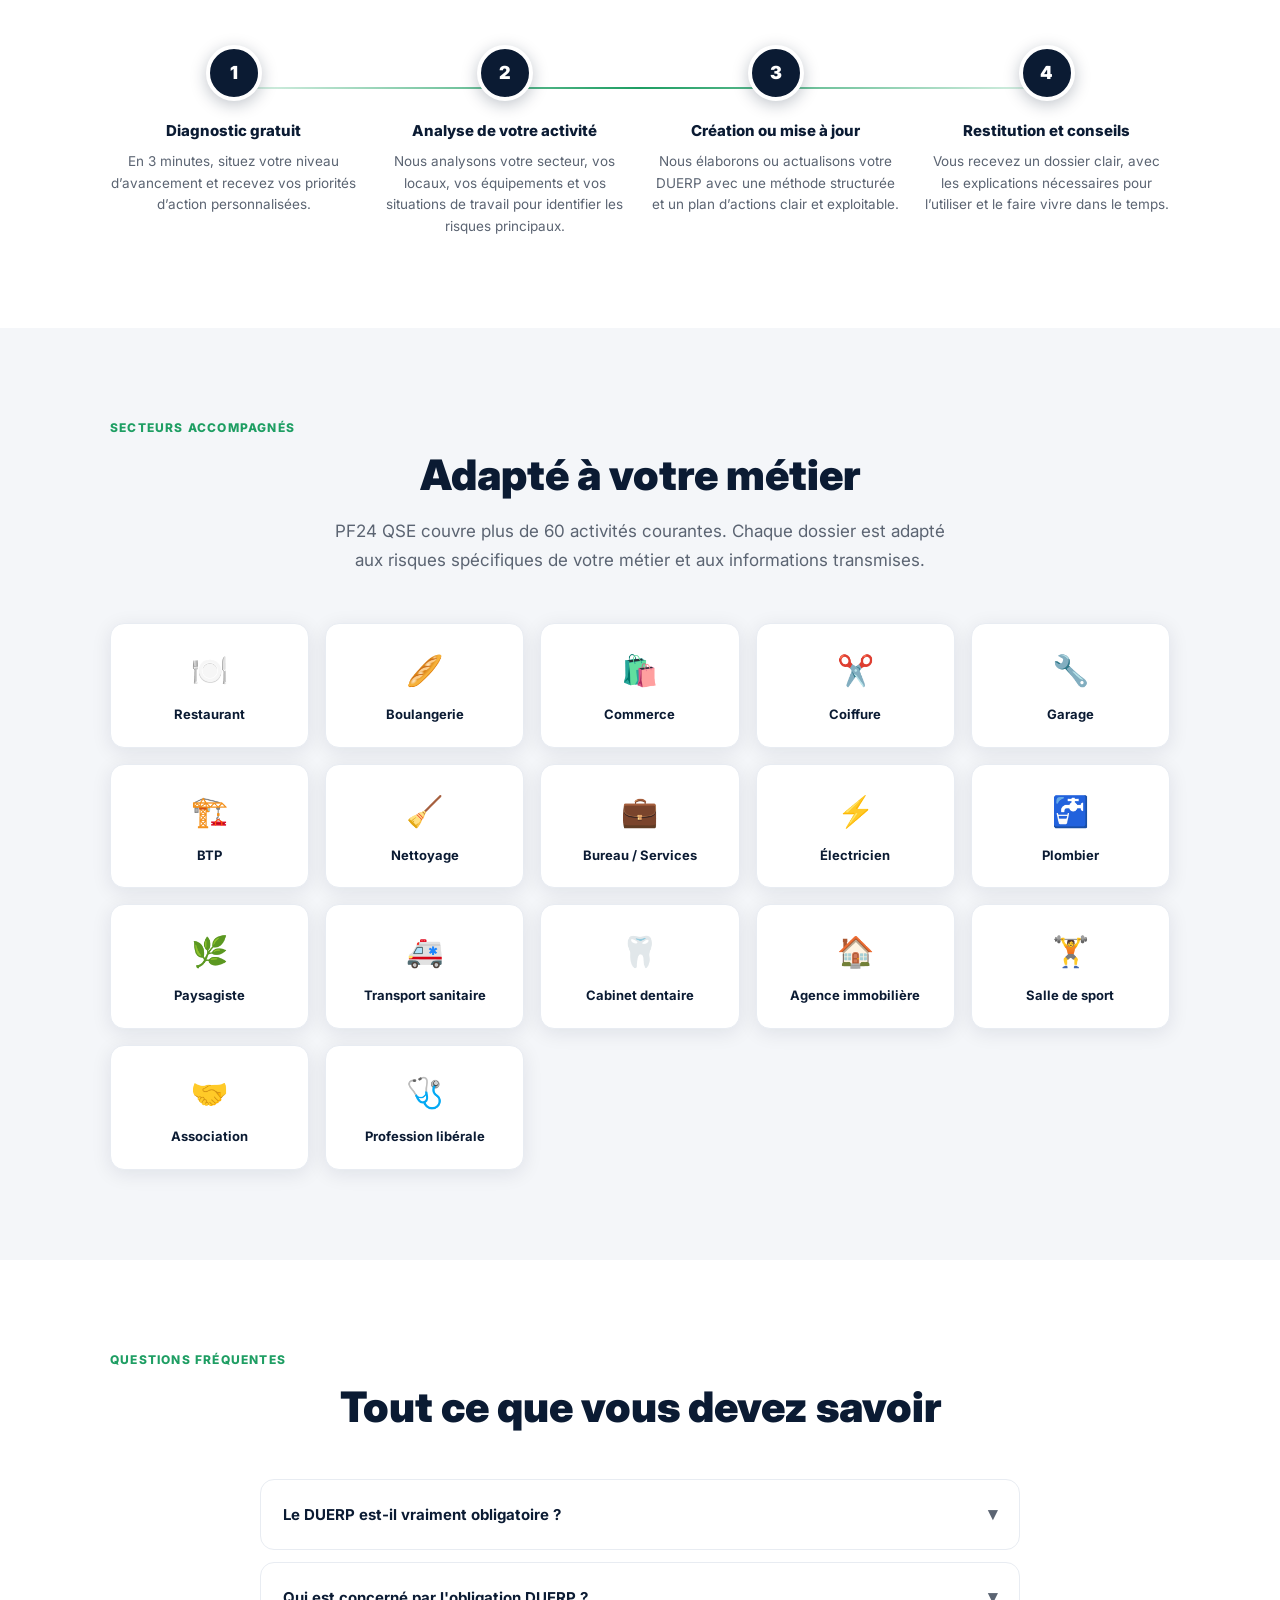
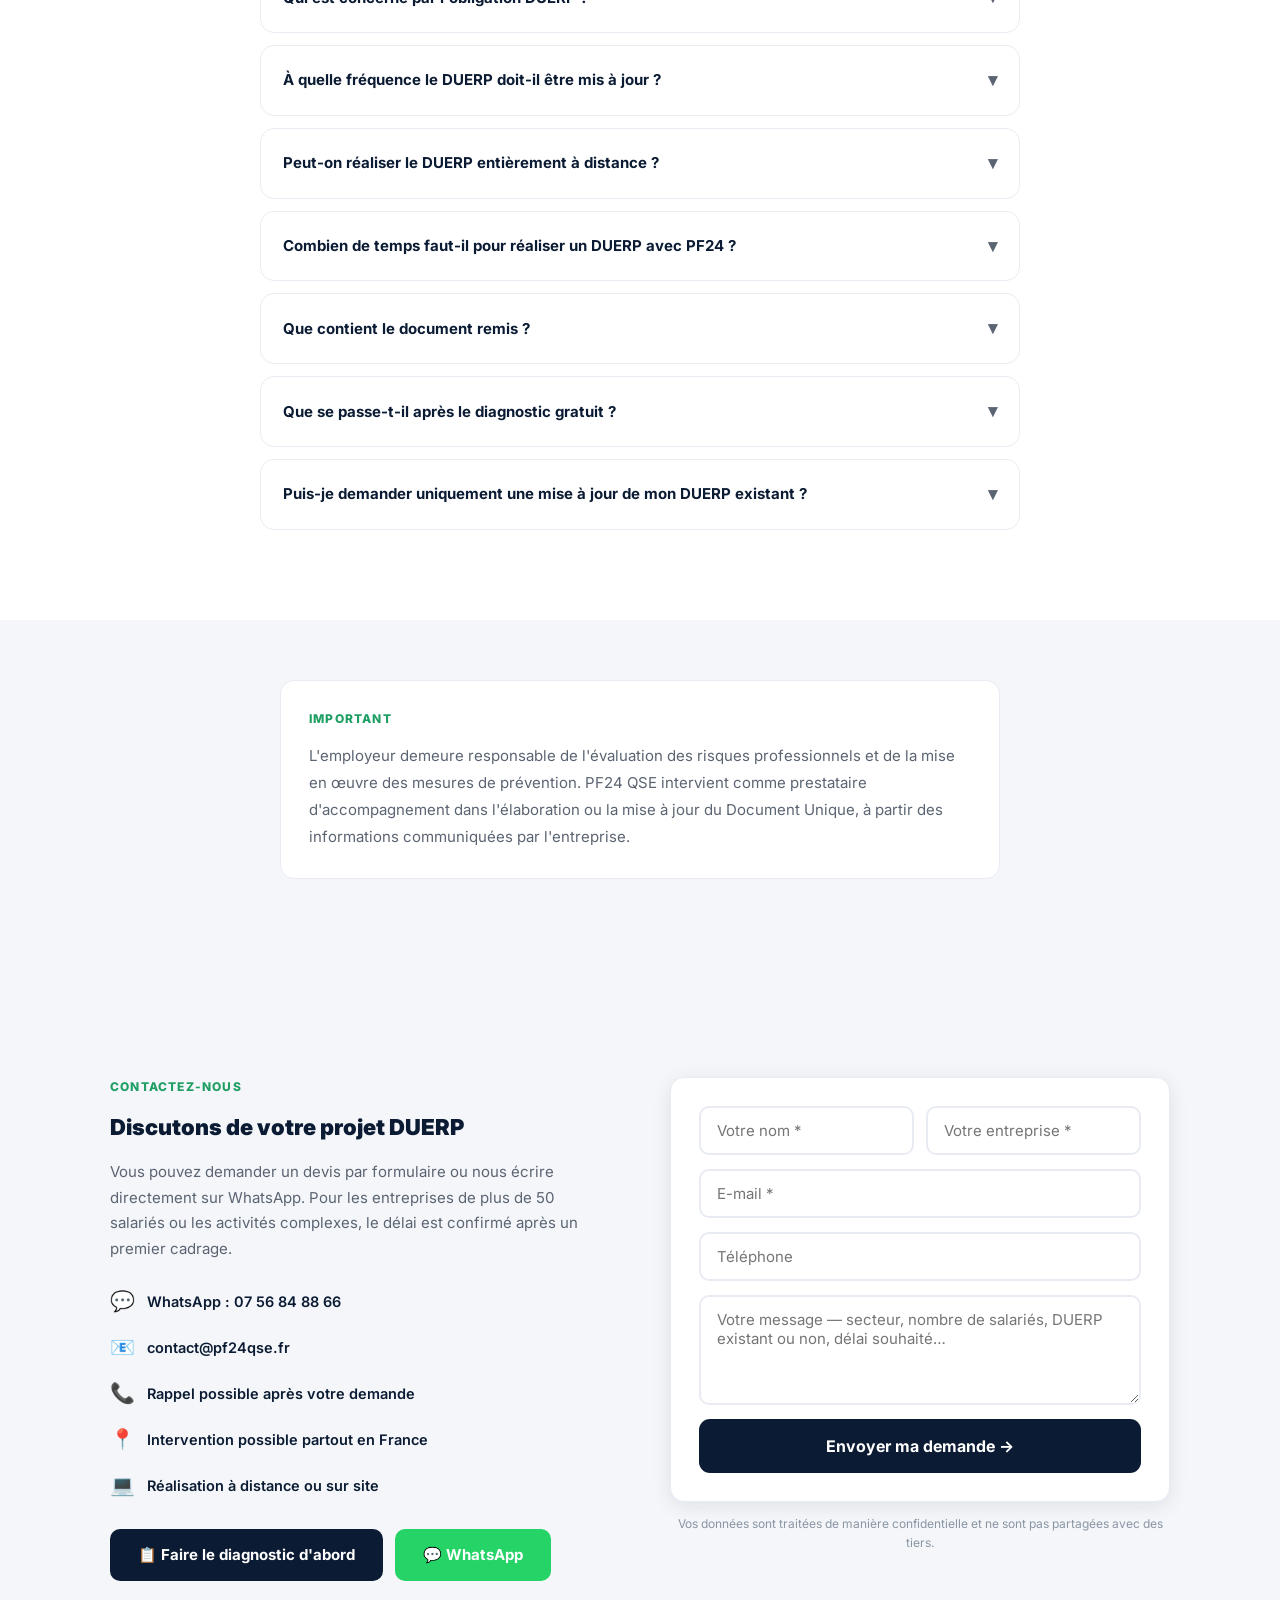
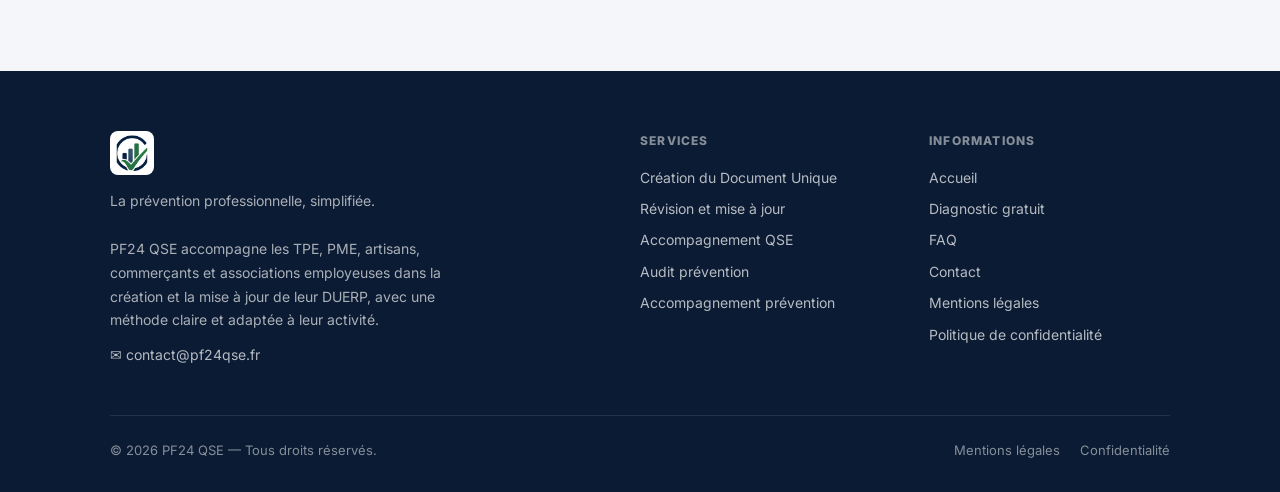
==== commit 96840c20: "Add files via upload" ====
--- a/index.html
+++ b/index.html
@@ -196,9 +196,8 @@
   display: flex; align-items: center; justify-content: space-between;
   max-width: 1100px; margin: 0 auto; padding: 0 20px;
 }
-.nav-logo {
-  display: flex; align-items: center; gap: 10px; font-weight: 900; font-size: 20px;
-}
+.nav-logo { display: flex; align-items: center; }
+.nav-mark { height: 46px; width: auto; display: block; }
 .nav-logo .logo-mark {
   width: 38px; height: 38px; background: var(--navy); border-radius: 9px;
   display: flex; align-items: center; justify-content: center;
@@ -632,8 +631,7 @@
 <nav class="nav" id="nav">
   <div class="nav-inner">
     <a href="#hero" class="nav-logo">
-      <img src="pf24-logo.png" alt="PF24 QSE" style="height:40px;width:40px;border-radius:9px;object-fit:contain;background:#fff;">
-      PF24 QSE
+      <img src="pf24-mark.png" alt="PF24 QSE" class="nav-mark">
     </a>
     <div class="nav-links">
       <a href="#hero">Accueil</a>
@@ -1417,8 +1415,7 @@
     <div class="footer-grid">
       <div>
         <div class="footer-logo">
-          <div class="logo-mark" style="width:36px;height:36px;border-radius:8px;display:flex;align-items:center;justify-content:center;font-size:12px;font-weight:900;background:#fff;color:#0B1B33;">PF</div>
-          PF24 QSE
+          <img src="pf24-mark.png" alt="PF24 QSE" style="height:44px;width:auto;background:#fff;border-radius:8px;padding:4px;">
         </div>
         <p class="footer-desc">La prévention professionnelle, simplifiée.<br><br>PF24 QSE accompagne les TPE, PME, artisans, commerçants et associations employeuses dans la création et la mise à jour de leur DUERP, avec une méthode claire et adaptée à leur activité.</p>
         <a href="mailto:contact@pf24qse.fr" style="color:rgba(255,255,255,.7);font-size:14px;margin-top:12px;display:block;">✉ contact@pf24qse.fr</a>
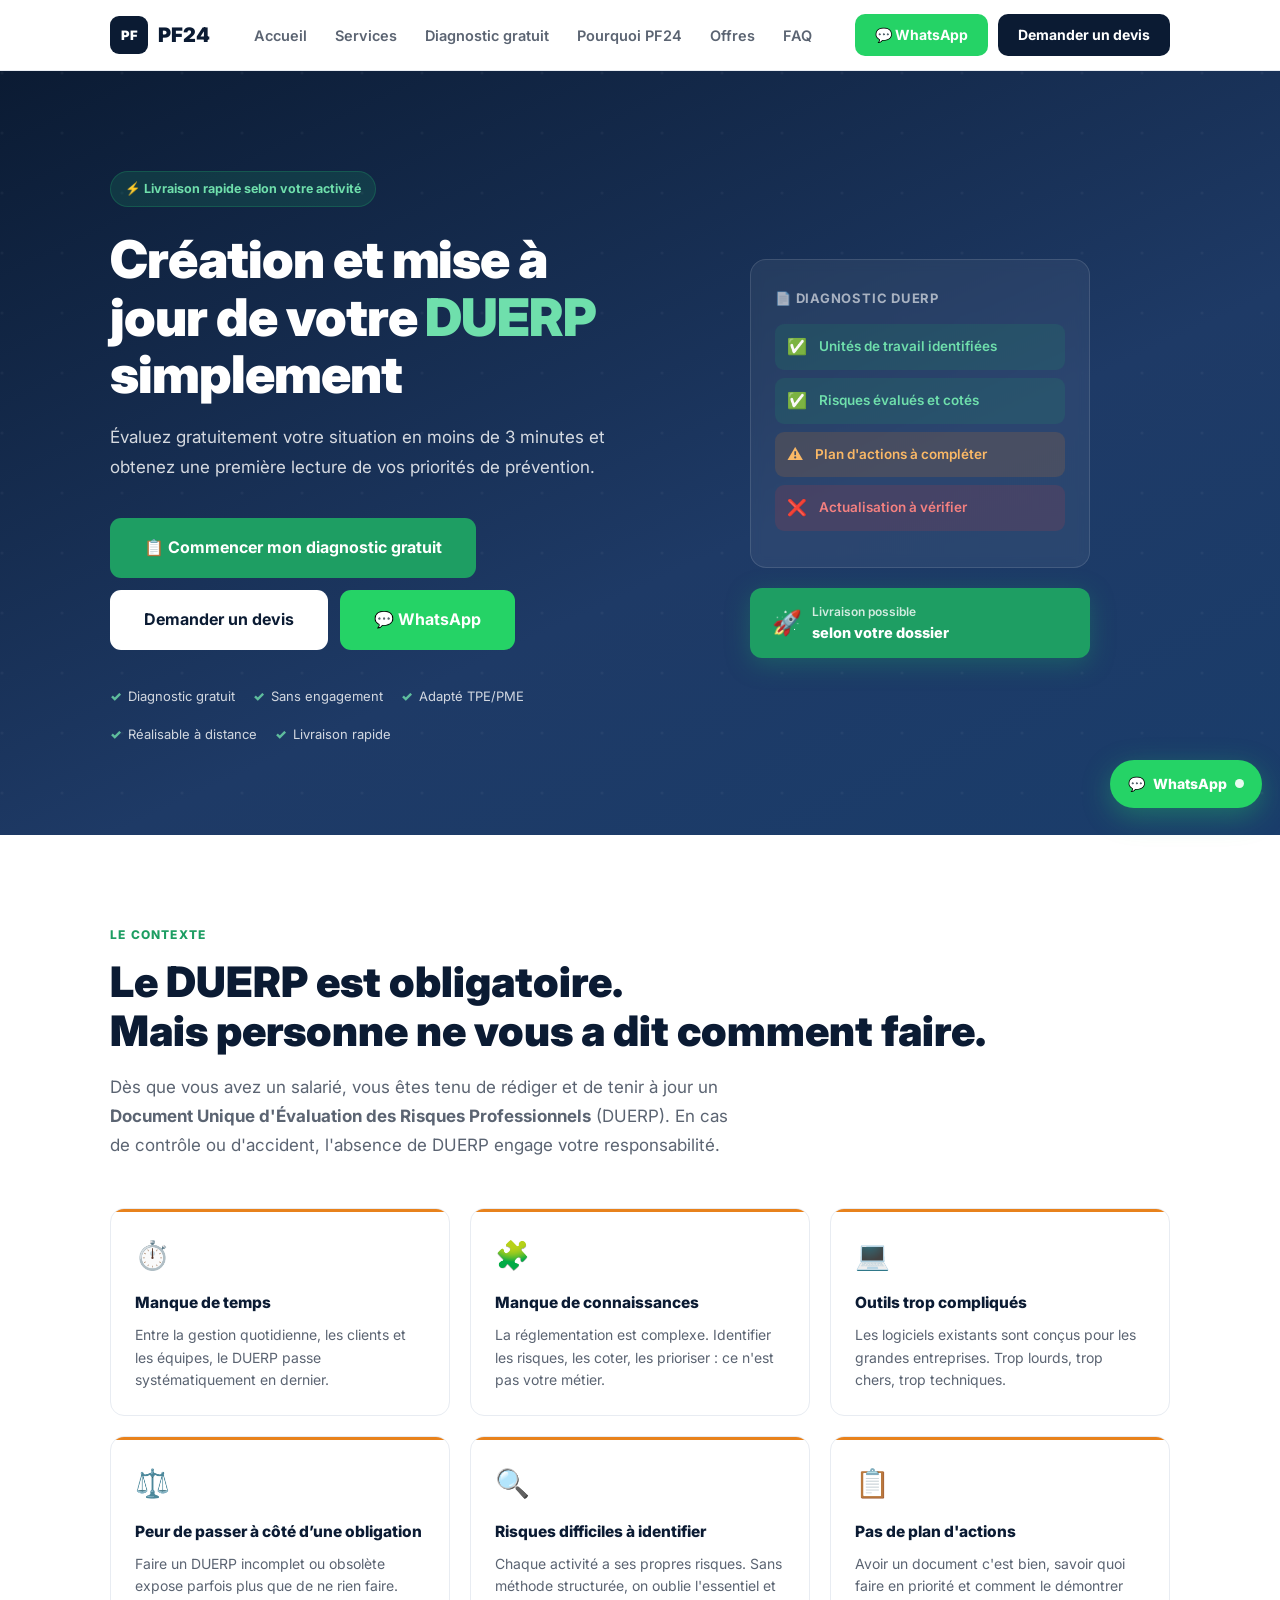
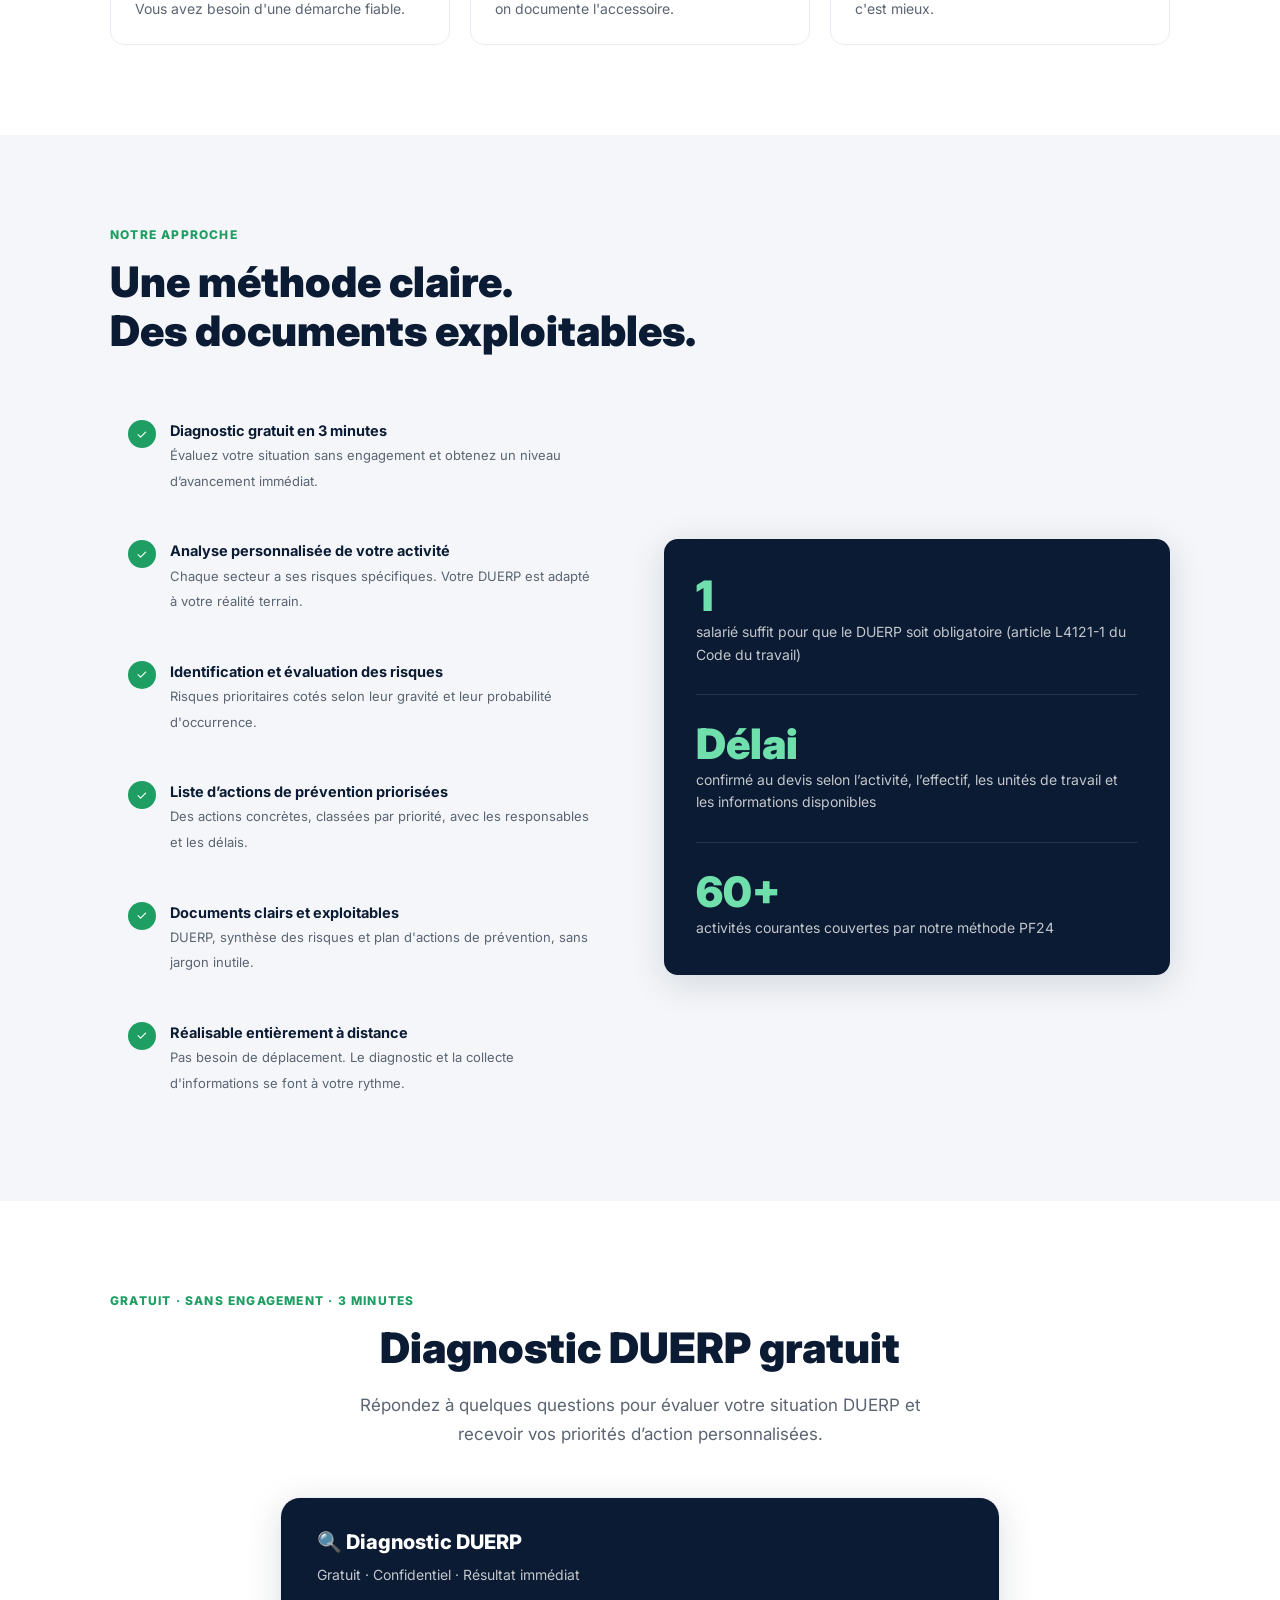
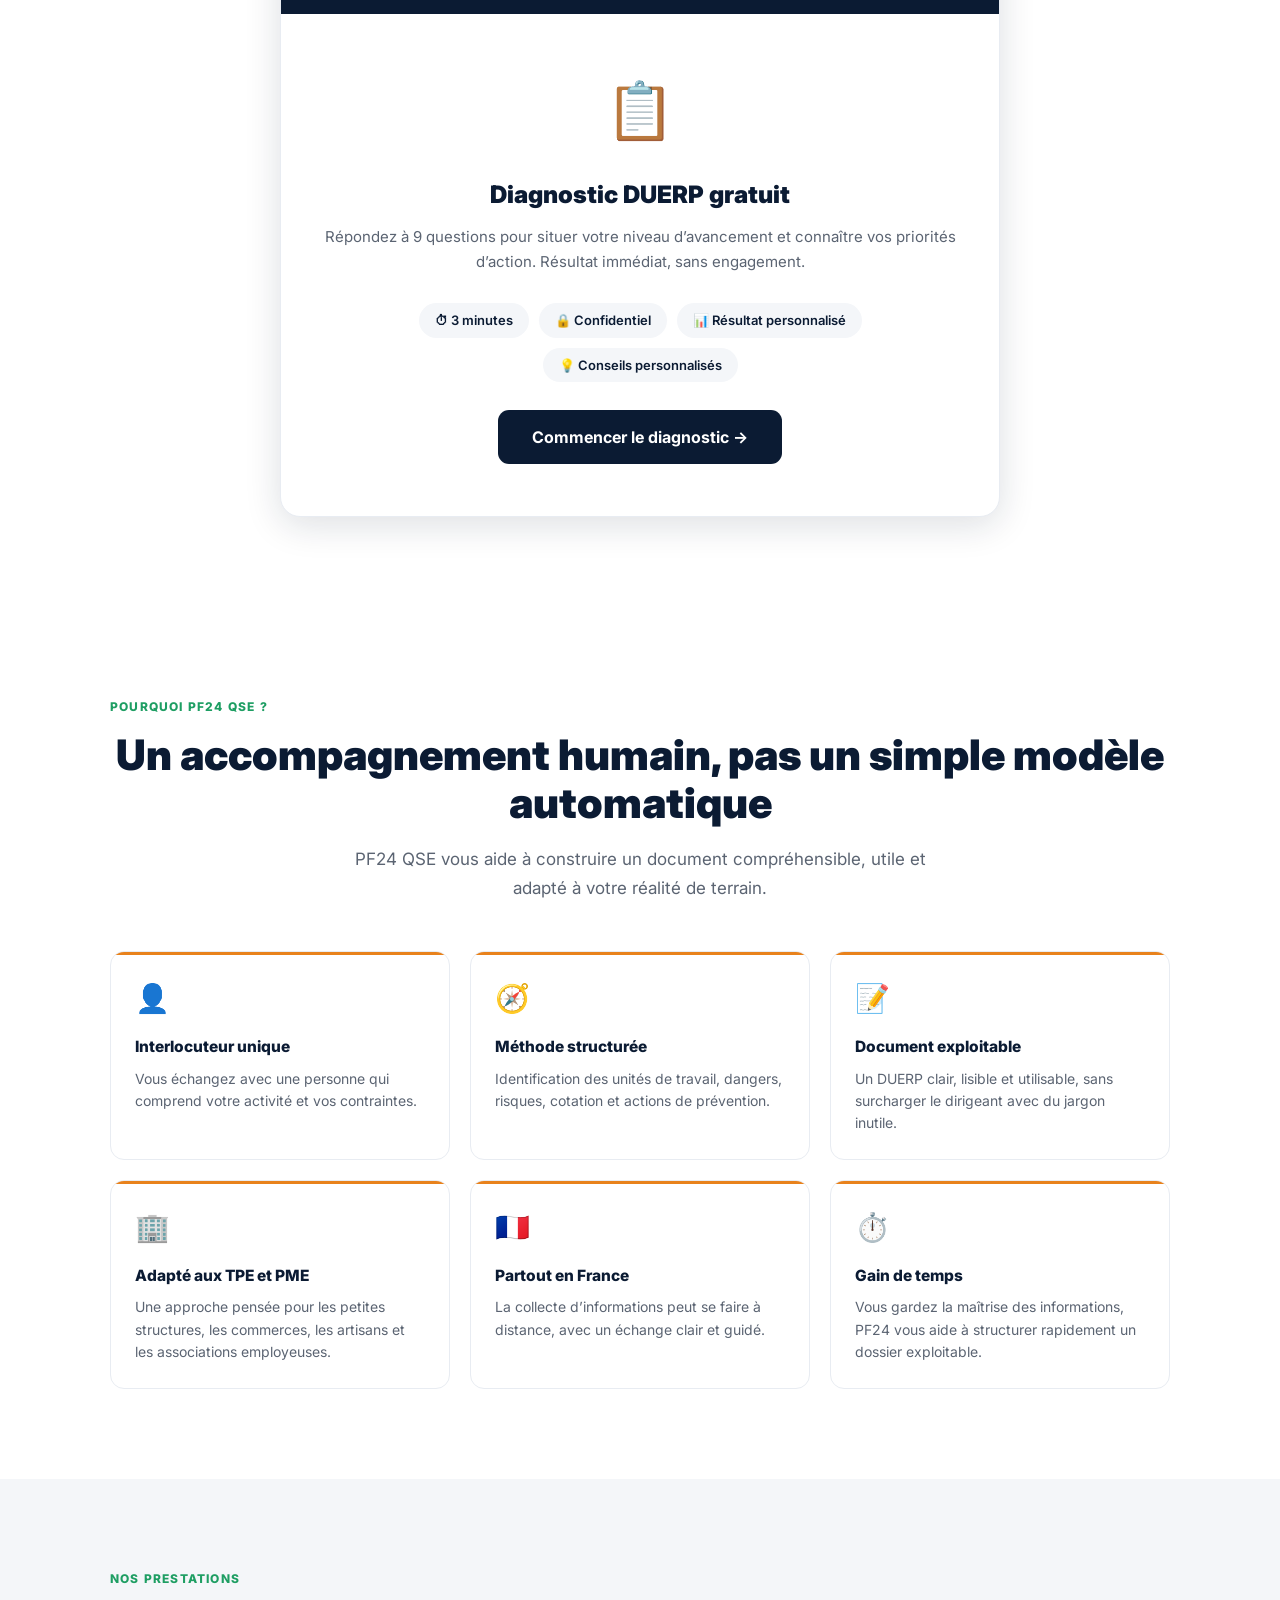
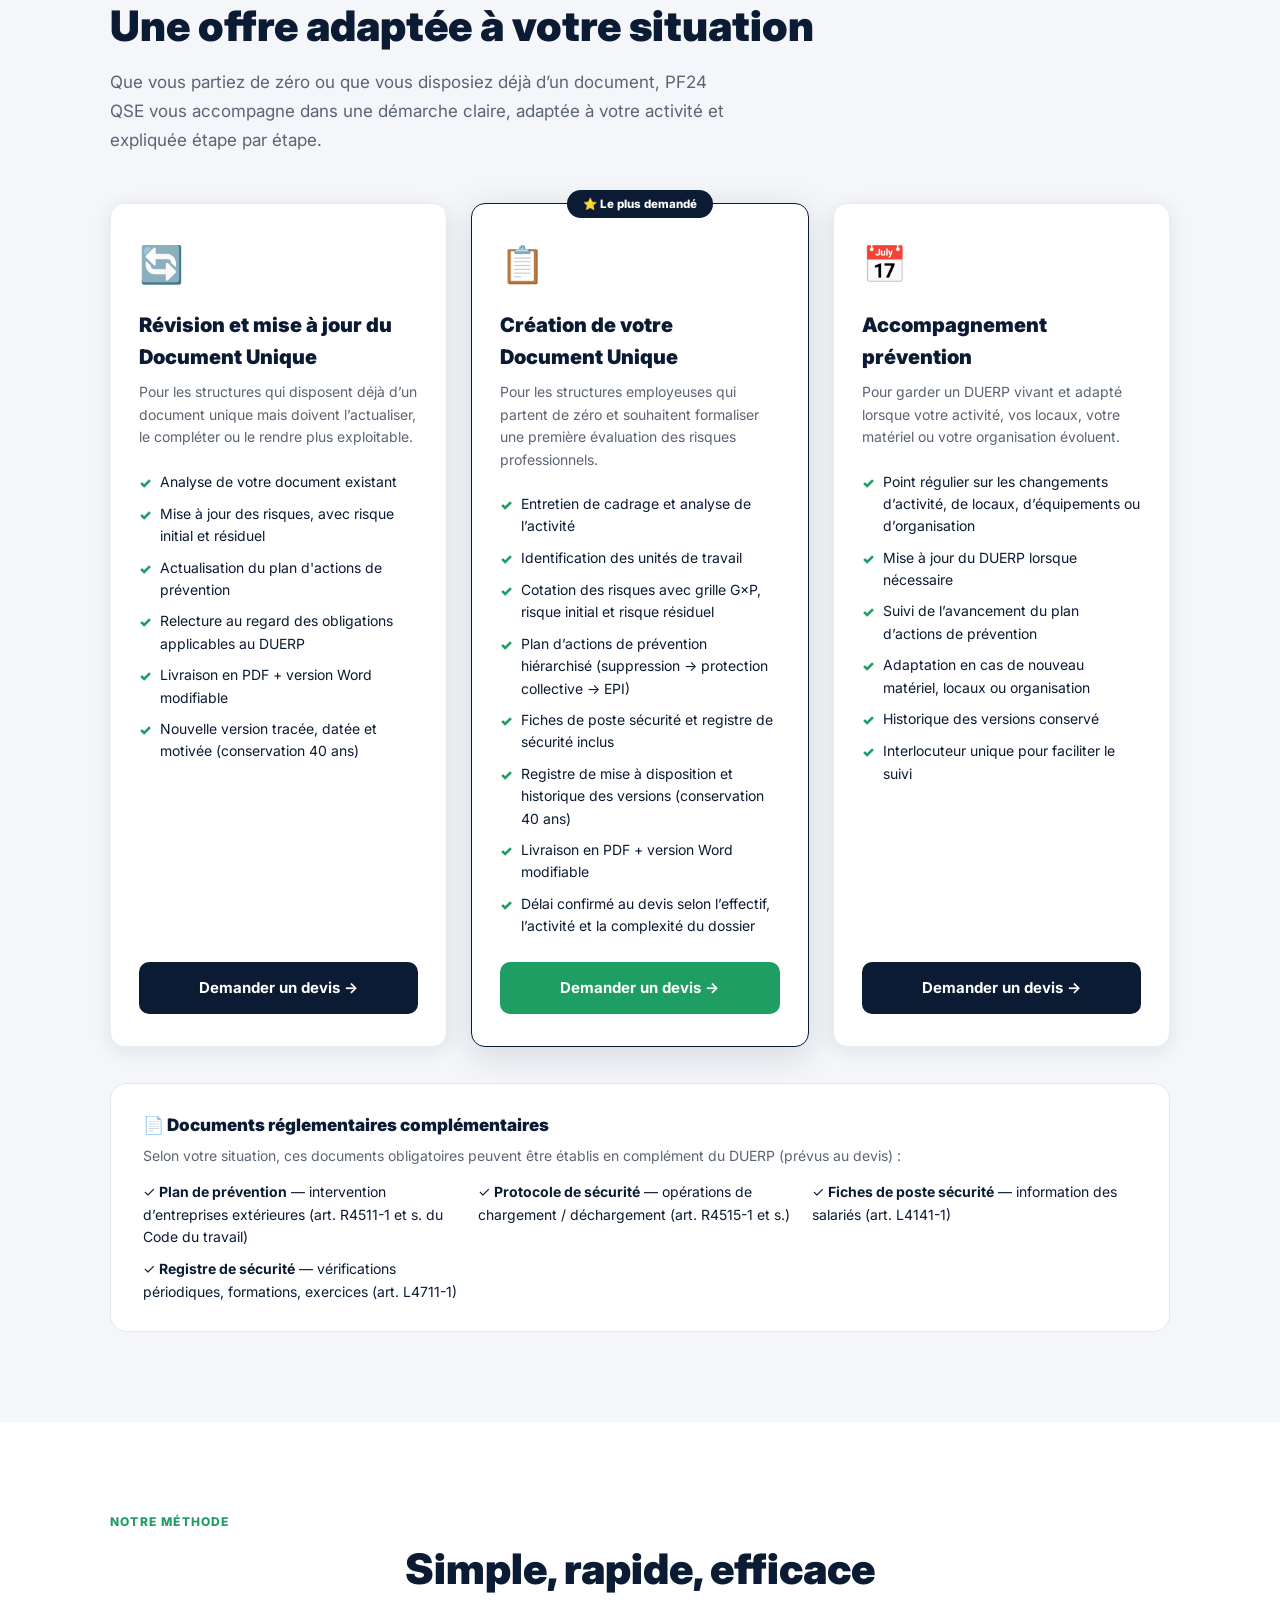
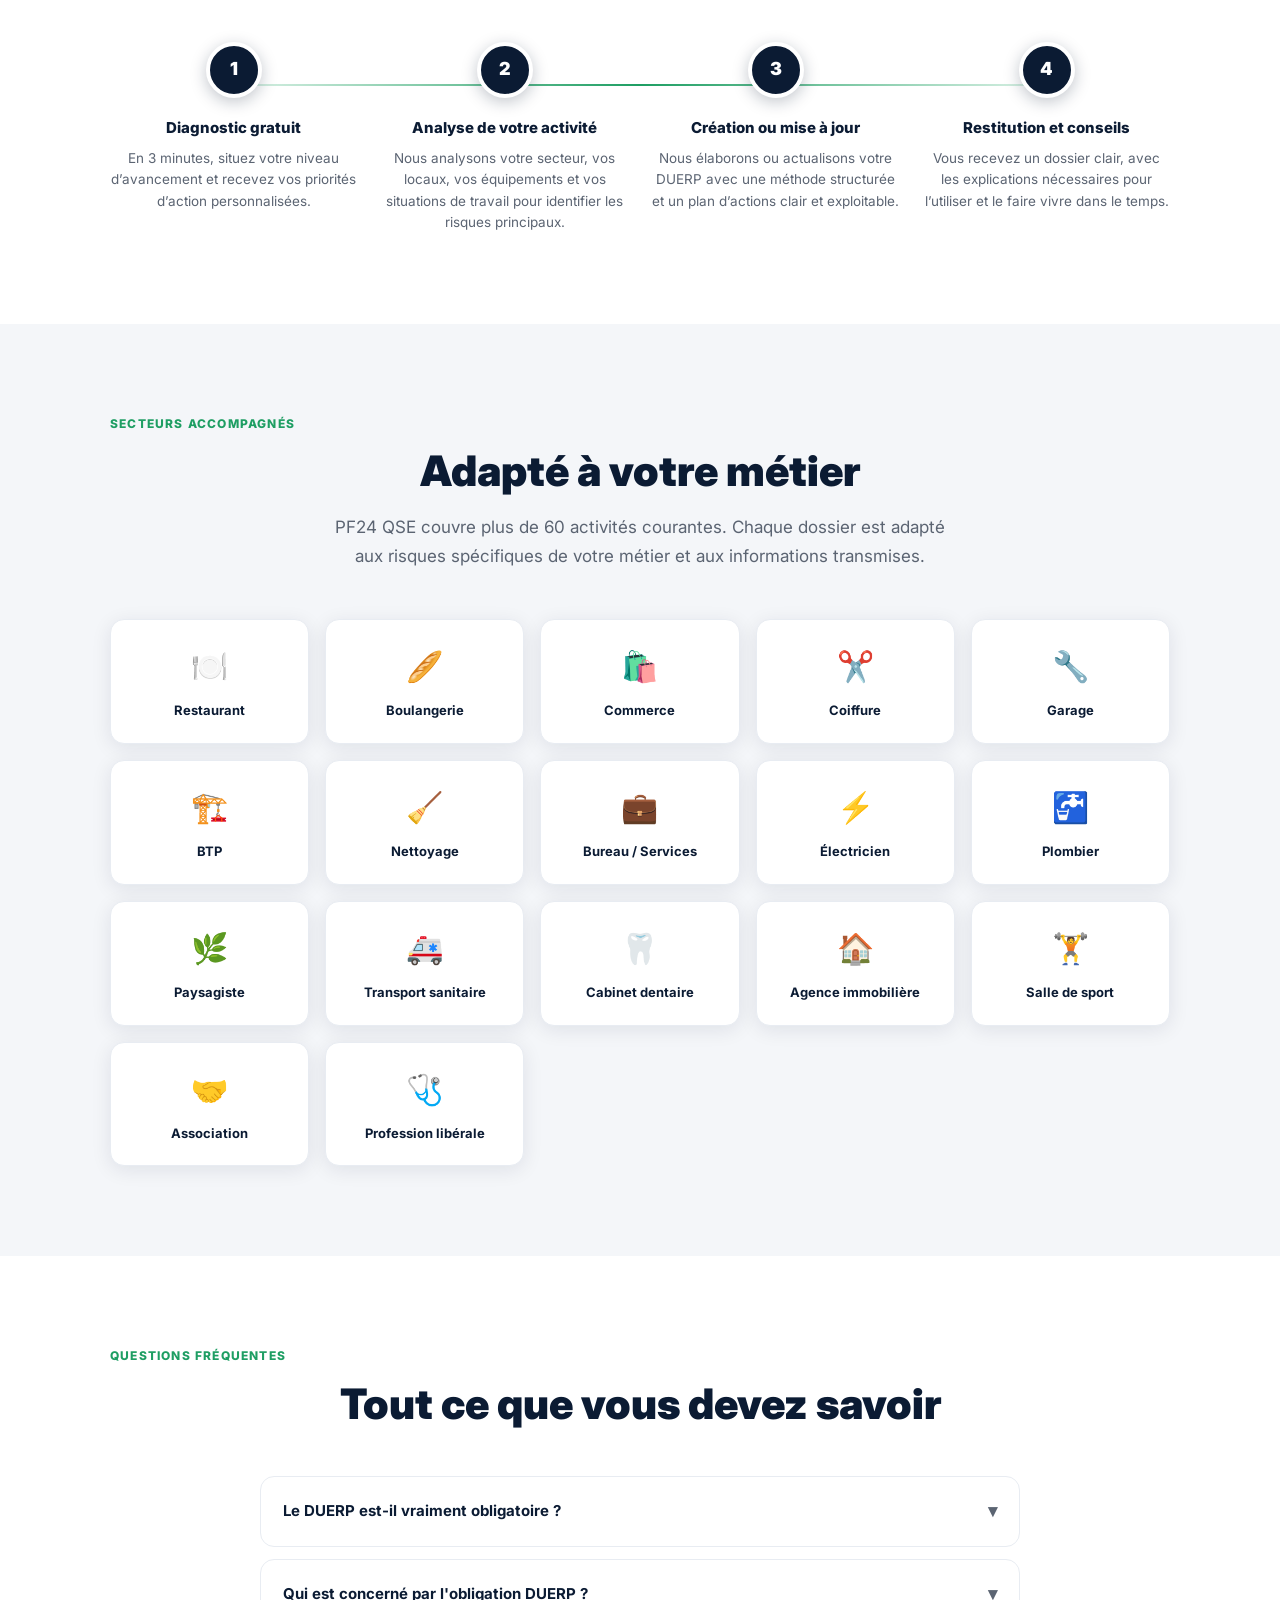
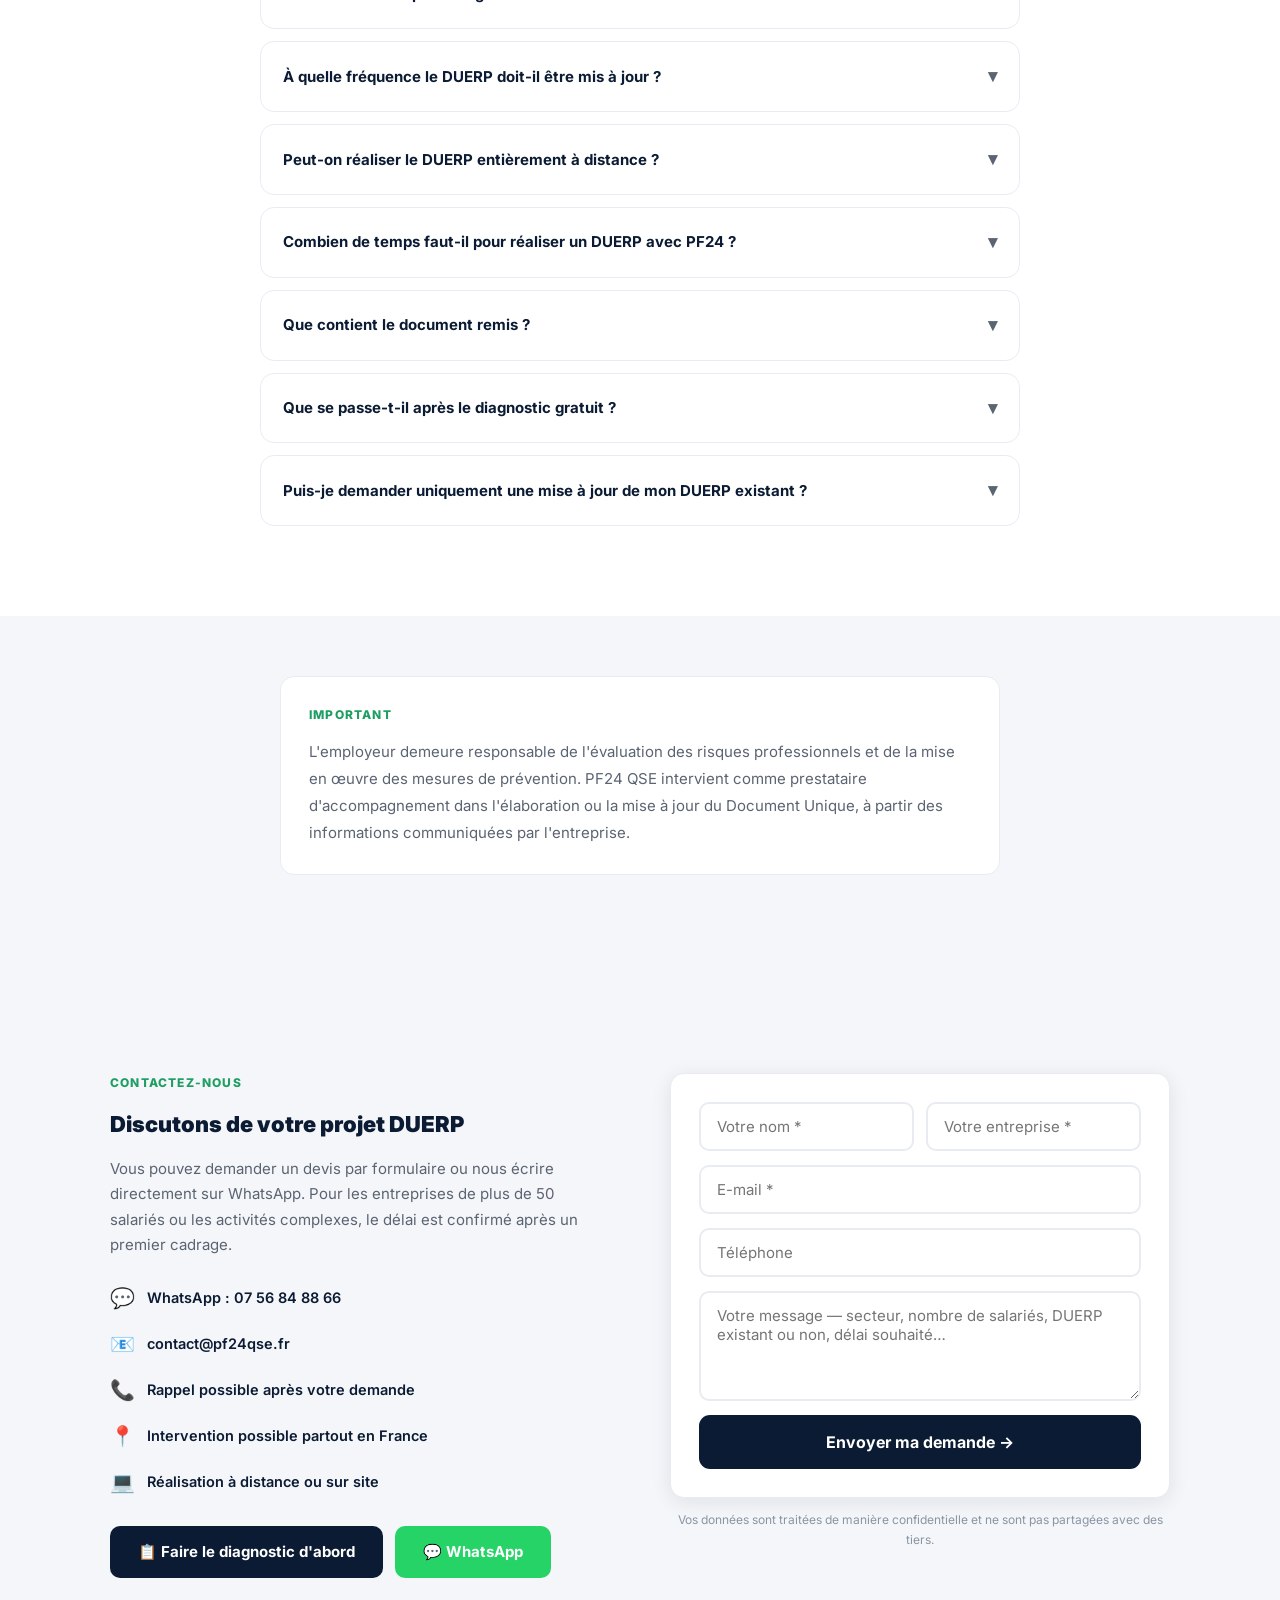
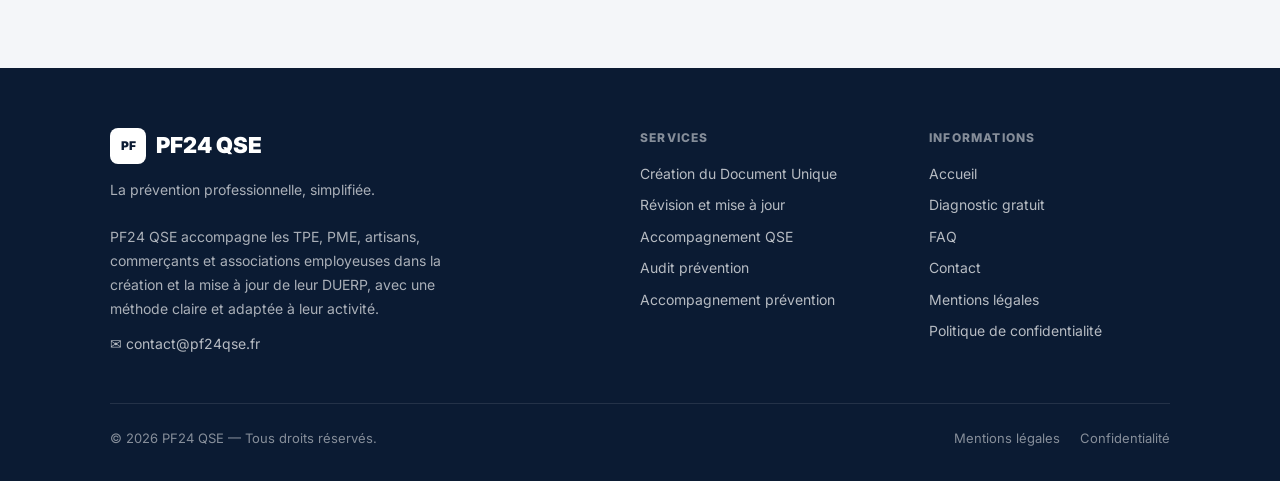
==== commit 9ed3c65e: "Add files via upload" ====
--- a/index.html
+++ b/index.html
@@ -6,8 +6,6 @@
 
   <!-- SEO -->
   <title>PF24 QSE — Création et mise à jour de DUERP pour TPE, PME et artisans</title>
-<link rel="icon" type="image/png" href="favicon.png">
-<link rel="apple-touch-icon" href="pf24-logo.png">
   <meta name="description" content="PF24 QSE accompagne les TPE, PME, artisans, commerçants et associations employeuses dans leur démarche DUERP : évaluation des risques, plan d’actions de prévention et mise à jour du document unique.">
   <meta name="keywords" content="DUERP, document unique, évaluation des risques professionnels, DUERP obligatoire, DUERP TPE, DUERP PME, DUERP artisan, DUERP restaurant, DUERP commerce, mise à jour DUERP, création DUERP, prévention des risques professionnels">
   <!-- Canonical -->
@@ -15,7 +13,6 @@
 
   <!-- Open Graph -->
   <meta property="og:title" content="PF24 QSE — Création et mise à jour de DUERP">
-<meta property="og:image" content="https://pf24qse.fr/pf24-logo.png">
   <meta property="og:description" content="Diagnostic gratuit en 3 minutes. Accompagnement DUERP pour TPE, PME, artisans, commerçants et associations employeuses.">
   <meta property="og:type" content="website">
   <meta property="og:url" content="https://pf24qse.fr/">
@@ -196,8 +193,9 @@
   display: flex; align-items: center; justify-content: space-between;
   max-width: 1100px; margin: 0 auto; padding: 0 20px;
 }
-.nav-logo { display: flex; align-items: center; }
-.nav-mark { height: 46px; width: auto; display: block; }
+.nav-logo {
+  display: flex; align-items: center; gap: 10px; font-weight: 900; font-size: 20px;
+}
 .nav-logo .logo-mark {
   width: 38px; height: 38px; background: var(--navy); border-radius: 9px;
   display: flex; align-items: center; justify-content: center;
@@ -631,7 +629,8 @@
 <nav class="nav" id="nav">
   <div class="nav-inner">
     <a href="#hero" class="nav-logo">
-      <img src="pf24-mark.png" alt="PF24 QSE" class="nav-mark">
+      <div class="logo-mark">PF</div>
+      PF24
     </a>
     <div class="nav-links">
       <a href="#hero">Accueil</a>
@@ -1415,7 +1414,8 @@
     <div class="footer-grid">
       <div>
         <div class="footer-logo">
-          <img src="pf24-mark.png" alt="PF24 QSE" style="height:44px;width:auto;background:#fff;border-radius:8px;padding:4px;">
+          <div class="logo-mark" style="width:36px;height:36px;border-radius:8px;display:flex;align-items:center;justify-content:center;font-size:12px;font-weight:900;background:#fff;color:#0B1B33;">PF</div>
+          PF24 QSE
         </div>
         <p class="footer-desc">La prévention professionnelle, simplifiée.<br><br>PF24 QSE accompagne les TPE, PME, artisans, commerçants et associations employeuses dans la création et la mise à jour de leur DUERP, avec une méthode claire et adaptée à leur activité.</p>
         <a href="mailto:contact@pf24qse.fr" style="color:rgba(255,255,255,.7);font-size:14px;margin-top:12px;display:block;">✉ contact@pf24qse.fr</a>
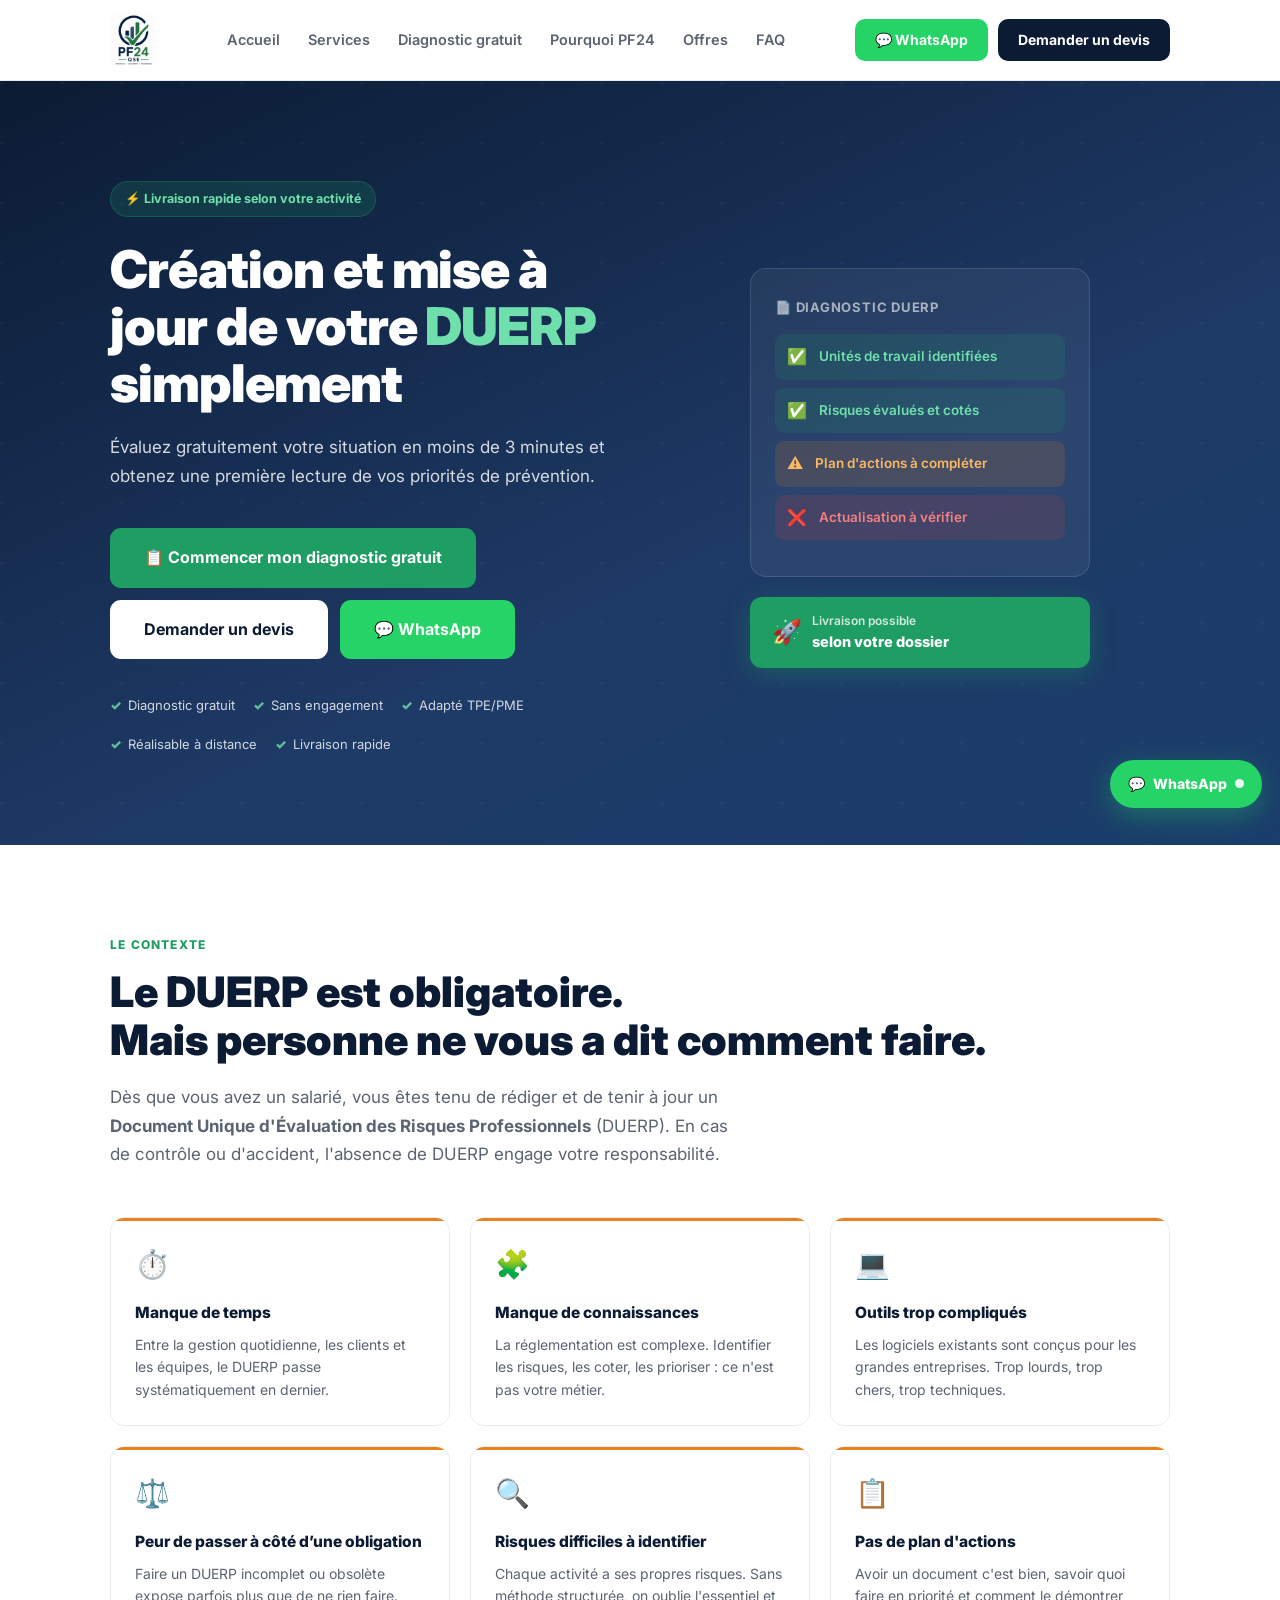
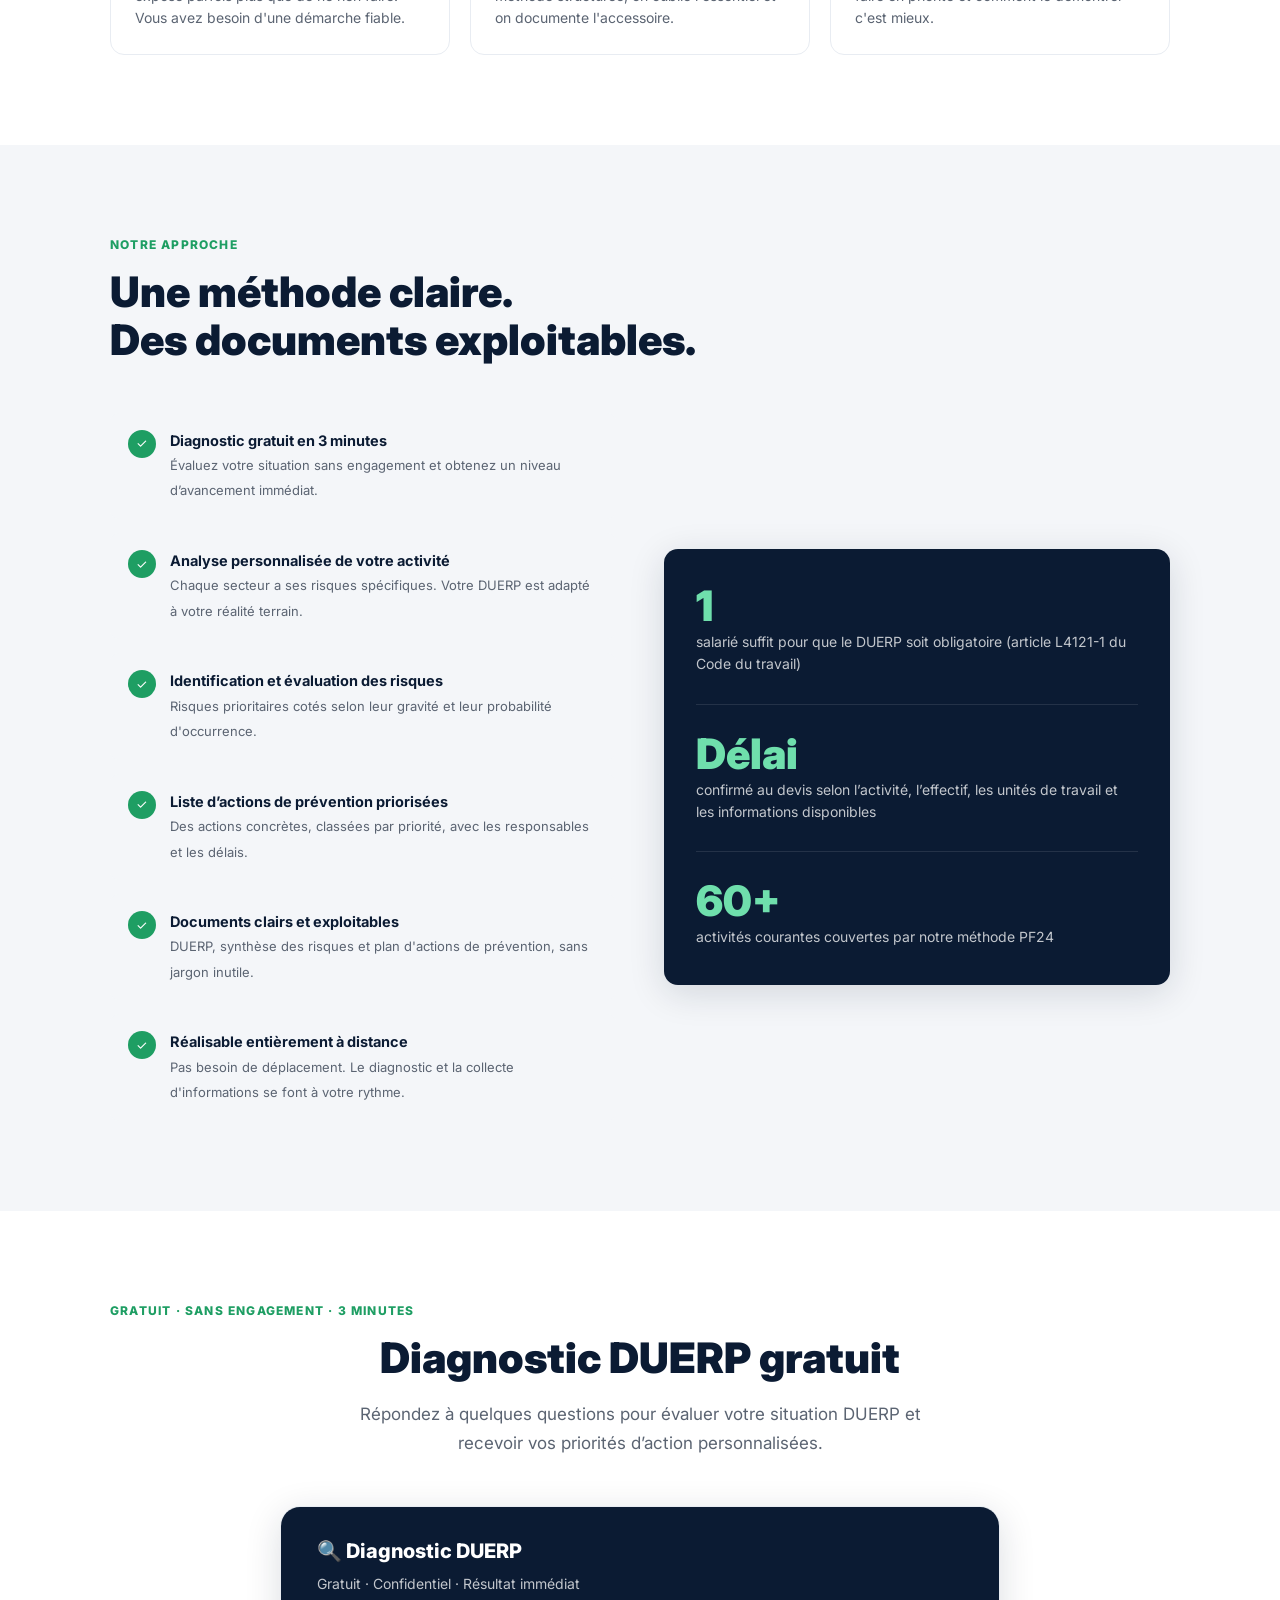
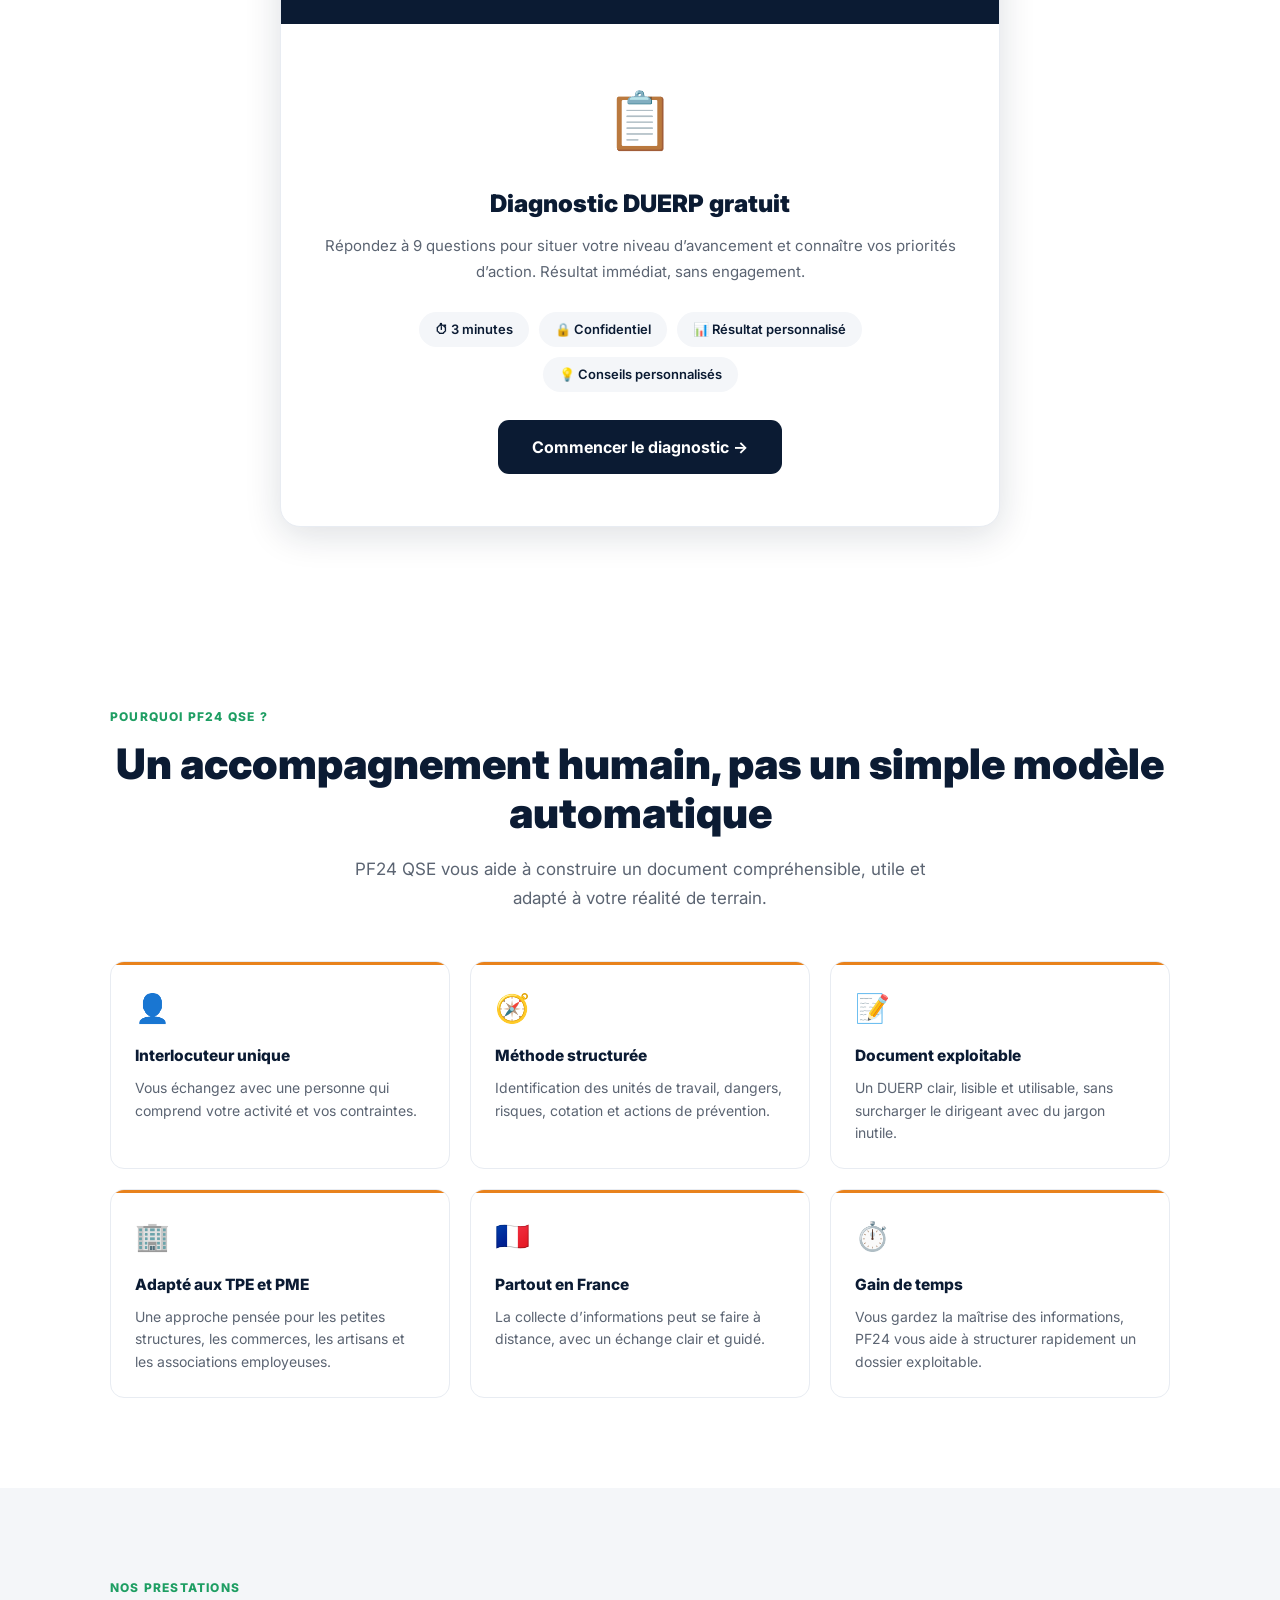
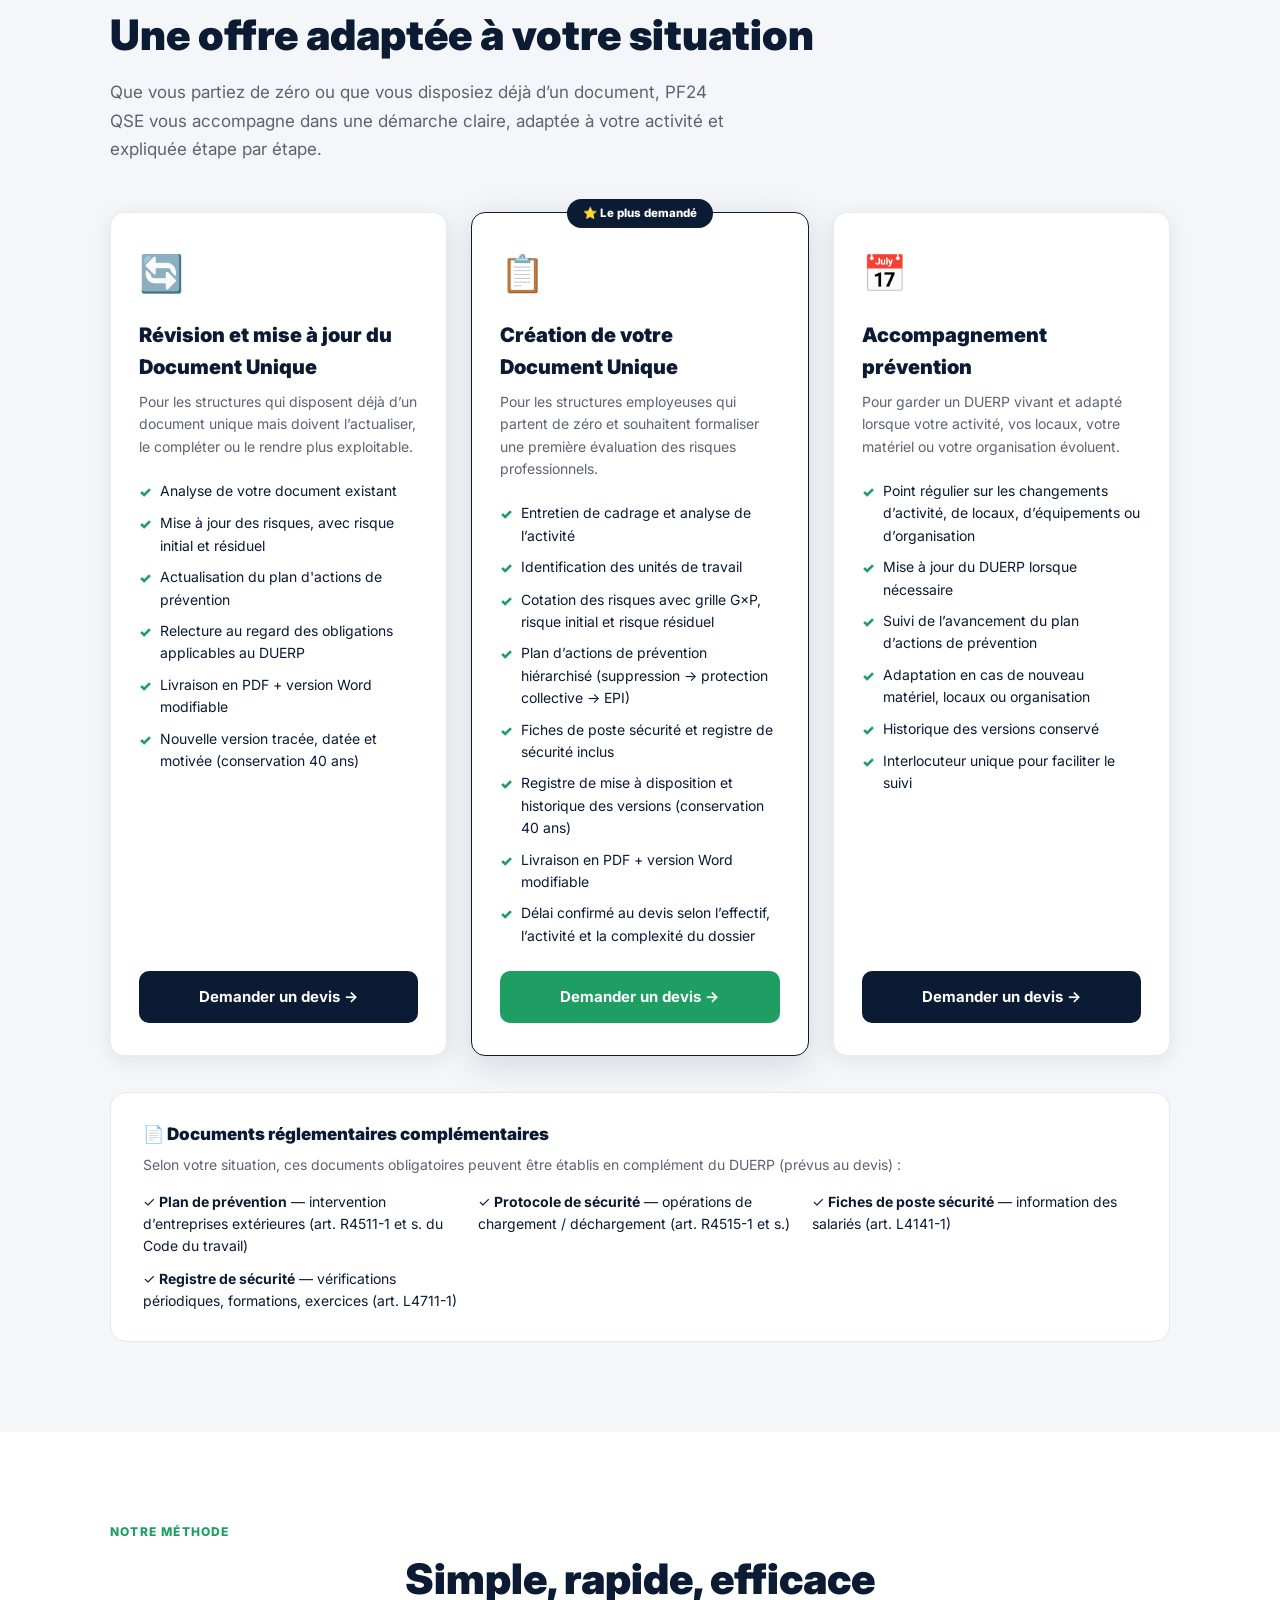
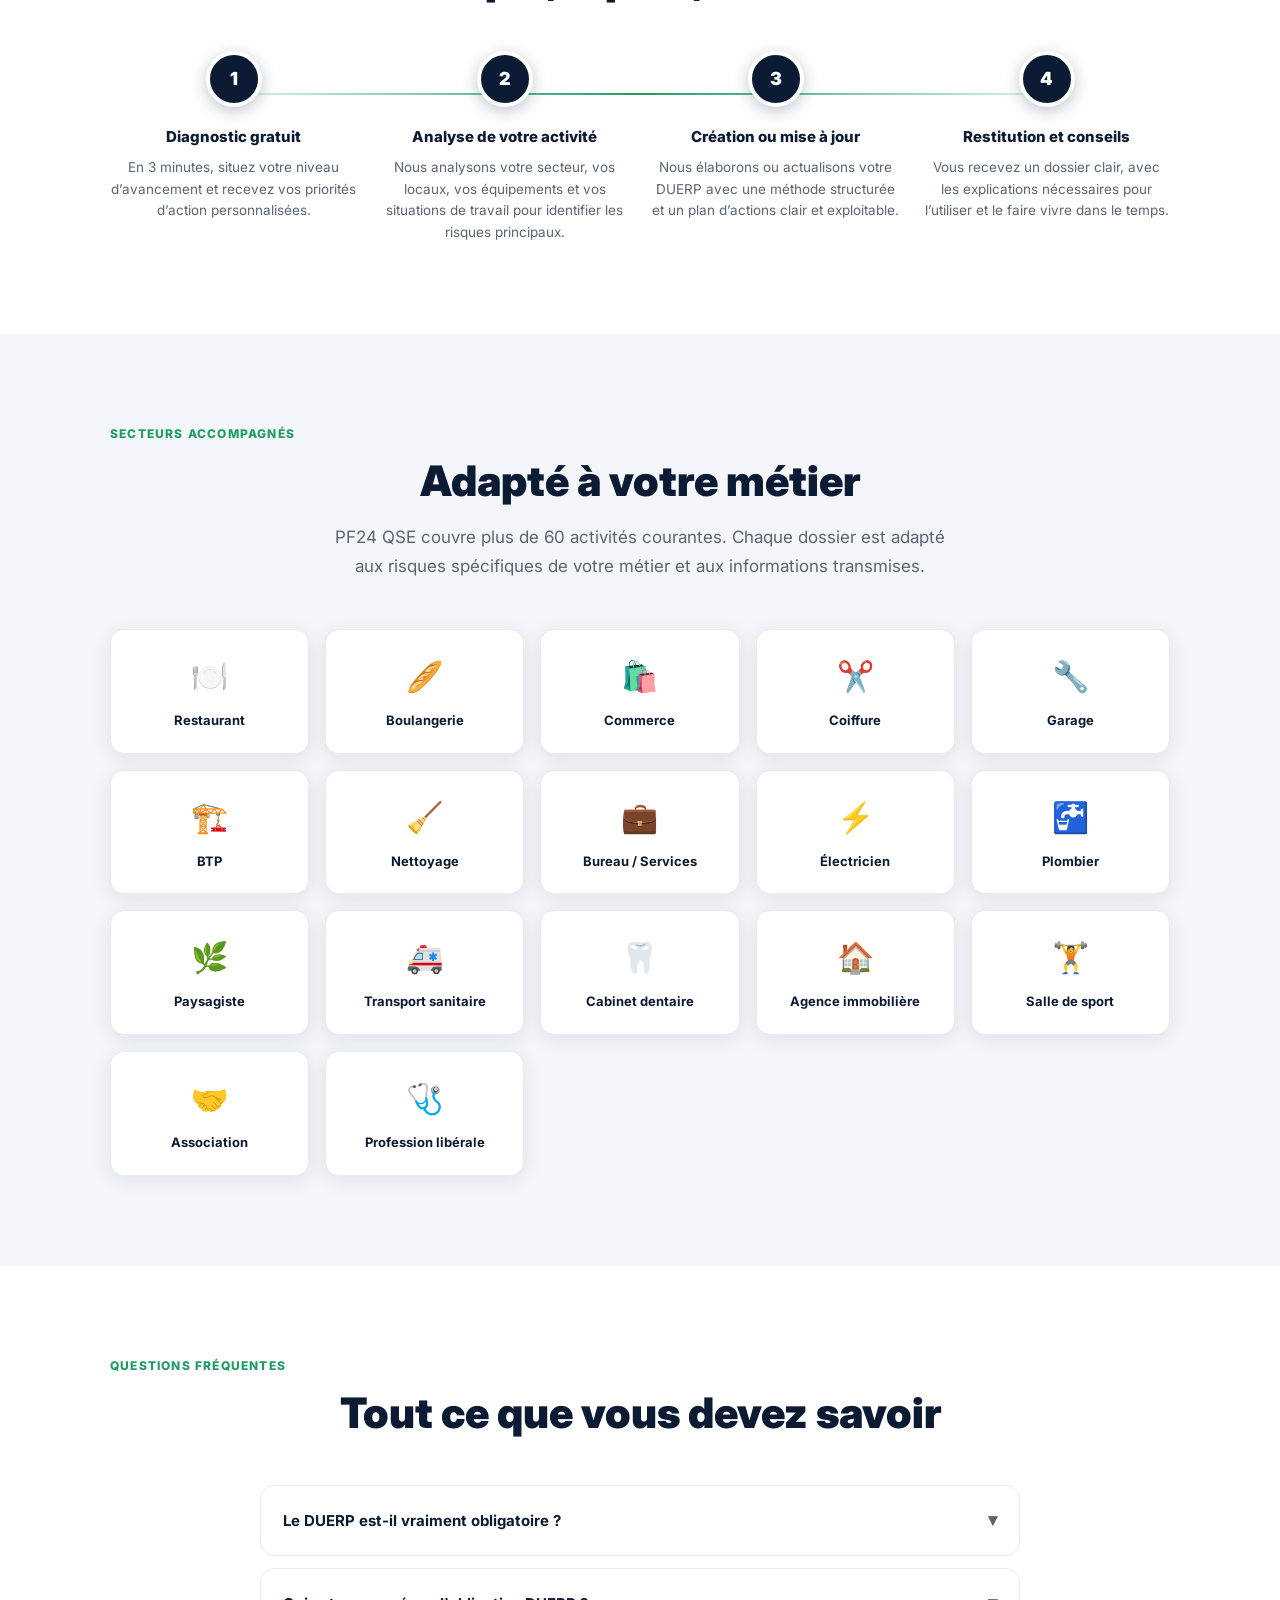
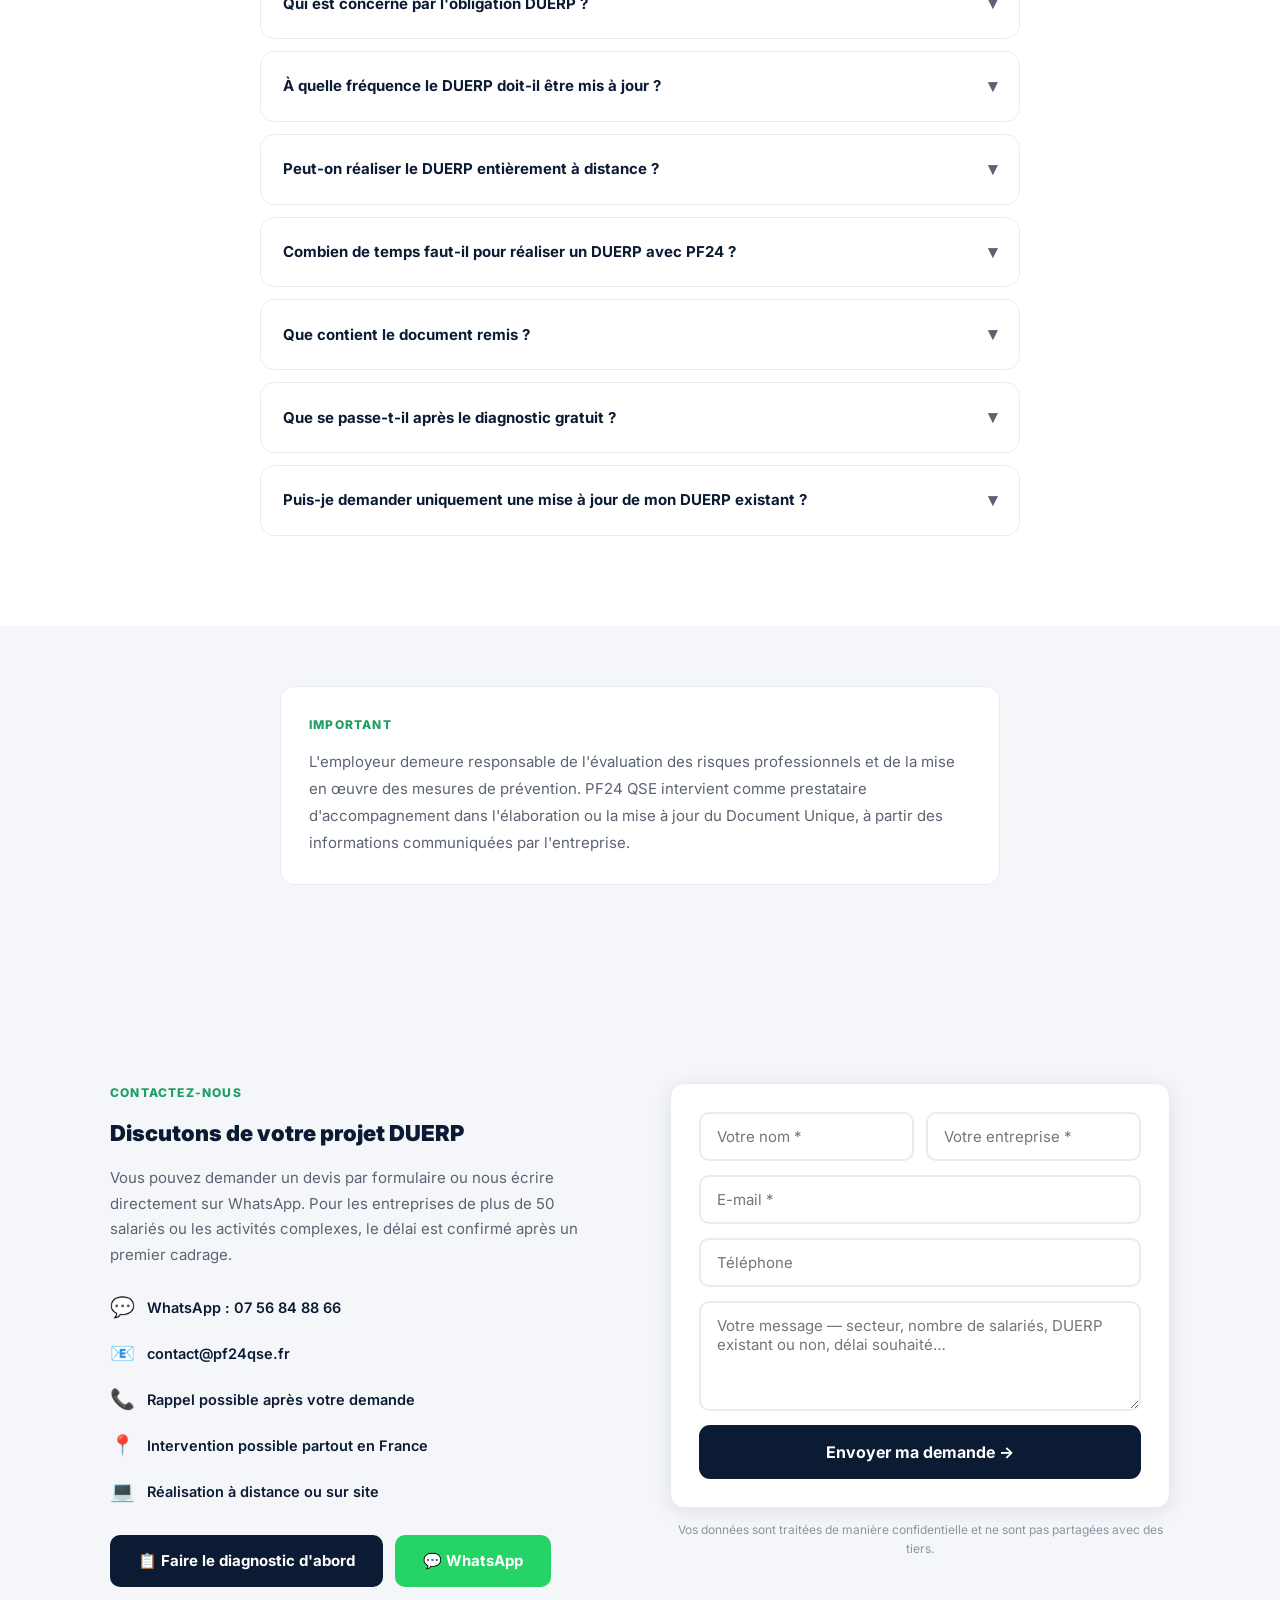
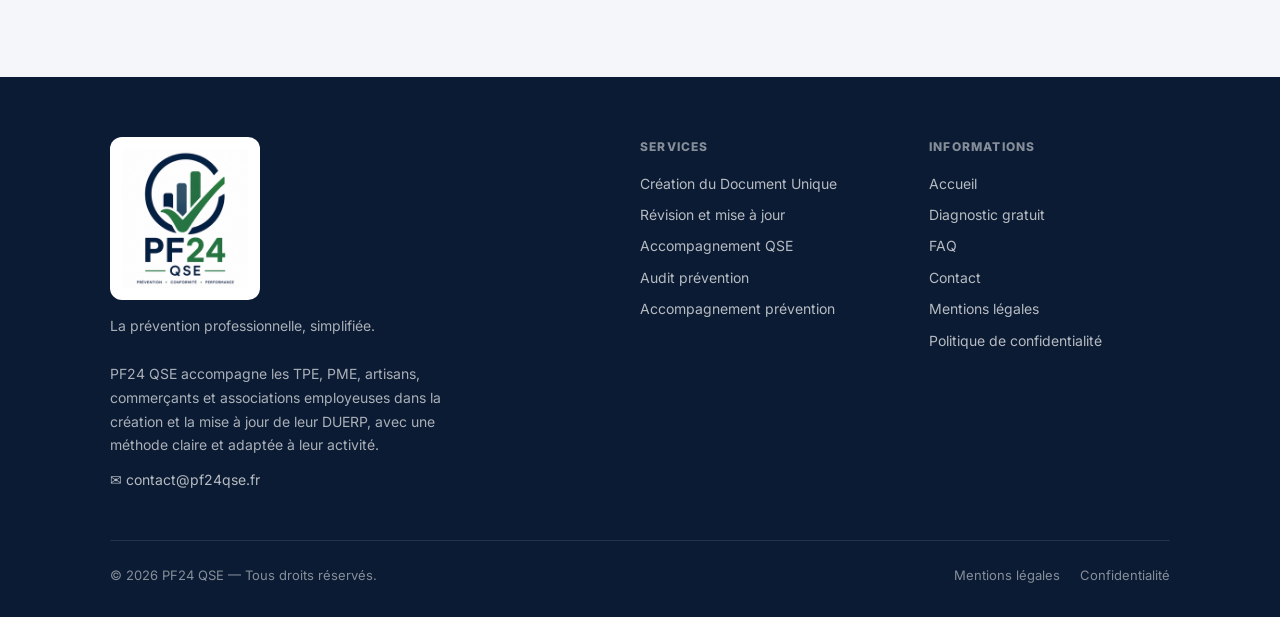
==== commit 214f2f70: "Add files via upload" ====
--- a/index.html
+++ b/index.html
@@ -6,6 +6,8 @@
 
   <!-- SEO -->
   <title>PF24 QSE — Création et mise à jour de DUERP pour TPE, PME et artisans</title>
+<link rel="icon" type="image/png" href="favicon.png">
+<link rel="apple-touch-icon" href="pf24-icon.png">
   <meta name="description" content="PF24 QSE accompagne les TPE, PME, artisans, commerçants et associations employeuses dans leur démarche DUERP : évaluation des risques, plan d’actions de prévention et mise à jour du document unique.">
   <meta name="keywords" content="DUERP, document unique, évaluation des risques professionnels, DUERP obligatoire, DUERP TPE, DUERP PME, DUERP artisan, DUERP restaurant, DUERP commerce, mise à jour DUERP, création DUERP, prévention des risques professionnels">
   <!-- Canonical -->
@@ -13,6 +15,7 @@
 
   <!-- Open Graph -->
   <meta property="og:title" content="PF24 QSE — Création et mise à jour de DUERP">
+<meta property="og:image" content="https://pf24qse.fr/pf24-full.png">
   <meta property="og:description" content="Diagnostic gratuit en 3 minutes. Accompagnement DUERP pour TPE, PME, artisans, commerçants et associations employeuses.">
   <meta property="og:type" content="website">
   <meta property="og:url" content="https://pf24qse.fr/">
@@ -193,9 +196,8 @@
   display: flex; align-items: center; justify-content: space-between;
   max-width: 1100px; margin: 0 auto; padding: 0 20px;
 }
-.nav-logo {
-  display: flex; align-items: center; gap: 10px; font-weight: 900; font-size: 20px;
-}
+.nav-logo { display: flex; align-items: center; }
+.nav-mark { height: 52px; width: auto; display: block; }
 .nav-logo .logo-mark {
   width: 38px; height: 38px; background: var(--navy); border-radius: 9px;
   display: flex; align-items: center; justify-content: center;
@@ -608,7 +610,9 @@
   .diag-header, .diag-progress { padding-left: 20px; padding-right: 20px; }
   .form-row { grid-template-columns: 1fr; }
   .nav-links { display: none; }
+  .nav-cta { display: none; }
   .nav-hamburger { display: block; }
+  .nav-mark { height: 54px; }
   .sticky-bar { display: flex; }
   body { padding-bottom: 70px; }
 }
@@ -618,6 +622,16 @@
   .secteurs-grid { grid-template-columns: repeat(2, 1fr); }
   .methode-steps { grid-template-columns: 1fr; }
 }
+
+/* ===== SYSTÈME LOGO PF24 (jamais rogné, jamais déformé) ===== */
+.logo-img{display:block;max-width:100%;height:auto;object-fit:contain;}
+.brand-logo-full{display:block;max-width:170px;max-height:52px;height:auto;object-fit:contain;}
+.brand-logo-icon{display:none;width:48px;height:48px;object-fit:contain;flex-shrink:0;}
+@media (max-width:480px){
+  .brand-logo-full{display:none;}
+  .brand-logo-icon{display:block;width:48px;height:48px;object-fit:contain;flex-shrink:0;}
+}
+
 </style>
 </head>
 
@@ -629,8 +643,7 @@
 <nav class="nav" id="nav">
   <div class="nav-inner">
     <a href="#hero" class="nav-logo">
-      <div class="logo-mark">PF</div>
-      PF24
+      <img src="pf24-full.png" alt="PF24 QSE" class="brand-logo-full logo-img"><img src="pf24-icon.png" alt="PF24 QSE" class="brand-logo-icon logo-img">
     </a>
     <div class="nav-links">
       <a href="#hero">Accueil</a>
@@ -1414,8 +1427,7 @@
     <div class="footer-grid">
       <div>
         <div class="footer-logo">
-          <div class="logo-mark" style="width:36px;height:36px;border-radius:8px;display:flex;align-items:center;justify-content:center;font-size:12px;font-weight:900;background:#fff;color:#0B1B33;">PF</div>
-          PF24 QSE
+          <img src="pf24-full.png" alt="PF24 QSE" class="logo-img" style="max-width:150px;height:auto;background:#fff;border-radius:12px;padding:12px;">
         </div>
         <p class="footer-desc">La prévention professionnelle, simplifiée.<br><br>PF24 QSE accompagne les TPE, PME, artisans, commerçants et associations employeuses dans la création et la mise à jour de leur DUERP, avec une méthode claire et adaptée à leur activité.</p>
         <a href="mailto:contact@pf24qse.fr" style="color:rgba(255,255,255,.7);font-size:14px;margin-top:12px;display:block;">✉ contact@pf24qse.fr</a>
